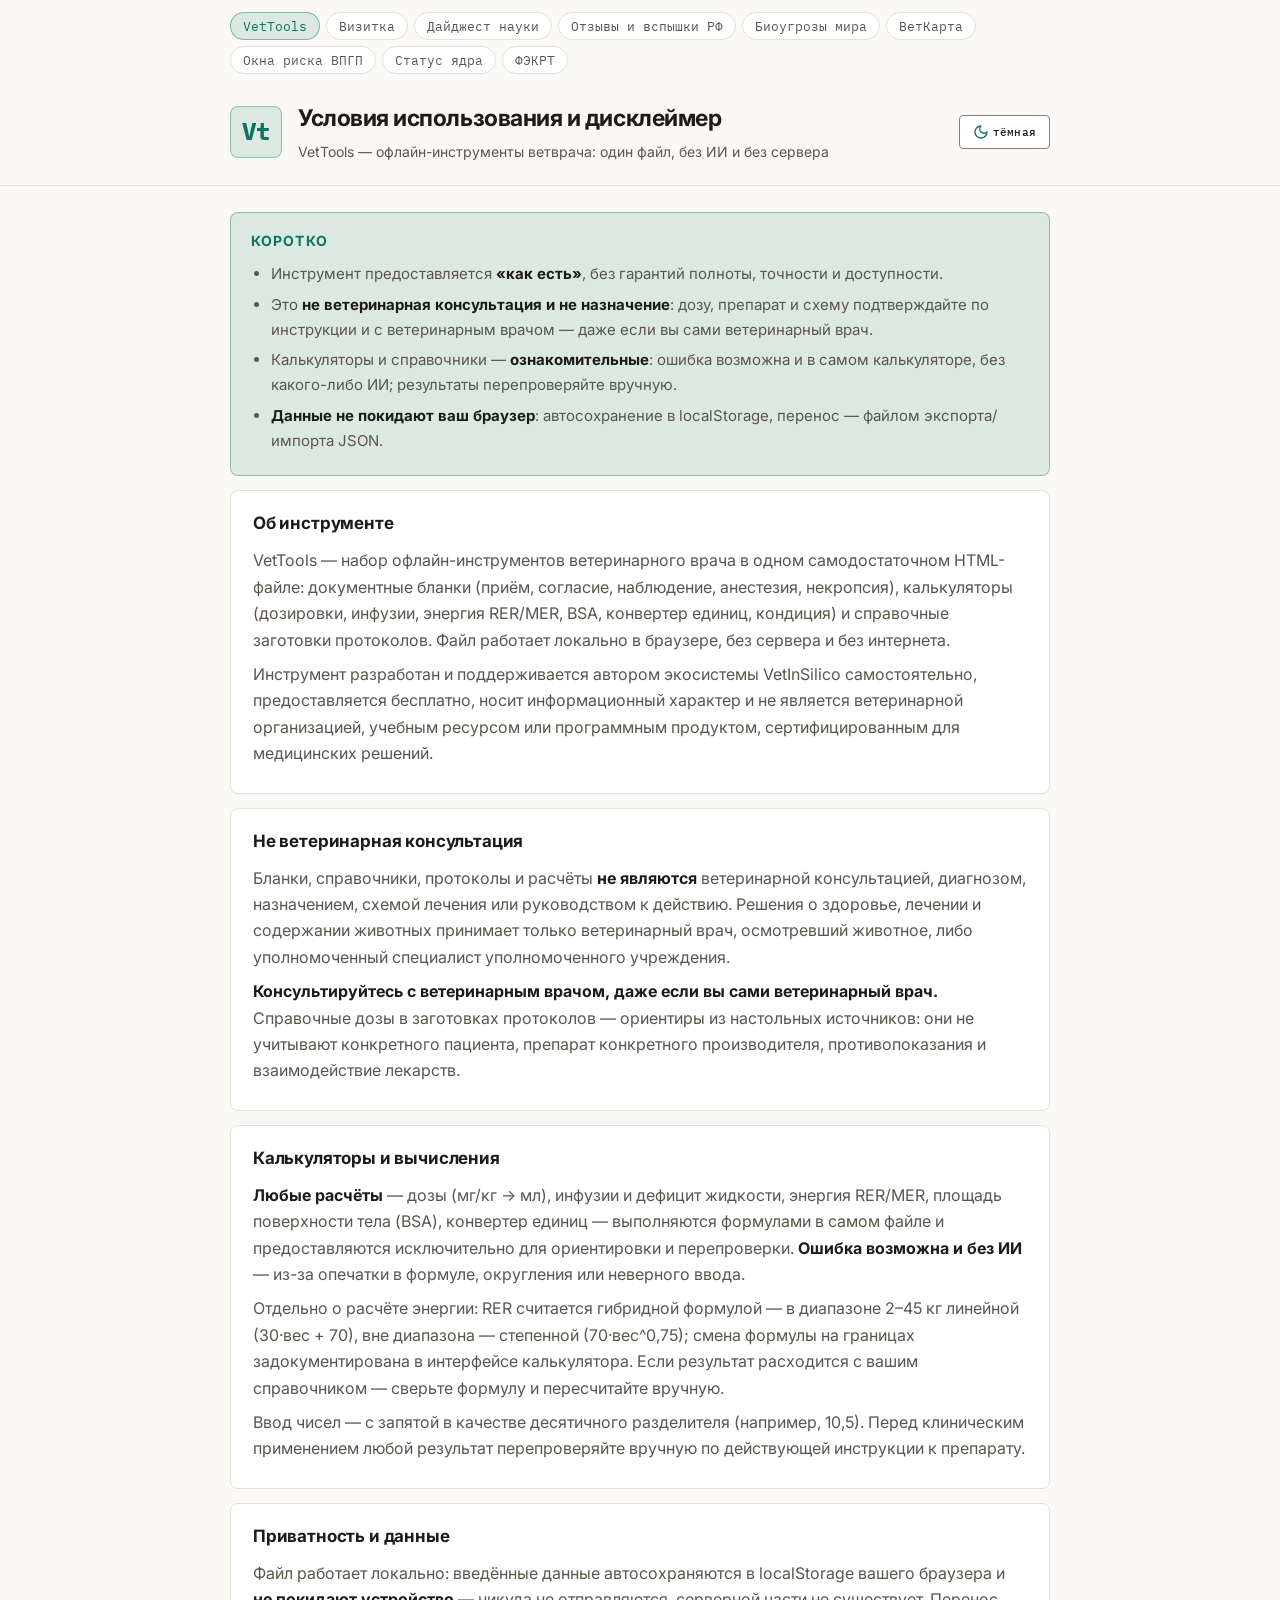
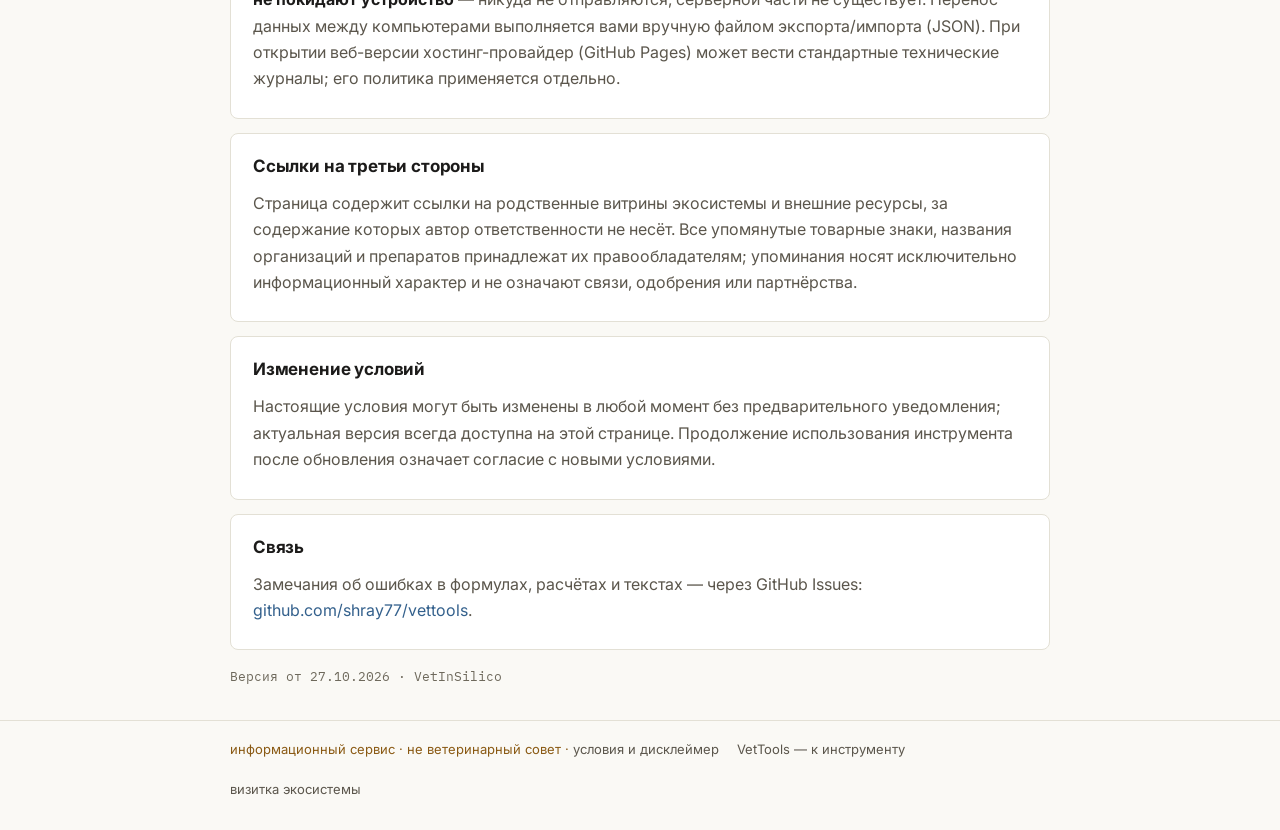
==== terms.html @ bf39821f "Task 183: фикс-волна аудита 183-b — тёмный containment формуляра «бумага на вечернем столе» (рамка с" ====
<!doctype html>
<html lang="ru" data-theme="light">
<head>
<meta charset="utf-8">
<meta name="viewport" content="width=device-width, initial-scale=1">
<meta name="color-scheme" content="light">
<title>Условия использования и дисклеймер — VetTools</title>
<meta name="description" content="VetTools — офлайн-инструменты ветврача: как есть, не ветеринарная консультация, калькуляторы и дозировки ознакомительные, данные не покидают браузер.">
<meta property="og:title" content="Условия использования и дисклеймер — VetTools">
<meta property="og:description" content="Инструмент «как есть», не ветеринарный совет; результаты вычислений перепроверяйте вручную.">
<meta property="og:type" content="website">
<meta property="og:url" content="https://shray77.github.io/vettools/terms.html">
<meta name="twitter:card" content="summary">
<link rel="canonical" href="https://shray77.github.io/vettools/terms.html">
<link rel="icon" href="data:image/svg+xml,<svg xmlns='http://www.w3.org/2000/svg' viewBox='0 0 100 100'><text y='.9em' font-size='90'>🐾</text></svg>">
<link rel="stylesheet" href="./vet-ds.css">
<link rel="preconnect" href="https://fonts.googleapis.com">
<link rel="preconnect" href="https://fonts.gstatic.com" crossorigin>
<link href="https://fonts.googleapis.com/css2?family=Inter:wght@400;500;600;700;800&family=IBM+Plex+Mono:wght@400;500&display=swap" rel="stylesheet">
<script>(function(){try{if(localStorage.getItem("vetds-theme")==="dark")document.documentElement.setAttribute("data-theme","dark")}catch(e){}})()</script>
<style>
    /* Ядро — vet-ds (./vet-ds.css). Ниже — локальные алиасы и характер витрины
       (акцент vettools), значения токенов не дублируются. */
  :root {
    --ds-accent: #0D745F; --ds-accent-strong: #0B5D4E; --ds-accent-ink: #F0FDF9;
    --bg: var(--ds-bg);
    --surface: var(--ds-surface);
    --surface2: var(--ds-surface2);
    --border: var(--ds-border);
    --text: var(--ds-text);
    --muted: var(--ds-muted);
    --faint: var(--ds-faint);
    --accent: var(--ds-accent);
    --blue: var(--ds-blue);
    --warn: var(--ds-amber);
    --err: var(--ds-red);
    --mono: var(--ds-font-mono);
    --accent-dim: color-mix(in srgb, var(--accent) 12%, transparent);
  }
  [data-theme="dark"] {
    --ds-accent: #34D399; --ds-accent-strong: #6EE7B7; --ds-accent-ink: #06251B;
  }
  * { box-sizing: border-box; }
  html { scroll-behavior: smooth; }
  :focus-visible { outline: 2px solid var(--accent); outline-offset: 2px; }
  body { background: var(--bg); color: var(--text); font: 16px/1.65 var(--ds-font-sans); margin: 0; }
  .hub { display: flex; gap: 6px; flex-wrap: wrap; font: 12.5px var(--mono); max-width: 860px; margin: 0 auto; padding: 12px 20px 0; }
  .hub a { color: var(--muted); text-decoration: none; border: 1px solid var(--border); background: var(--surface); border-radius: 999px; padding: 5px 12px; }
  .hub a:hover { color: var(--text); border-color: var(--ds-border-strong); }
  .hub a.on { color: var(--accent); border-color: color-mix(in srgb, var(--accent) 45%, transparent); background: var(--accent-dim); }
  header.top .wrap { display: flex; align-items: center; justify-content: space-between; gap: 16px; flex-wrap: wrap; }
  header.top { border-bottom: 1px solid var(--border); padding: 26px 0 22px; }
  .theme-pill { min-height: 34px; padding: 0 13px; font: 500 12px var(--ds-font-mono, var(--mono, monospace)); }
  .theme-pill svg { color: var(--accent); }
  .wrap { max-width: 860px; margin: 0 auto; padding: 0 20px; }
  .brand { display: flex; align-items: center; gap: 16px; }
  .logo { width: 52px; height: 52px; border-radius: var(--ds-radius); background: var(--accent-dim); border: 1px solid color-mix(in srgb, var(--accent) 35%, transparent); display: grid; place-items: center; font-size: 24px; flex: none; color: var(--accent); font-family: var(--mono); font-weight: 700; }
  h1 { font-size: 23px; margin: 0; letter-spacing: -.02em; }
  .brand p { margin: 2px 0 0; color: var(--muted); font-size: 14px; }
  .tldr { background: var(--accent-dim); border: 1px solid color-mix(in srgb, var(--accent) 35%, transparent); border-radius: var(--ds-radius); padding: 16px 20px; margin: 26px 0 8px; }
  .tldr h2 { margin: 0 0 10px; font-size: 14px; text-transform: uppercase; letter-spacing: .08em; color: var(--accent); }
  .tldr ul { margin: 0; padding-left: 20px; }
  .tldr li { margin: 6px 0; font-size: 15px; }
  article section { background: var(--surface); border: 1px solid var(--border); border-radius: var(--ds-radius); padding: 18px 22px; margin: 14px 0; }
  article h2 { font-size: 17px; margin: 0 0 10px; letter-spacing: -.01em; }
  article p { margin: 8px 0; color: var(--muted); }
  article p b, article li b { color: var(--text); }
  article ul { margin: 8px 0; padding-left: 20px; color: var(--muted); }
  article li { margin: 5px 0; }
  a { color: var(--blue); text-decoration: none; }
  a:hover { text-decoration: underline; }
  .upd { color: var(--faint); font: 12.5px var(--mono); margin-top: 18px; }
  footer { border-top: 1px solid var(--border); margin-top: 36px; padding: 18px 0 30px; }
  .foot { display: flex; gap: 18px; flex-wrap: wrap; font-size: 13px; color: var(--faint); }
  .foot a { color: var(--muted); text-decoration: none; }
  .foot a:hover { color: var(--accent); }
  .foot .legal { color: var(--warn); }
</style>
</head>
<body>
<nav class="hub" aria-label="Экосистема">
  <a href="./index.html" class="on">VetTools</a>
  <a href="https://shray77.github.io/">Визитка</a>
  <a href="https://shray77.github.io/vetdigest-site/">Дайджест науки</a>
  <a href="https://shray77.github.io/vetrecall-site/">Отзывы и вспышки РФ</a>
  <a href="https://shray77.github.io/biothreat-site/">Биоугрозы мира</a>
  <a href="https://shray77.github.io/vet-heatmap/">ВетКарта</a>
  <a href="https://shray77.github.io/vetflu-site/">Окна риска ВПГП</a>
  <a href="https://shray77.github.io/rss-core-site/">Статус ядра</a>
  <a href="https://shray77.github.io/vetfecrt-site/">ФЭКРТ</a>
</nav>
<header class="top">
  <div class="wrap">
    <div class="brand">
      <div class="logo">Vt</div>
      <div>
        <h1>Условия использования и дисклеймер</h1>
        <p>VetTools — офлайн-инструменты ветврача: один файл, без ИИ и без сервера</p>
      </div>
    </div>
    <button class="ds-btn ds-btn--sm ds-theme-toggle ds-theme-toggle--labeled theme-pill" id="themeToggle" aria-label="Переключить тему" title="Переключить тему">
        <svg class="ds-theme-toggle__sun" viewBox="0 0 24 24" width="16" height="16" fill="none" stroke="currentColor" stroke-width="2" stroke-linecap="round" aria-hidden="true"><circle cx="12" cy="12" r="4"/><path d="M12 2v2m0 16v2M4.9 4.9l1.4 1.4m11.4 11.4 1.4 1.4M2 12h2m16 0h2M4.9 19.1l1.4-1.4m11.4-11.4 1.4-1.4"/></svg>
        <svg class="ds-theme-toggle__moon" viewBox="0 0 24 24" width="16" height="16" fill="none" stroke="currentColor" stroke-width="2" stroke-linecap="round" stroke-linejoin="round" aria-hidden="true"><path d="M12 3a6 6 0 0 0 9 9 9 9 0 1 1-9-9Z"/></svg>
        <span class="ds-theme-toggle__label" aria-hidden="true"></span>
      </button>
  </div>
</header>

<main class="wrap">
<article>
  <div class="tldr">
    <h2>Коротко</h2>
    <ul>
      <li>Инструмент предоставляется <b>«как есть»</b>, без гарантий полноты, точности и доступности.</li>
      <li>Это <b>не ветеринарная консультация и не назначение</b>: дозу, препарат и схему подтверждайте по инструкции и с ветеринарным врачом — даже если вы сами ветеринарный врач.</li>
      <li>Калькуляторы и справочники — <b>ознакомительные</b>: ошибка возможна и в самом калькуляторе, без какого-либо ИИ; результаты перепроверяйте вручную.</li>
      <li><b>Данные не покидают ваш браузер</b>: автосохранение в localStorage, перенос — файлом экспорта/импорта JSON.</li>
    </ul>
  </div>

  <section id="about">
    <h2>Об инструменте</h2>
    <p>VetTools — набор офлайн-инструментов ветеринарного врача в одном самодостаточном HTML-файле: документные бланки (приём, согласие, наблюдение, анестезия, некропсия), калькуляторы (дозировки, инфузии, энергия RER/MER, BSA, конвертер единиц, кондиция) и справочные заготовки протоколов. Файл работает локально в браузере, без сервера и без интернета.</p>
    <p>Инструмент разработан и поддерживается автором экосистемы VetInSilico самостоятельно, предоставляется бесплатно, носит информационный характер и не является ветеринарной организацией, учебным ресурсом или программным продуктом, сертифицированным для медицинских решений.</p>
  </section>

  <section id="advice">
    <h2>Не ветеринарная консультация</h2>
    <p>Бланки, справочники, протоколы и расчёты <b>не являются</b> ветеринарной консультацией, диагнозом, назначением, схемой лечения или руководством к действию. Решения о здоровье, лечении и содержании животных принимает только ветеринарный врач, осмотревший животное, либо уполномоченный специалист уполномоченного учреждения.</p>
    <p><b>Консультируйтесь с ветеринарным врачом, даже если вы сами ветеринарный врач.</b> Справочные дозы в заготовках протоколов — ориентиры из настольных источников: они не учитывают конкретного пациента, препарат конкретного производителя, противопоказания и взаимодействие лекарств.</p>
  </section>

  <section id="calc">
    <h2>Калькуляторы и вычисления</h2>
    <p><b>Любые расчёты</b> — дозы (мг/кг → мл), инфузии и дефицит жидкости, энергия RER/MER, площадь поверхности тела (BSA), конвертер единиц — выполняются формулами в самом файле и предоставляются исключительно для ориентировки и перепроверки. <b>Ошибка возможна и без ИИ</b> — из-за опечатки в формуле, округления или неверного ввода.</p>
    <p>Отдельно о расчёте энергии: RER считается гибридной формулой — в диапазоне 2–45 кг линейной (30·вес + 70), вне диапазона — степенной (70·вес^0,75); смена формулы на границах задокументирована в интерфейсе калькулятора. Если результат расходится с вашим справочником — сверьте формулу и пересчитайте вручную.</p>
    <p>Ввод чисел — с запятой в качестве десятичного разделителя (например, 10,5). Перед клиническим применением любой результат перепроверяйте вручную по действующей инструкции к препарату.</p>
  </section>

  <section id="privacy">
    <h2>Приватность и данные</h2>
    <p>Файл работает локально: введённые данные автосохраняются в localStorage вашего браузера и <b>не покидают устройство</b> — никуда не отправляются, серверной части не существует. Перенос данных между компьютерами выполняется вами вручную файлом экспорта/импорта (JSON). При открытии веб-версии хостинг-провайдер (GitHub Pages) может вести стандартные технические журналы; его политика применяется отдельно.</p>
  </section>

  <section id="third">
    <h2>Ссылки на третьи стороны</h2>
    <p>Страница содержит ссылки на родственные витрины экосистемы и внешние ресурсы, за содержание которых автор ответственности не несёт. Все упомянутые товарные знаки, названия организаций и препаратов принадлежат их правообладателям; упоминания носят исключительно информационный характер и не означают связи, одобрения или партнёрства.</p>
  </section>

  <section id="changes">
    <h2>Изменение условий</h2>
    <p>Настоящие условия могут быть изменены в любой момент без предварительного уведомления; актуальная версия всегда доступна на этой странице. Продолжение использования инструмента после обновления означает согласие с новыми условиями.</p>
  </section>

  <section id="contact">
    <h2>Связь</h2>
    <p>Замечания об ошибках в формулах, расчётах и текстах — через GitHub Issues: <a href="https://github.com/shray77/vettools/issues">github.com/shray77/vettools</a>.</p>
  </section>
</article>
<p class="upd">Версия от 27.10.2026 · VetInSilico</p>
</main>

<footer>
  <div class="wrap foot">
    <span class="legal">информационный сервис · не ветеринарный совет · <a href="./terms.html">условия и дисклеймер</a></span>
    <a href="./index.html">VetTools — к инструменту</a>
    <a href="https://shray77.github.io/">визитка экосистемы</a>
  </div>
</footer>
<script>
(function(){
  var root = document.documentElement, key = "vetds-theme";
  var btn = document.getElementById("themeToggle");
  if (btn) btn.addEventListener("click", function(){
    var dark = root.getAttribute("data-theme") === "dark";
    if (dark) root.setAttribute("data-theme", "light"); else root.setAttribute("data-theme", "dark");
    try { localStorage.setItem(key, dark ? "" : "dark"); } catch (e) {}
  });
})();
</script>
</body>
</html>
---- vet-ds.css ----
/* ==========================================================================
   vet-ds v2.3 «Научная периодика» — дизайн-система ветеринарной экосистемы
   --------------------------------------------------------------------------
   v2.1:  редакционный слой — .ds-rule-double, .ds-dropcap, .ds-spark,
          .ds-overline--rule, .ds-masthead-meta, .ds-theme-toggle--labeled
   v2.1.1: токен --ds-rule для «чернильных» линеек (тёмная тема больше не
          красит их текстом = «белые полосы»); .ds-rule-double на токене
   v2.2:  мастхед-паттерн витрин — .ds-masthead (шапка-«полоса периодики»
          c брендом/подзаголовком/боком), .ds-hub (навигация экосистемы
          пилюлями), .ds-footer--meta (левый многострочный подвал витрины).
          Закрывает последний открытый пункт роадмапа v2.0. Эталонная
          адопция: vetflu (Task 154).
   v2.3:  голоса по разделу + платформенный слой. Голос B «Формуляр»
          (data-theme="form"), компоненты периодики (.ds-tabs,
          .ds-pagination, .ds-delta--good/--bad, .ds-skeleton, .ds-empty,
          .ds-pullquote, .ds-ba), Prata-фолбэк кириллицы, :focus-visible,
          prefers-reduced-motion, print всех голосов. Платформа (блоки
          26-29): View Transitions, сноски-поповеры, прогресс чтения,
          формулярная валидация без JS. Повышено из v2.3-draft: Task 161
          (апрув+докрутки), 162 (лаборатория платформы), 163 (вес/слоп),
          164 (повышение). Гейт contrast_v2.py зелёный во всех 5 темах.
   v2.3.1: мобильная компакция периодики (блок 30) — мастхед/хаб/колофон
          на 640px: лого 38px, кегли вниз, хаб одним скроллящимся рядом,
          safe-area-inset-bottom у подвала. Повод: голос владельца —
          «на телефоне верх занимает большую часть экрана» (Task 165).
   v2.3.2: формуляр самодостаточен в любой оболочке — блок form дополнил
          токены текста/бордеров/статусов/теней значениями A-light (грабли
          §24: в A-dark секция наследовала бы кремовый --ds-text на бежевом).
          Значения = прежний merge root+form, гейт не меняется. Акцент
          остаётся характером витрины (пиннинг в тёмной оболочке обязателен).
          --ds-border-strong затемнён до #857F6E: подчёркивание инпутов —
          небуквенная графика, WCAG 1.4.11 требует 3:1 (A-light значение
          давало 1.57 на беж — слепая зона текстового гейта). Плюс фикс
          print-переанкорки: section[data-theme="form"] в селекторе блока 20 —
          §25 ниже по файлу побеждал равную специфичность, и стол печатался
          бежевым при включённых «фонах печати» (нашёл print-гейт vettools).
   v2.3.3: гейт §1.4.11 стал законом ядра (contrast_v2.py: border-strong ×
          3 поверхности ≥3:1, rule × bg ≥3:1, --ds-border исключён как
          декор) — и сразу поймал: root #C8C4B6 = 1.51–1.75, dark #554E44
          = 1.60–2.02, instrument #353B44 = 1.38–1.60. Фикс: border-strong
          #857F6E в A-light/A-dark (сепия-тушь единая с формуляром, худшая
          3.28:1) и #6A7590 в C (сталь, худшая 3.38:1). Task 175.
   v2.3.4: --ds-accent-text «акцент-тушь» — терракота, разведённая чер--
          нилами текста (color-mix от --ds-accent: характер витрины едет
          автоматически). Закрывает слепую зону «акцент-как-текст»:
          чистый акцент как текст = 4.38:1 на беж (root), 3.94 на гра--
          фите (dark), 3.7 на тинтах бейджей — .ds-overline b, .ds-fn,
          .ds-badge, .ds-hub a.on, .ds-link:hover теперь на тушы; P=76
          root/form (худшая 5.13), P=64 dark (худшая 4.84), C — чистая
          бирюза (5.57). Гейт: contrast_v2 разбирает var()/color-mix.
   v2.4:  ПОЛЕВОЙ РЕЖИМ — шестая и седьмая темы. [data-theme="field"]
          «Солнце»: текст 7:1 (AAA — чтение на улице), тач-таргеты
          ≥48px, тени отключены (солнце их смывает), туша P=56
          (#782a16, худшая 7.18). [data-theme="night"] — янтарь без
          синего: синий канал наименьший в КАЖДОМ токене (закон гейта,
          не вкус), текст ≥7, статусы переведены на тёплые аналоги
          (blue→песок #D4B47E, violet→тёплый mauve #C9A184), прототип —
          nightTheme ветэко #16130E. Компоненты: .ds-toast (панель на
          волоске border-strong, без тени — эталон DsRoute-тост ветвойс),
          .ds-dl (прогресс скачивания модели: байты × скорость × ETA).
          Гейты: порог 7:1 для field/night текст-ролей и field-туши;
          ночь-без-синего проверяется по b<min(r,g) каждого токена.
   v2.4.1: поповер-фолбэк без Popover API (Chrome < 114, 2023) — сноска
          деградирует в классическую периодику: маркер не прикидывается
          кнопкой (курсор/тач сняты через @supports not selector(
          :popover-open)), текст живёт каноничным дублем — списком
          .ds-fnotes; дубль скрыт «всегда-закрыт» и показывается
          :popover-open. Урок QA: @supports (popover: popover) — ложь
          даже в свежих Chromium (HTML-атрибут ≠ CSS-свойство).
          Повод: код-ревью Task 178 («сайты тоже»).
   Один файл: токены + компоненты. Подключается витриной как копия
   (репо приватное — CDN недоступен) или git submodule.

   ГОЛОС СИСТЕМЫ (v2.0, решение владельца — Task 140):
   середина между зумер-модой и научной сдержанностью. Личность выражают
   типографика, данные и аннотации — НЕ декор. Референс: научная периодика
   (Our World in Data × издательские системы Anthropic).

   Темы:
     :root                    — A-light «Научная периодика» (бумага) — ДЕФОЛТ
     [data-theme="dark"]      — A-dark «Вечерний номер» (тёплый графит)
     [data-theme="instrument"]— C «Прибор» (графит + бирюза) — дашборды с картой
     [data-theme="light"]     — алиас A-light (обратная совместимость v0.1)
     [data-theme="form"]      — B «Формуляр» (голос разделов «действуешь»):
                                 секция на странице A — токены производные,
                                 плотность рабочего стола
     [data-theme="field"]      — A-полевой «Солнце» (v2.4): текст 7:1 (AAA,
                                 чтение на солнце), тач ≥48, плоские тени
     [data-theme="night"]      — полевая ночь (v2.4): янтарь без синего
                                 (b-канал наименьший во всех токенах)

   Витрина-характер: :root { --ds-accent: <светлое значение>; }
   [data-theme="dark"] { --ds-accent: <тёмное значение>; } — все производные
   (color-mix, currentColor, focus) едут автоматически.

   Шрифты: Google Fonts (link в README; офлайн — деградация на системные).

   Правила экосистемы (не менять без причины):
   - иконки = Lucide inline SVG; эмодзи в UI запрещены;
   - текст ≥ AA (4.5:1): --ds-faint — нижняя граница читаемого (проверено
     на bg/surface/surface2 во всех темах, scripts/contrast_v2.py);
   - ✓ ✗ ⚠ — легитимные типографские знаки статусов;
   - категориальные data-viz-цветы (карты/графики) ДС не подчиняются;
   - заголовки-витрины: serif-дисплей (--ds-font-display), курсивный акцент — em;
   - бан-лист: glassmorphism, mesh-градиенты, блобы, radius > 10px,
     эмодзи в UI, свечения вокруг текста;
   - движение: --ds-dur/--ds-ease, единые для всех переходов.
   ========================================================================== */

/* --------------------------------------------------------------------------
   1. Токены — A-light «Научная периодика» (дефолт)
   -------------------------------------------------------------------------- */
:root {
  color-scheme: light;

  /* -- Поверхности (бумага) ----------------------------------------------- */
  --ds-bg:        #FAF9F5;   /* фон страницы — тёплая бумага */
  --ds-surface:   #FFFFFF;   /* карточки, панели */
  --ds-surface2:  #F1EEE6;   /* приподнятые панели, hover-строки */
  --ds-border:    #E3E0D5;   /* волосяные линии (декоративные разделители — вне §1.4.11) */
  --ds-border-strong: #857F6E; /* рамки инпутов/кнопок/чипов: WCAG 1.4.11 ≥3:1 — та же сепия,
                              что у формуляра с v2.3.2 (было #C8C4B6 = 1.51–1.75:1 — слепая зона) */
  --ds-rule:      #1C1B1A;   /* «чернильные» линейки редакционного слоя (мастхед, № выпусков) */

  /* -- Текст --------------------------------------------------------------- */
  --ds-text:      #1C1B1A;   /* основной (16.3:1) */
  --ds-muted:     #5B564C;   /* второстепенный (6.9:1) */
  --ds-faint:     #6E695C;   /* метаданные, подписи (5.2:1, ≥AA везде) */

  /* -- Семантика статусов (едина по всем темам) ----------------------------- */
  --ds-red:       #B3261E;   /* ошибка, критично */
  --ds-green:     #47753A;   /* успех, OK (v2.3: +AA на surface2, было #4C7A3F 4.35) */
  --ds-amber:     #8A5A14;   /* внимание, предупреждение */
  --ds-orange:    #AC4E18;   /* высоко/риск (v2.3: +AA на surface2, было #B4531C 4.32) */
  --ds-blue:      #33608C;   /* инфо, ссылки-данные */
  --ds-violet:    #6D4FC4;   /* категориальный (данные, не UI) */

  /* -- Акцент: эпидемиологический красный периодики ------------------------ */
  --ds-accent:       #C73E1D;
  --ds-accent-strong: #A93516;   /* hover / активные состояния */
  --ds-accent-ink:   #FFF8F4;    /* текст на заливке акцентом (4.8:1) */
  --ds-accent-text:  color-mix(in srgb, var(--ds-accent) 76%, var(--ds-text) 24%);
                     /* v2.3.4 «акцент-тушь»: терракота, разведённая чернилами
                        текста — акцент-как-ТЕКСТ (§1.4.3, худшая 5.13:1 на тинтах
                        бейджей; чистый акцент давал 3.7–4.4). Заливки/графика —
                        по-прежнему чистый --ds-accent */

  /* -- Типографика: голос системы ------------------------------------------- */
  --ds-font-display: "Instrument Serif", Georgia, "Times New Roman", serif;
  --ds-font-sans: "Inter", ui-sans-serif, -apple-system, "Segoe UI", Roboto,
                  "Helvetica Neue", Arial, sans-serif;
  --ds-font-mono: "IBM Plex Mono", ui-monospace, "SF Mono", "Cascadia Mono",
                  Consolas, "Liberation Mono", monospace;
  --ds-text-xs:   11px;
  --ds-text-s:    12.5px;
  --ds-text-m:    14px;
  --ds-text-l:    17px;
  --ds-text-xl:   24px;
  --ds-text-2xl:  clamp(30px, 4.5vw, 40px);  /* заголовки-витрины, serif */
  --ds-text-hero: clamp(38px, 6vw, 64px);    /* h1 лендинга, serif */

  /* -- Спейсинг (базис 4px) -------------------------------------------------- */
  --ds-space-1: 4px;
  --ds-space-2: 8px;
  --ds-space-3: 12px;
  --ds-space-4: 16px;
  --ds-space-5: 24px;
  --ds-space-6: 32px;
  --ds-space-7: 48px;

  /* -- Радиусы (периодика: сдержанные) --------------------------------------- */
  --ds-radius-s:    4px;   /* кнопки, чипы, инпуты */
  --ds-radius:      8px;   /* карточки, панели */
  --ds-radius-pill: 999px;

  /* -- Тени (бумага: мягкий ambient) ----------------------------------------- */
  --ds-shadow:    0 1px 2px rgba(28,27,26,.05), 0 10px 28px rgba(28,27,26,.06);
  --ds-shadow-in: inset 0 1px 0 rgba(255,255,255,.6);

  /* -- Движение (единая спецификация) ---------------------------------------- */
  --ds-dur:  160ms;
  --ds-ease: cubic-bezier(.2, 0, 0, 1);

  /* -- Фокус (a11y) ------------------------------------------------------------ */
  --ds-focus: 0 0 0 2px var(--ds-bg), 0 0 0 4px var(--ds-accent);
}

/* --------------------------------------------------------------------------
   1a. A-dark «Вечерний номер» — тёплый графит, кремовый текст
   -------------------------------------------------------------------------- */
[data-theme="dark"] {
  color-scheme: dark;

  --ds-bg:        #211E19;
  --ds-surface:   #2A2620;
  --ds-surface2:  #34302A;
  --ds-border:    #3F3A32;
  --ds-border-strong: #857F6E; /* v2.3.3: ≥3:1 на худшей поверхности #34302A (3.28) — единая
                              «сепия-тушь» сильных рамок в свете и ночи (было #554E44 = 1.60–2.02) */
  --ds-rule:      #6E685C;   /* ~3:1 на bg: линейка читается, но не «белая полоса» (НЕ --ds-text!) */

  --ds-text:      #EDE9E0;   /* 13.7:1 */
  --ds-muted:     #B8B1A3;   /* 7.8:1 */
  --ds-faint:     #9E9789;   /* 5.7:1 bg / 4.5:1 surface2 — AA везде */

  --ds-red:       #E87963;   /* 4.6:1 на surface2 — AA на всех поверхностях */
  --ds-green:     #8DB96F;
  --ds-amber:     #D9A24A;
  --ds-orange:    #E08A4F;
  --ds-blue:      #82A9CC;
  --ds-violet:    #B9A5E3;

  --ds-accent:       #E06A43;   /* терракота на тёмном (5.0:1) */
  --ds-accent-strong: #EC855F;
  --ds-accent-ink:   #1F0E07;   /* 5.6:1 на заливке */
  --ds-accent-text:  color-mix(in srgb, var(--ds-accent) 64%, var(--ds-text) 36%);
                     /* v2.3.4: тёмный акцент слабее на своих поверхностях
                        (3.4–3.9) — разводим сильнее, к белому чернилу;
                        худшая 4.84:1 на тинте бейджа */

  --ds-shadow:    0 1px 2px rgba(0,0,0,.3), 0 8px 24px rgba(0,0,0,.22);
  --ds-shadow-in: inset 0 1px 0 rgba(255,255,255,.04);
}

/* --------------------------------------------------------------------------
   1b. C «Прибор» — дашборды с картой: графит + приборная бирюза
   -------------------------------------------------------------------------- */
[data-theme="instrument"] {
  color-scheme: dark;

  --ds-bg:        #14161A;
  --ds-surface:   #1A1D22;
  --ds-surface2:  #20242B;
  --ds-border:    #262A31;
  --ds-border-strong: #6A7590; /* v2.3.3: ≥3:1 на худшей поверхности #20242B (3.38) — сталь
                              светлее графита, аффорданс рамок (было #353B44 = 1.38–1.60) */
  --ds-rule:      #5A6472;   /* ~3:1 на bg — приборная линейка без неона */

  --ds-text:      #E8EAED;   /* 15.0:1 */
  --ds-muted:     #AAB5C0;   /* 8.7:1 */
  --ds-faint:     #939EA9;   /* 6.6:1 bg / 5.7:1 surface2 */

  --ds-red:       #E46655;   /* v2.3: +AA на surface2 (было #E2604F 4.46) */
  --ds-green:     #57B87B;
  --ds-amber:     #E0A438;
  --ds-orange:    #E08A4F;
  --ds-blue:      #6FA8DC;
  --ds-violet:    #A78BFA;

  --ds-accent:       #35C29A;   /* приборная бирюза (8.1:1) */
  --ds-accent-strong: #4AD4AC;
  --ds-accent-ink:   #0C1210;   /* 8.4:1 на заливке */
  --ds-accent-text:  var(--ds-accent);
                     /* v2.3.4: C — бирюза чистая, 5.57:1 худшая (тинт
                        бейджа на surface2); характеры (циан лабораторий)
                        наследуют автоматически через var() */

  --ds-shadow:    0 1px 2px rgba(0,0,0,.35), 0 8px 24px rgba(0,0,0,.25);
  --ds-shadow-in: inset 0 1px 0 rgba(255,255,255,.03);
}

/* 1c. Обратная совместимость v0.1: витрины со старым атрибутом светлой темы */
[data-theme="light"] { color-scheme: light; }

/* --------------------------------------------------------------------------
   1d. A-полевой «Солнце» (v2.4) — чтение на улице: 7:1, тач ≥48, плоско
   -------------------------------------------------------------------------- */
[data-theme="field"] {
  color-scheme: light;

  /* максимум отражения: чистая бумага, никаких кремовых оттенков;
     surface2 — единственный тон-шаг (на солнце тонкие различия гибнут) */
  --ds-bg:        #FFFFFF;
  --ds-surface:   #FFFFFF;
  --ds-surface2:  #F0EEE8;
  --ds-border:    #D9D5C8;   /* декор — вне §1.4.11 как и в A-light */
  --ds-border-strong: #6E6656; /* рамки на солнце: 4.89 худшая — в A-light 3.28;
                                полевой аффорданс должен переживать блики */
  --ds-rule:      #14110E;

  /* чернила: 7:1 (AAA) на всех поверхностях — порог полевого гейта;
     faint #524D45 (7.22) — подписи тоже читаются под солнцем */
  --ds-text:      #14110E;   /* 16.2:1 */
  --ds-muted:     #47423B;   /* 8.58:1 */
  --ds-faint:     #524D45;   /* 7.22:1 */

  /* статусы A-light проходят на белом (4.67–5.67) — семантика статусов
     едина по темам (правило ядра), полевой порог их не трогает */
  --ds-red:       #B3261E;
  --ds-green:     #47753A;
  --ds-amber:     #8A5A14;
  --ds-orange:    #AC4E18;
  --ds-blue:      #33608C;
  --ds-violet:    #6D4FC4;

  --ds-accent:       #C73E1D;   /* заливки — та же терракота (кнопка =
                                  крупный текст, AA 4.8 хватает) */
  --ds-accent-strong: #A93516;
  --ds-accent-ink:   #FFF8F4;
  --ds-accent-text:  color-mix(in srgb, var(--ds-accent) 56%, var(--ds-text) 44%);
                     /* полевая туша P=56 (#782a16, худшая 7.18 на тинте):
                        акцент-как-текст на солнце — тоже AAA */

  /* солнце смывает тени — плоскость как у формуляра (print-паттерн) */
  --ds-shadow:    none;
  --ds-shadow-in: none;

  /* фокус толще: 5px контур — на солнце 4px теряется в блике */
  --ds-focus: 0 0 0 2px var(--ds-bg), 0 0 0 5px var(--ds-accent);
}

/* --------------------------------------------------------------------------
   1e. Полевая ночь (v2.4) — янтарь без синего: тёмная адаптация глаз
   -------------------------------------------------------------------------- */
[data-theme="night"] {
  color-scheme: dark;

  /* прототип — nightTheme ветэко (#16130E): тёплый чёрный, синий канал
     в КАЖДОМ токене — наименьший (закон contrast_v2: b < min(r,g));
     ночь не вышибает родопсин — можно вернуться к работе с фонариком */
  --ds-bg:        #16130E;
  --ds-surface:   #1D1912;
  --ds-surface2:  #262017;
  --ds-border:    #3A3428;
  --ds-border-strong: #8A8270;  /* 4.23 худшая — тёплой стали хватает */
  --ds-rule:      #E6DAC2;

  --ds-text:      #E6DAC2;   /* 11.7:1 — тёплые чернила */
  --ds-muted:     #C2B599;   /* 7.96:1 — тоже за полевым порогом 7 */
  --ds-faint:     #A2957B;   /* 5.47:1 — метаданные, AA (не полевой порог) */

  /* статусы — тёплые аналоги: СИНЕГО НЕТ (blue→песок, violet→тёплый mauve);
     семантика сохранена позицией в API, не оттенком */
  --ds-red:       #E8785A;
  --ds-green:     #BFB15E;
  --ds-amber:     #E8C068;
  --ds-orange:    #E8A05C;
  --ds-blue:      #D4B47E;   /* «инфо» песочный — синий канал наименьший */
  --ds-violet:    #C9A184;   /* категориальный — тёплый mauve */

  --ds-accent:       #E8A25C;   /* янтарь (8.5 с чернилами) */
  --ds-accent-strong: #F0B876;
  --ds-accent-ink:   #1F1305;
  --ds-accent-text:  color-mix(in srgb, var(--ds-accent) 86%, var(--ds-text) 14%);
                     /* ночная туша почти чистый янтарь (худшая 6.33 на тинте):
                        разводить сильнее незачем — глаз ночью и так контрастный */

  --ds-shadow:    0 1px 2px rgba(0,0,0,.55), 0 8px 24px rgba(0,0,0,.45);
  --ds-shadow-in: inset 0 1px 0 rgba(232,218,194,.05);

  --ds-focus: 0 0 0 2px var(--ds-bg), 0 0 0 4px var(--ds-accent);
}

/* --------------------------------------------------------------------------
   2. Базовая типографика ДС
   -------------------------------------------------------------------------- */
.ds-body {
  font-family: var(--ds-font-sans);
  font-size: var(--ds-text-m);
  line-height: 1.55;
  color: var(--ds-text);
  background: var(--ds-bg);
  -webkit-font-smoothing: antialiased;
  font-variant-numeric: tabular-nums;   /* цифры данных не пляшут */
}

/* --------------------------------------------------------------------------
   2a. Голос периодики: дисплей, оверлайн, сноски
   -------------------------------------------------------------------------- */
.ds-display {
  font-family: var(--ds-font-display);
  font-weight: 400;
  font-size: var(--ds-text-2xl);
  line-height: 1.12;
  letter-spacing: -.01em;
  margin: 0 0 var(--ds-space-3);
}
.ds-display em { color: var(--ds-accent-text); font-style: italic; }

.ds-display--hero {
  font-size: var(--ds-text-hero);
  line-height: 1.05;
  letter-spacing: -.015em;
}

/* моно-оверлайн над заголовком: «01 · Эпидситуация // Грипп птиц» */
.ds-overline {
  font-family: var(--ds-font-mono);
  font-size: var(--ds-text-xs);
  font-weight: 500;
  letter-spacing: .14em;
  text-transform: uppercase;
  color: var(--ds-muted);
  margin: 0 0 var(--ds-space-3);
}
.ds-overline b { color: var(--ds-accent-text); font-weight: 500; }

/* подпись «Рис. N — ...» под иллюстрацией/графиком */
.ds-figure { margin: 0; }
.ds-figure__caption {
  margin-top: var(--ds-space-2);
  font-family: var(--ds-font-mono);
  font-size: var(--ds-text-xs);
  line-height: 1.5;
  color: var(--ds-faint);
}
.ds-figure__caption b { color: var(--ds-accent-text); font-weight: 500; }

/* сноска в тексте и подвал сносок */
.ds-fn {
  color: var(--ds-accent-text);
  font-family: var(--ds-font-mono);
  font-size: .62em;
  vertical-align: super;
  line-height: 0;
  cursor: help;
}
.ds-fnotes {
  font-family: var(--ds-font-mono);
  font-size: var(--ds-text-xs);
  line-height: 1.7;
  color: var(--ds-faint);
  border-top: 1px solid var(--ds-border);
  padding-top: var(--ds-space-3);
  max-width: 62ch;
}

/* фактура лабноты: точечная сетка для hero-зон (тон, не декор-градиент) */
.ds-bg-dots {
  background-image: radial-gradient(
    circle,
    color-mix(in srgb, var(--ds-text) 13%, transparent) 1px,
    transparent 1.2px);
  background-size: 22px 22px;
}

/* --------------------------------------------------------------------------
   2b. Редакционный слой v2.1 — мастхед, буквица, спарклайн, двойные линейки
   -------------------------------------------------------------------------- */
/* двойная линейка периодики: толстая линия + тонкая (пустой div-разделитель) */
.ds-rule-double {
  border: none;
  border-top: 2px solid var(--ds-rule);
  padding-top: 2px;
  margin: var(--ds-space-4) 0;
}
.ds-rule-double::after { content: ""; display: block; border-top: 1px solid var(--ds-border-strong); }

/* буквица первого абзаца (лид номера) */
.ds-dropcap::first-letter {
  float: left;
  font-family: var(--ds-font-display);
  font-size: 3em;
  line-height: .82;
  padding: .05em .12em 0 0;
  color: var(--ds-accent-text);
}

/* спарклайн: орнамент = данные (svg viewBox="0 0 100 30" preserveAspectRatio="none") */
.ds-spark { display: block; width: 100%; height: 30px; }
.ds-spark__line {
  fill: none;
  stroke: var(--ds-accent);
  stroke-width: 1.75;
  stroke-linecap: round;
  stroke-linejoin: round;
  vector-effect: non-scaling-stroke;
}
.ds-spark__area { fill: color-mix(in srgb, var(--ds-accent) 10%, transparent); }
.ds-spark__end { fill: var(--ds-accent); }

/* оверлайн-разделитель секции: «№ 128 · 24 октября» + линейка до края */
.ds-overline--rule { display: flex; align-items: center; gap: var(--ds-space-3); }
.ds-overline--rule::after { content: ""; flex: 1; height: 1px; background: var(--ds-border-strong); }

/* служебная строка мастхеда («газетная» вёрстка шапки) */
.ds-masthead-meta {
  display: flex;
  justify-content: space-between;
  gap: var(--ds-space-3);
  flex-wrap: wrap;
  font-family: var(--ds-font-mono);
  font-size: var(--ds-text-xs);
  letter-spacing: .08em;
  text-transform: uppercase;
  color: var(--ds-faint);
}

/* --------------------------------------------------------------------------
   3. Кнопки
   -------------------------------------------------------------------------- */
.ds-btn {
  display: inline-flex;
  align-items: center;
  justify-content: center;
  gap: var(--ds-space-1);
  min-height: 38px;                 /* тач-таргет: полевой инструмент */
  padding: 0 var(--ds-space-4);
  border: 1px solid var(--ds-border-strong);
  border-radius: var(--ds-radius-s);
  background: var(--ds-surface);
  color: var(--ds-text);
  font: inherit;
  font-size: var(--ds-text-s);
  font-weight: 600;
  cursor: pointer;
  text-decoration: none;
  white-space: nowrap;
  transition: background var(--ds-dur) var(--ds-ease),
              border-color var(--ds-dur) var(--ds-ease),
              color var(--ds-dur) var(--ds-ease);
}
.ds-btn:hover { background: var(--ds-surface2); border-color: var(--ds-text); }
.ds-btn:focus-visible { outline: none; box-shadow: var(--ds-focus); }
.ds-btn:active { transform: translateY(1px); }
.ds-btn:disabled, .ds-btn[aria-disabled="true"] {
  opacity: .45; cursor: not-allowed; transform: none;
}

.ds-btn--primary {
  background: var(--ds-accent);
  border-color: var(--ds-accent);
  color: var(--ds-accent-ink);
}
.ds-btn--primary:hover {
  background: var(--ds-accent-strong);
  border-color: var(--ds-accent-strong);
  color: var(--ds-accent-ink);
}

.ds-btn--danger {
  background: transparent;
  border-color: color-mix(in srgb, var(--ds-red) 45%, transparent);
  color: var(--ds-red);
}
.ds-btn--danger:hover {
  background: color-mix(in srgb, var(--ds-red) 12%, transparent);
  border-color: var(--ds-red);
}

.ds-btn--ghost {
  background: transparent;
  border-color: transparent;
  color: var(--ds-muted);
}
.ds-btn--ghost:hover {
  background: var(--ds-surface2);
  border-color: transparent;
  color: var(--ds-text);
}

.ds-btn--sm { min-height: 30px; padding: 0 var(--ds-space-3); font-size: var(--ds-text-xs); }

/* квадратная иконка-кнопка (тоггл темы, соцссылки) */
.ds-btn--icon {
  width: 38px;
  padding: 0;
  color: var(--ds-muted);
}
.ds-btn--icon:hover { color: var(--ds-text); }

/* --------------------------------------------------------------------------
   4. Карточки и панели
   -------------------------------------------------------------------------- */
.ds-card {
  background: var(--ds-surface);
  border: 1px solid var(--ds-border);
  border-radius: var(--ds-radius);
  padding: var(--ds-space-4);
  transition: border-color var(--ds-dur) var(--ds-ease),
              transform var(--ds-dur) var(--ds-ease),
              box-shadow var(--ds-dur) var(--ds-ease);
}
.ds-card:hover { border-color: var(--ds-border-strong); }
.ds-card--pad-l { padding: var(--ds-space-5); }
.ds-card--flat { border-color: transparent; box-shadow: var(--ds-shadow); }
.ds-card--flat:hover { transform: translateY(-1px); box-shadow: var(--ds-shadow); }

.ds-card__title {
  font-size: var(--ds-text-m);
  font-weight: 700;
  margin: 0 0 var(--ds-space-2);
}
.ds-card__meta {
  font-size: var(--ds-text-xs);
  color: var(--ds-faint);
  margin: 0 0 var(--ds-space-3);
}

/* крупная цифра-статистика (сигнатура периодики: данные = орнамент) */
.ds-stat { display: flex; flex-direction: column; gap: 6px; }
.ds-stat__value {
  font-family: var(--ds-font-display);
  font-size: 42px;
  line-height: 1;
  letter-spacing: -.01em;
}
.ds-stat__value small { font-size: 20px; color: var(--ds-muted); font-weight: 400; }
.ds-stat__label {
  font-family: var(--ds-font-mono);
  font-size: var(--ds-text-xs);
  letter-spacing: .08em;
  text-transform: uppercase;
  color: var(--ds-faint);
}

/* --------------------------------------------------------------------------
   5. Чипы и бейджи
   -------------------------------------------------------------------------- */
.ds-chip {
  display: inline-flex;
  align-items: center;
  gap: var(--ds-space-1);
  min-height: 26px;
  padding: 0 var(--ds-space-2);
  border: 1px solid var(--ds-border-strong);
  border-radius: var(--ds-radius-s);      /* периодика: чипы не пилюли */
  background: transparent;
  color: var(--ds-muted);
  font-size: var(--ds-text-xs);
  font-weight: 600;
  line-height: 1;
  white-space: nowrap;
  text-decoration: none;
  cursor: default;
  font-family: var(--ds-font-mono);
  transition: border-color var(--ds-dur) var(--ds-ease),
              color var(--ds-dur) var(--ds-ease);
}
a.ds-chip:hover { border-color: var(--ds-text); color: var(--ds-text); }

.ds-chip--red    { color: var(--ds-red);    border-color: color-mix(in srgb, var(--ds-red)    35%, transparent); }
.ds-chip--green  { color: var(--ds-green);  border-color: color-mix(in srgb, var(--ds-green)  35%, transparent); }
.ds-chip--amber  { color: var(--ds-amber);  border-color: color-mix(in srgb, var(--ds-amber)  35%, transparent); }
.ds-chip--orange { color: var(--ds-orange); border-color: color-mix(in srgb, var(--ds-orange) 35%, transparent); }
.ds-chip--blue   { color: var(--ds-blue);   border-color: color-mix(in srgb, var(--ds-blue)   35%, transparent); }

/* компактный бейдж (заливка тоном статуса) */
.ds-badge {
  display: inline-flex;
  align-items: center;
  gap: 4px;
  padding: 2px var(--ds-space-2);
  border-radius: var(--ds-radius-s);
  font-size: var(--ds-text-xs);
  font-weight: 700;
  line-height: 1.4;
  background: color-mix(in srgb, var(--ds-accent) 12%, transparent);
  color: var(--ds-accent-text);
}
.ds-badge--red    { background: color-mix(in srgb, var(--ds-red)    12%, transparent);    color: var(--ds-red); }
.ds-badge--green  { background: color-mix(in srgb, var(--ds-green)  12%, transparent);  color: var(--ds-green); }
.ds-badge--amber  { background: color-mix(in srgb, var(--ds-amber)  12%, transparent);  color: var(--ds-amber); }

/* статусная точка */
.ds-dot {
  width: 8px; height: 8px;
  border-radius: 50%;
  background: var(--ds-muted);
  flex-shrink: 0;
}
.ds-dot--red { background: var(--ds-red); }
.ds-dot--green { background: var(--ds-green); }
.ds-dot--amber { background: var(--ds-amber); }

/* --------------------------------------------------------------------------
   6. Формы (фильтры витрин)
   -------------------------------------------------------------------------- */
.ds-field { display: flex; flex-direction: column; gap: var(--ds-space-1); }

.ds-label {
  font-size: var(--ds-text-xs);
  font-weight: 600;
  color: var(--ds-muted);
}

.ds-input, .ds-select, .ds-textarea {
  font: inherit;
  font-size: var(--ds-text-s);
  color: var(--ds-text);
  background: var(--ds-surface);
  border: 1px solid var(--ds-border-strong);
  border-radius: var(--ds-radius-s);
  padding: var(--ds-space-2) var(--ds-space-3);
  min-height: 38px;
  transition: border-color var(--ds-dur) var(--ds-ease);
}
.ds-input::placeholder, .ds-textarea::placeholder { color: var(--ds-faint); opacity: 1; }
.ds-input:hover, .ds-select:hover, .ds-textarea:hover { border-color: var(--ds-muted); }
.ds-input:focus, .ds-select:focus, .ds-textarea:focus {
  outline: none;
  border-color: var(--ds-accent);
  box-shadow: var(--ds-focus);
}
.ds-select {
  appearance: none;
  padding-right: var(--ds-space-6);
  background-image: url("data:image/svg+xml,%3Csvg xmlns='http://www.w3.org/2000/svg' width='12' height='12' viewBox='0 0 24 24' fill='none' stroke='%236E695C' stroke-width='2' stroke-linecap='round'%3E%3Cpath d='m6 9 6 6 6-6'/%3E%3C/svg%3E");
  background-repeat: no-repeat;
  background-position: right var(--ds-space-3) center;
}
[data-theme="dark"] .ds-select {
  background-image: url("data:image/svg+xml,%3Csvg xmlns='http://www.w3.org/2000/svg' width='12' height='12' viewBox='0 0 24 24' fill='none' stroke='%239E9789' stroke-width='2' stroke-linecap='round'%3E%3Cpath d='m6 9 6 6 6-6'/%3E%3C/svg%3E");
}
[data-theme="instrument"] .ds-select {
  background-image: url("data:image/svg+xml,%3Csvg xmlns='http://www.w3.org/2000/svg' width='12' height='12' viewBox='0 0 24 24' fill='none' stroke='%23939EA9' stroke-width='2' stroke-linecap='round'%3E%3Cpath d='m6 9 6 6 6-6'/%3E%3C/svg%3E");
}

.ds-kbd {
  font-family: var(--ds-font-mono);
  font-size: var(--ds-text-xs);
  color: var(--ds-muted);
  background: var(--ds-surface2);
  border: 1px solid var(--ds-border);
  border-radius: 4px;
  padding: 1px 6px;
  line-height: 1.5;
}

/* --------------------------------------------------------------------------
   7. Таблицы (ленты данных — волосяные линии, не зебра)
   -------------------------------------------------------------------------- */
.ds-table {
  width: 100%;
  border-collapse: collapse;
  font-size: var(--ds-text-s);
}
.ds-table th {
  text-align: left;
  font-family: var(--ds-font-mono);
  font-size: var(--ds-text-xs);
  font-weight: 500;
  text-transform: uppercase;
  letter-spacing: .1em;
  color: var(--ds-faint);
  padding: var(--ds-space-2) var(--ds-space-3);
  border-bottom: 1px solid var(--ds-border-strong);
}
.ds-table td {
  padding: var(--ds-space-2) var(--ds-space-3);
  border-bottom: 1px solid var(--ds-border);
  vertical-align: top;
}
.ds-table tbody tr:last-child td { border-bottom: none; }
.ds-table tbody tr { transition: background var(--ds-dur) var(--ds-ease); }
.ds-table tbody tr:hover { background: var(--ds-surface2); }
.ds-table--wrap td, .ds-table--wrap th { overflow-wrap: anywhere; }

/* --------------------------------------------------------------------------
   8. Шапка и подвал экосистемы
   -------------------------------------------------------------------------- */
.ds-header {
  position: sticky;
  top: 0;
  z-index: 40;
  display: flex;
  align-items: center;
  gap: var(--ds-space-3);
  height: 52px;
  padding: 0 var(--ds-space-4);
  background: color-mix(in srgb, var(--ds-bg) 86%, transparent);
  backdrop-filter: saturate(1.4) blur(10px);
  border-bottom: 1px solid var(--ds-border);
}
.ds-header__brand {
  display: inline-flex;
  align-items: center;
  gap: var(--ds-space-2);
  font-weight: 700;
  font-size: var(--ds-text-m);
  color: var(--ds-text);
  text-decoration: none;
}
.ds-header__brand svg { color: var(--ds-accent); }
.ds-header__spacer { margin-left: auto; }

.ds-footer {
  margin-top: var(--ds-space-7);
  padding: var(--ds-space-5) var(--ds-space-4) var(--ds-space-4);
  border-top: 1px solid var(--ds-border);
  font-family: var(--ds-font-mono);
  font-size: var(--ds-text-xs);
  letter-spacing: .06em;
  text-transform: uppercase;
  color: var(--ds-faint);
  text-align: center;
}
.ds-footer a { color: var(--ds-muted); }

/* --- v2.2: мастхед витрины-«периодики» (заголовок полосы, не липкий) ----
   .ds-header — компактный липкий бар приложений; .ds-masthead — редакционный
   двойник для витрин: мета-строка (.ds-masthead-meta, v2.1) + бренд-ряд
   (лого × заголовок-дисплей × подзаголовок) + бок (live-статус, тоггл).
   Разметка:
     <header class="ds-masthead">
       <div class="ds-masthead-meta">…</div>          <!-- опционально -->
       <div class="ds-masthead__row">                 <!-- .wrap у витрины -->
         <div class="ds-masthead__brand">
           <div class="ds-masthead__logo">svg</div>
           <div>
             <h1 class="ds-masthead__title">…</h1>
             <p class="ds-masthead__sub">…</p>
           </div>
         </div>
         <div class="ds-masthead__side">live · toggle</div>
       </div>
     </header>
     <div class="ds-rule-double"></div>               <!-- низ мастхеда -->
   -------------------------------------------------------------------------- */
.ds-masthead { border-bottom: 1px solid var(--ds-border); padding: var(--ds-space-4) 0 var(--ds-space-4); }
.ds-masthead__row {
  display: flex; align-items: center; justify-content: space-between;
  gap: var(--ds-space-4); flex-wrap: wrap;
}
.ds-masthead__brand { display: flex; align-items: center; gap: var(--ds-space-4); }
.ds-masthead__logo {
  width: 52px; height: 52px; flex: none;
  display: grid; place-items: center;
  color: var(--ds-accent);
  background: color-mix(in srgb, var(--ds-accent) 12%, transparent);
  border: 1px solid color-mix(in srgb, var(--ds-accent) 35%, transparent);
  border-radius: var(--ds-radius);
}
.ds-masthead__logo svg { width: 28px; height: 28px; }
.ds-masthead__title {
  font-family: var(--ds-font-display);
  font-weight: 400;
  font-size: 29px;
  letter-spacing: -.01em;
  line-height: 1.15;
  margin: 0;
  color: var(--ds-text);
}
.ds-masthead__sub { margin: 2px 0 0; color: var(--ds-muted); font-size: 14px; max-width: 60ch; }
.ds-masthead__sub--display { font: italic 400 16px/1.35 var(--ds-font-display); max-width: 48ch; }
.ds-masthead__side { display: flex; align-items: center; gap: var(--ds-space-2); flex-wrap: wrap; }

/* v2.2: ряд навигации экосистемы (хаб-ссылки пилюлями). Активная — aria-current
   или класс .on (обратная совместимость витрин). */
.ds-hub {
  display: flex; gap: 6px; flex-wrap: wrap;
  font-family: var(--ds-font-mono);
  font-size: 12.5px;
}
.ds-hub a {
  color: var(--ds-muted);
  text-decoration: none;
  border: 1px solid var(--ds-border);
  background: var(--ds-surface);
  border-radius: var(--ds-radius-pill);
  padding: 5px 12px;
  transition: color var(--ds-dur) var(--ds-ease), border-color var(--ds-dur) var(--ds-ease),
              background var(--ds-dur) var(--ds-ease);
}
.ds-hub a:hover {
  color: var(--ds-text);
  border-color: color-mix(in srgb, var(--ds-muted) 40%, transparent);
}
.ds-hub a.on, .ds-hub a[aria-current="page"] {
  color: var(--ds-accent-text);
  border-color: color-mix(in srgb, var(--ds-accent) 45%, transparent);
  background: color-mix(in srgb, var(--ds-accent) 12%, transparent);
}

/* v2.2: подвал витрины с легал/данными-строками — левый, без капса
   (редакционный колофон). База .ds-footer остаётся для центрированных. */
.ds-footer--meta {
  display: flex; flex-direction: column;
  gap: var(--ds-space-2);
  text-align: left;
  text-transform: none;
  letter-spacing: .02em;
}
.ds-footer--meta .ds-footer__legal { color: var(--ds-faint); }
.ds-footer--meta a { text-decoration: none; }
.ds-footer--meta a:hover { color: var(--ds-text); text-decoration: underline; }

/* --------------------------------------------------------------------------
   9. Утилиты типографики
   -------------------------------------------------------------------------- */
.ds-mono  { font-family: var(--ds-font-mono); }
.ds-muted { color: var(--ds-muted); }
.ds-faint { color: var(--ds-faint); }
.ds-err   { color: var(--ds-red); }
.ds-ok    { color: var(--ds-green); }
.ds-warn  { color: var(--ds-amber); }

.ds-link {
  color: var(--ds-text);
  text-decoration: underline;
  text-decoration-color: var(--ds-accent);
  text-decoration-thickness: 1px;
  text-underline-offset: 3px;
}
.ds-link:hover { color: var(--ds-accent-text); }

/* абзац-пояснение под заголовком секции */
.ds-lede {
  font-size: var(--ds-text-l);
  line-height: 1.6;
  color: var(--ds-muted);
  max-width: 62ch;
  margin: 0 0 var(--ds-space-4);
}

/* уведомление-полоса */
.ds-note {
  display: flex;
  gap: var(--ds-space-2);
  align-items: flex-start;
  padding: var(--ds-space-3) var(--ds-space-4);
  border-radius: var(--ds-radius-s);
  border: 1px solid color-mix(in srgb, var(--ds-amber) 35%, transparent);
  background: color-mix(in srgb, var(--ds-amber) 8%, transparent);
  color: var(--ds-amber);
  font-size: var(--ds-text-s);
}
.ds-note--info {
  border-color: color-mix(in srgb, var(--ds-blue) 35%, transparent);
  background: color-mix(in srgb, var(--ds-blue) 8%, transparent);
  color: var(--ds-blue);
}

/* --------------------------------------------------------------------------
   10. Тема-тоггл (паттерн витрин: light <-> dark)
   -------------------------------------------------------------------------- */
.ds-theme-toggle { display: inline-flex; }
.ds-theme-toggle svg { width: 16px; height: 16px; }
[data-theme="dark"] .ds-theme-toggle .ds-theme-toggle__sun,
[data-theme="instrument"] .ds-theme-toggle .ds-theme-toggle__sun { display: none; }
.ds-theme-toggle .ds-theme-toggle__moon { display: none; }
[data-theme="dark"] .ds-theme-toggle .ds-theme-toggle__moon,
[data-theme="instrument"] .ds-theme-toggle .ds-theme-toggle__moon { display: block; }

/* вариант с подписью (юзер-фидбек: иконка-одиночка терялась среди метаданных):
   иконка и слово = ЦЕЛЬ переключения — [☾ тёмная] на светлом, [☀ светлая] на тёмном */
.ds-theme-toggle--labeled .ds-theme-toggle__sun { display: none; }
[data-theme="dark"] .ds-theme-toggle--labeled .ds-theme-toggle__sun,
[data-theme="instrument"] .ds-theme-toggle--labeled .ds-theme-toggle__sun { display: block; }
.ds-theme-toggle--labeled .ds-theme-toggle__moon { display: block; }
[data-theme="dark"] .ds-theme-toggle--labeled .ds-theme-toggle__moon,
[data-theme="instrument"] .ds-theme-toggle--labeled .ds-theme-toggle__moon { display: none; }
.ds-theme-toggle--labeled .ds-theme-toggle__label {
  font-family: var(--ds-font-mono);
  font-size: var(--ds-text-xs);
  font-weight: 500;
  letter-spacing: .02em;
}
.ds-theme-toggle--labeled .ds-theme-toggle__label::after { content: "тёмная"; }
[data-theme="dark"] .ds-theme-toggle--labeled .ds-theme-toggle__label::after,
[data-theme="instrument"] .ds-theme-toggle--labeled .ds-theme-toggle__label::after { content: "светлая"; }

@media (prefers-reduced-motion: reduce) {
  .ds-btn, .ds-card, .ds-chip, .ds-table tbody tr { transition: none; }
  .ds-btn:active { transform: none; }
}

/* ==========================================================================
   v2.3 — слой периодики и платформы (быв. v2.3-draft, блоки 12–29)
   ========================================================================== */

/* -- 12. Tabs (периодика: подчёркнутая вкладка, не пилюля) ------------------ */
.ds-tabs {
  display: flex; gap: var(--ds-space-4);
  border-bottom: 1px solid var(--ds-border);
  overflow-x: auto; scrollbar-width: none;
}
.ds-tabs::-webkit-scrollbar { display: none; }
.ds-tab {
  appearance: none; background: none; border: none; cursor: pointer;
  font: 500 var(--ds-text-m)/1.3 var(--ds-font-sans);
  color: var(--ds-muted);
  padding: var(--ds-space-2) 2px calc(var(--ds-space-2) + 1px);
  border-bottom: 2px solid transparent;
  margin-bottom: -1px;
  white-space: nowrap;
  transition: color var(--ds-dur) var(--ds-ease),
              border-color var(--ds-dur) var(--ds-ease);
}
.ds-tab:hover { color: var(--ds-text); }
.ds-tab[aria-selected="true"], .ds-tab.on {
  color: var(--ds-text); border-bottom-color: var(--ds-accent); font-weight: 600;
}

/* -- 13. Pagination ---------------------------------------------------------- */
.ds-pagination {
  display: flex; align-items: center; gap: var(--ds-space-2);
  font: var(--ds-text-s)/1 var(--ds-font-sans); color: var(--ds-muted);
}
.ds-page-btn {
  appearance: none; cursor: pointer;
  border: 1px solid var(--ds-border); background: var(--ds-surface);
  border-radius: var(--ds-radius-s); color: var(--ds-text);
  font: 500 var(--ds-text-m)/1 var(--ds-font-sans);
  padding: 6px 10px; min-width: 32px; text-align: center;
  transition: background var(--ds-dur) var(--ds-ease),
              border-color var(--ds-dur) var(--ds-ease);
}
.ds-page-btn:hover:not(:disabled) { border-color: var(--ds-border-strong); background: var(--ds-surface2); }
.ds-page-btn[aria-current="page"], .ds-page-btn.on {
  background: var(--ds-accent); border-color: var(--ds-accent);
  color: var(--ds-accent-ink); font-weight: 600;
}
.ds-page-btn:disabled { opacity: .4; cursor: default; }

/* -- 14. Delta — стрелки типографикой, направление и цвет независимы --------- */
.ds-delta {
  display: inline-flex; align-items: baseline; gap: 2px;
  font: 600 var(--ds-text-s)/1 var(--ds-font-mono);
  font-variant-numeric: tabular-nums;
  white-space: nowrap;
}
.ds-delta::before { font-weight: 700; }
.ds-delta--up   { color: var(--ds-green); }
.ds-delta--up::before   { content: "\2191"; }
.ds-delta--down { color: var(--ds-red); }
.ds-delta--down::before { content: "\2193"; }
.ds-delta--flat { color: var(--ds-faint); }
.ds-delta--flat::before { content: "\2194"; }
/* Семантика ≠ направление («вспышек −2» — вниз, но хорошо). Цветовые модификаторы
   идут ПОСЛЕ направления и перебивают его: .ds-delta--down.ds-delta--good — вниз зелёным.
   Порядок в файле = специфичность, inline-стили больше не нужны. */
.ds-delta--good { color: var(--ds-green); }
.ds-delta--bad  { color: var(--ds-red); }

/* -- 15. Skeleton ------------------------------------------------------------ */
.ds-skeleton {
  border-radius: var(--ds-radius-s);
  background:
    linear-gradient(100deg, transparent 30%, var(--ds-surface2) 50%, transparent 70%),
    var(--ds-border);
  background-size: 200% 100%, 100% 100%;
  background-position: 100% 0, 0 0;
  animation: ds-skeleton 1.4s var(--ds-ease) infinite;
  min-height: 1em;
}
@keyframes ds-skeleton {
  from { background-position: 100% 0, 0 0; }
  to   { background-position: -60% 0, 0 0; }
}
.ds-skeleton--text  { height: 12px; margin: 6px 0; }
.ds-skeleton--title { height: 24px; width: 60%; margin: 8px 0; }
.ds-skeleton--block { height: 120px; }

/* -- 16. Empty state ---------------------------------------------------------- */
.ds-empty {
  text-align: center; padding: var(--ds-space-7) var(--ds-space-5);
  border: 1px dashed var(--ds-border-strong); border-radius: var(--ds-radius);
  color: var(--ds-muted);
}
.ds-empty__glyph { font-size: 28px; line-height: 1; margin-bottom: var(--ds-space-2); color: var(--ds-faint); }
.ds-empty__title { font: 600 var(--ds-text-l)/1.3 var(--ds-font-sans); color: var(--ds-text); margin: 0 0 var(--ds-space-1); }
.ds-empty__hint  { font: var(--ds-text-m)/1.5 var(--ds-font-sans); margin: 0 auto var(--ds-space-4); max-width: 46ch; }

/* -- 17. Pullquote ------------------------------------------------------------ */
.ds-pullquote {
  margin: var(--ds-space-6) 0;
  padding-left: var(--ds-space-5);
  border-left: 3px solid var(--ds-accent);
  font: italic var(--ds-text-xl)/1.4 var(--ds-font-display);
  color: var(--ds-text);
}
.ds-pullquote cite {
  display: block; margin-top: var(--ds-space-2);
  font: 500 var(--ds-text-s)/1.4 var(--ds-font-sans);
  font-style: normal; color: var(--ds-faint);
}

/* -- 18. Фокус — чернильный контур -------------------------------------------- */
/* Карточки-ссылки — focus-visible; :focus-within убран (урок exp-form): иначе
   фокус в инпуте обводит рамкой всю карточку — шум вместо навигации. */
.ds-tabs :focus-visible, .ds-page-btn:focus-visible, .ds-btn:focus-visible,
.ds-input:focus-visible, .ds-select:focus-visible, .ds-textarea:focus-visible,
.ds-chip:focus-visible, .ds-link:focus-visible, a.ds-card:focus-visible,
.ds-card[tabindex]:focus-visible {
  outline: 2px solid var(--ds-accent);
  outline-offset: 2px;
}

/* -- 19. Движение только служебное -------------------------------------------- */
@media (prefers-reduced-motion: reduce) {
  .ds-skeleton { animation: none; }
  *, *::before, *::after {
    animation-duration: .01ms !important;
    transition-duration: .01ms !important;
  }
}

/* -- 20. Печать ---------------------------------------------------------------- */
@media print {
  /* все голоса переанкориваются на бумагу, включая form и light (иначе формуляр
     печатался бы с бежевой заливкой при включённых «фонах печати»).
     v2.3.2: section[data-theme="form"] добавлен с ПОВЫШЕННОЙ специфичностью —
     блок §25 стоит ниже по файлу, и при равной специфичности бежевый --ds-bg
     побеждал print-переанкорку (нашли print-гейтом vettools, Task 170) */
  :root, [data-theme="light"], [data-theme="dark"], [data-theme="instrument"],
  [data-theme="form"], section[data-theme="form"],
  [data-theme="field"], section[data-theme="field"],
  [data-theme="night"], section[data-theme="night"] {
    color-scheme: light;
    --ds-bg: #FFFFFF; --ds-surface: #FFFFFF; --ds-surface2: #F5F4F0;
    --ds-border: #CCCCCC; --ds-border-strong: #999999; --ds-rule: #1C1B1A;
    --ds-text: #1C1B1A; --ds-muted: #444444; --ds-faint: #555555;
    --ds-shadow: none; --ds-accent: #1C1B1A; --ds-accent-strong: #1C1B1A;
  }
  body { background: #fff !important; }
  .ds-hub, .ds-theme-toggle, .ds-theme-toggle--labeled,
  .ds-pagination, .ds-tabs, .ds-btn--icon,
  .ds-ba, .ds-toast, .ds-dl, input[type="range"] { display: none !important; }
  .ds-card, .ds-masthead { box-shadow: none !important; break-inside: avoid; }
  a.ds-link { color: #1C1B1A !important; text-decoration: none; }
  a.ds-link[href^="http"]::after {
    content: " (" attr(href) ")";
    font: 9.5px/1.4 var(--ds-font-mono); color: #666; word-break: break-all;
  }
  .ds-skeleton { animation: none; background: var(--ds-border); }
}

/* -- 21. Before/After — дергалка сравнения ------------------------------------- */
.ds-ba {
  position: relative; overflow: hidden;
  border: 1px solid var(--ds-border); border-radius: var(--ds-radius);
  user-select: none; touch-action: none;
  background: var(--ds-surface2);
}
.ds-ba img { display: block; width: 100%; height: auto; pointer-events: none; -webkit-user-drag: none; user-select: none; }
.ds-ba__after {
  position: absolute; inset: 0; overflow: hidden;
  clip-path: inset(0 0 0 var(--ds-ba-pos, 50%));
}
.ds-ba__after img { width: 100%; height: 100%; object-fit: cover; object-position: top; }
.ds-ba__handle {
  position: absolute; top: 0; bottom: 0; left: var(--ds-ba-pos, 50%);
  width: 2px; background: var(--ds-accent); cursor: ew-resize;
  transform: translateX(-1px);
}
.ds-ba__knob {
  position: absolute; top: 50%; left: 50%;
  transform: translate(-50%, -50%);
  width: 34px; height: 34px; border-radius: var(--ds-radius-pill);
  background: var(--ds-accent); color: var(--ds-accent-ink);
  display: grid; place-items: center;
  font: 700 13px/1 var(--ds-font-sans);
  box-shadow: var(--ds-shadow);
  cursor: ew-resize;
}
.ds-ba__label {
  position: absolute; top: var(--ds-space-3); z-index: 2;
  font: 600 var(--ds-text-xs)/1 var(--ds-font-mono);
  text-transform: uppercase; letter-spacing: .08em;
  background: var(--ds-surface); color: var(--ds-text);
  border: 1px solid var(--ds-border); border-radius: var(--ds-radius-pill);
  padding: 5px 10px;
}
.ds-ba__label--l { left: var(--ds-space-3); }
.ds-ba__label--r { right: var(--ds-space-3); }

/* -- 22. Кириллический дисплей-фолбэк ------------------------------------------- */
:root {
  --ds-font-display: "Instrument Serif", "Prata", Georgia, "Times New Roman", serif;
}

/* -- 23. Prata самохостом (OFL, 32 КБ) ------------------------------------------- */
@font-face {
  font-family: "Prata";
  font-style: normal; font-weight: 400; font-display: swap;
  src: url("fonts/prata-cyrillic.woff2") format("woff2");
  unicode-range: U+0301, U+0400-045F, U+0490-0491, U+04B0-04B1, U+2116;
}
@font-face {
  font-family: "Prata";
  font-style: normal; font-weight: 400; font-display: swap;
  src: url("fonts/prata-latin.woff2") format("woff2");
  unicode-range: U+0000-00FF, U+0131, U+0152-0153, U+02BB-02BC, U+02C6, U+02DA, U+02DC, U+2000-206F, U+2074, U+20AC, U+2122, U+2191, U+2193, U+2212, U+2215, U+FEFF, U+FFFD;
}

/* -- 24. Голос по разделу (вложенные темы) --------------------------------------- */
/* ГРАБЛЯ (эксперимент THI/CCI): color наследуется ВЫЧИСЛЕННЫМ значением от body —
   вложенная section[data-theme] перебивает токены, но не унаследованный цвет. */
[data-theme="dark"], [data-theme="instrument"],
[data-theme="light"], [data-theme="form"] {
  color: var(--ds-text);
  background-color: transparent;
}
section[data-theme="dark"], section[data-theme="instrument"], section[data-theme="form"] {
  background-color: var(--ds-bg);
  border-radius: var(--ds-radius);
  padding: var(--ds-space-4);
}

/* -- 25. Голос B «Формуляр» — data-theme="form" ----------------------------------- */
[data-theme="form"] {
  color-scheme: light;
  --ds-bg: #F5F3ED;
  --ds-surface: #FFFFFF;
  --ds-surface2: #EEEAE0;
  --ds-border: #D9D5C8;
  /* v2.3.2: карандашное подчёркивание инпутов — WCAG 1.4.11 (небуквенная графика ≥3:1):
     A-light #C8C4B6 давал лишь 1.57:1 на беж (слепая зона текстового гейта) */
  --ds-border-strong: #857F6E;   /* bg 3.60 / white 3.99 / surface2 3.32 */
  --ds-rule: #1C1B1A;
  --ds-text: #1C1B1A;
  --ds-muted: #5B564C;
  --ds-faint: #6E695C;
  /* v2.3.2: формуляр САМОДОСТАТОЧЕН в любой оболочке (грабли §24: кастомные
     свойства наследуются от html — в A-dark секция получала бы кремовый текст
     на бежевом). Все токены ниже = значения A-light (гейт их уже проверял как
     merge root+form — результат не меняется). Акцент НЕ пиннится: характер
     витрины обязана закрепить сама (в тёмной оболочке пиннинг обязателен —
     см. README «Раскатка голоса B»). */
  --ds-red: #B3261E;
  --ds-amber: #8A5A14;
  --ds-blue: #33608C;
  --ds-violet: #6D4FC4;
  /* статусы чуть темнее корня: бежевая поверхность съедает контраст
     (#47753A давал лишь 4.51 на surface2 — впритык) */
  --ds-green: #456F38;
  --ds-orange: #A84C16;
  --ds-shadow:    0 1px 2px rgba(28,27,26,.05), 0 10px 28px rgba(28,27,26,.06);
  --ds-shadow-in: inset 0 1px 0 rgba(255,255,255,.6);
  --ds-radius: 6px;
  --ds-radius-s: 3px;
  /* v2.3.4: формуляр объявляет СВОЮ тушь (var() резолвится на элементе
     секции — акцент берётся окружением/пином, чернила — формулярные):
     в тёмной оболочке без этого секция наследовала бы светло-лососевую
     тушь A-dark на бежевой бумаге формуляра */
  --ds-accent-text: color-mix(in srgb, var(--ds-accent) 76%, var(--ds-text) 24%);
  color: var(--ds-text);
  font-variant-numeric: tabular-nums;
}
[data-theme="form"] .ds-card { padding: 12px 14px; }
[data-theme="form"] .ds-input,
[data-theme="form"] .ds-select {
  border: none; border-bottom: 1px solid var(--ds-border-strong);
  border-radius: 0; background: transparent;
  padding: 6px 2px; font-family: var(--ds-font-mono); font-size: 13.5px;
}
[data-theme="form"] .ds-input:focus,
[data-theme="form"] .ds-select:focus {
  outline: none; border-bottom: 2px solid var(--ds-accent); margin-bottom: -1px;
}
[data-theme="form"] .ds-label,
[data-theme="form"] label {
  font: 500 10.5px/1.2 var(--ds-font-mono);
  text-transform: uppercase; letter-spacing: .12em;
  color: var(--ds-faint);
}
[data-theme="form"] .ds-table { font-size: 12.5px; }
[data-theme="form"] .ds-btn { padding: 7px 14px; font-size: 13px; }
[data-theme="form"] .ds-kbd { box-shadow: inset 0 -1px 0 var(--ds-border-strong); }

/* -- 26. Смена голоса = служебное движение (View Transitions) -----------------
   Тема — состояние (HIG §5), значит смене положен кроссфейд из токенов, а не
   «мгновенно и никак». JS витрины оборачивает смену data-theme в
   document.startViewTransition(); длительность/кривая живут в CSS — на токенах,
   одна на всех. Деградация: нет API — смена мгновенная (нынешнее поведение).
   Cross-document: переходы между страницами одной витрины (архив ↔ выпуск) —
   Chrome сам скипет анимацию при prefers-reduced-motion. */
::view-transition-old(root),
::view-transition-new(root) {
  animation-duration: var(--ds-dur);
  animation-timing-function: var(--ds-ease);
}
@view-transition { navigation: auto; }

/* -- 27. Сноски-поповеры (Popover API, anchor-positioning) --------------------
   Периодика обязана цитировать источники (HIG §7). Маркер .ds-fn становится
   кнопкой с popovertarget; текст — в топ-слое: light-dismiss, ESC, фокус —
   бесплатно, без JS. anchor= (HTML) ставит «маргиналию» к месту ссылки;
   без anchor-поддержки поповер встаёт припиской к нижнему краю.
   Бумага и фолбэк: список .ds-fnotes в конце выпуска печатается как есть —
   поповер в print скрыт принудительно (см. блок 20 + правило ниже). */
.ds-fn[popovertarget] {
  appearance: none; background: none; border: none; padding: 0;
  cursor: pointer; touch-action: manipulation;
}
.ds-fn[popovertarget]:focus-visible {
  outline: 2px solid var(--ds-accent); outline-offset: 2px;
  border-radius: 2px;
}
.ds-fn[popovertarget][aria-expanded="true"] { color: var(--ds-text); }
.ds-fn-pop {
  inset: auto; bottom: 18px; left: 50%; translate: -50% 0;
  width: max-content; max-width: min(460px, calc(100vw - 40px));
  margin: 0; padding: 10px 14px;
  background: var(--ds-surface);
  border: 1px solid var(--ds-border);
  border-top: 2px solid var(--ds-accent);
  border-radius: var(--ds-radius-s);
  box-shadow: 0 10px 28px rgb(28 27 26 / .14);
  font: 400 var(--ds-text-xs)/1.65 var(--ds-font-mono);
  color: var(--ds-muted);
}
.ds-fn-pop b { color: var(--ds-text); }
@supports (position-area: block-end) and (anchor-name: --ds-a) {
  .ds-fn-pop {
    left: auto; bottom: auto; translate: none;
    position-area: block-end; margin: 8px;
    /* урок QA: маркер у нижней кромки — поповер уезжал за экран;
       нет места снизу — перекладываемся над строкой */
    position-try-fallbacks: flip-block;
  }
}
/* Деградация без Popover API (Chrome < 114, 2023): сноска остаётся
   классической периодикой — маркер НЕ прикидывается кнопкой (курсор-
   рука и тач-обещание сняты), текст живёт каноничным дублем —
   списком .ds-fnotes внизу выпуска.
   Урок QA (Task 179, пойман браузером): @supports (popover: popover) —
   ЛОЖЬ даже в свежих Chromium с рабочим поповером (popover — HTML-
   атрибут, не CSS-свойство); детект — selector(:popover-open).
   Поэтому дубль скрыт «всегда-закрыт» без @supports вовсе: без API
   он не умеет ни открываться, ни прятаться сам — торчал бы блоком
   с рамкой и дублировал список; с API показывается :popover-open. */
.ds-fn-pop { display: none; }
.ds-fn-pop:popover-open { display: block; }
@supports not selector(:popover-open) {
  .ds-fn[popovertarget] {
    cursor: default; touch-action: auto;
  }
}

/* -- 28. Прогресс чтения выпуска (scroll-driven) ------------------------------
   «Орнамент = данные» (HIG §2): линия-закладка показывает, сколько выпуска
   прочитано. CSS-only, привязана к скроллу документа — сама не движется.
   Краска --ds-accent (урок QA: --ds-rule в тёмной теме = 3:1, линия тонет).
   Деградация: нет animation-timeline — полоски нет; print — тоже нет.
   prefers-reduced-motion: скрыта по букве §5; голос по scrollbar-аргументу
   (отражает действие читателя, не «оживляет») — вопрос №7 README. */
.ds-progress {
  position: fixed; top: 0; left: 0; right: 0; z-index: 60;
  height: 2px; pointer-events: none;
}
.ds-progress::before {
  content: ""; display: block; height: 100%;
  /* закладка выпуска: краска характера витрины, не чернила —
     урок QA: --ds-rule в тёмной теме даёт 3:1, 2px линия тонет;
     --ds-accent держит контраст во всех голосах */
  background: var(--ds-accent);
  transform: scaleX(0); transform-origin: left center;
  animation: ds-read linear forwards;
  animation-timeline: scroll(root);
}
@keyframes ds-read { to { transform: scaleX(1); } }
@supports not (animation-timeline: scroll()) { .ds-progress { display: none; } }
@media (prefers-reduced-motion: reduce) { .ds-progress { display: none; } }

/* -- 29. Формуляр без JS: :user-invalid + field-sizing -------------------------
   Голос B — рабочий стол (HIG §6: состояния существуют всегда). Ошибка поля
   красит лейбл и подчёркивание БЕЗ JS — :user-invalid срабатывает только после
   касания оператора, пустая форма при загрузке не «кричит». Деградация: без
   :has() подсветки нет, форма работает как раньше. field-sizing: textarea
   растёт по содержимому, поле «примечание» больше не скроллится изнутри. */
[data-theme="form"] .ds-field { display: block; }
[data-theme="form"] .ds-field:has(:user-invalid) label,
[data-theme="form"] .ds-field:has(:user-invalid) .ds-label {
  color: var(--ds-red);
}
[data-theme="form"] .ds-field:has(:user-invalid) .ds-input {
  border-bottom-color: var(--ds-red); border-bottom-width: 2px; margin-bottom: -1px;
}
[data-theme="form"] .ds-field__err {
  display: none;
  margin: 4px 0 0;
  font: 400 11px/1.5 var(--ds-font-mono);
  color: var(--ds-red);
}
[data-theme="form"] .ds-field:has(:user-invalid) .ds-field__err { display: block; }
/* поле примечания — те же подчёркнутые правила, что у инпута формуляра */
[data-theme="form"] .ds-textarea {
  border: none; border-bottom: 1px solid var(--ds-border-strong);
  border-radius: 0; background: transparent;
  padding: 6px 2px; font-family: var(--ds-font-mono); font-size: 13.5px;
  field-sizing: content;
  min-height: 72px; max-height: 320px;
  resize: block;
}
[data-theme="form"] .ds-textarea:focus {
  outline: none; border-bottom: 2px solid var(--ds-accent); margin-bottom: -1px;
}

/* print: поповеры не существуют на бумаге — сноски живут списком внизу */
@media print {
  [popover] { display: none !important; }
  .ds-progress { display: none !important; }
}

/* -- 30. Мобильная компакция периодики (v2.3.1) --------------------------
   Голос владельца (Task 165): на телефоне «верх какой-то большой» —
   мастхед + хаб-пилюли съедали до 39% первого экрана, подвал норовил
   уйти под домашнюю полоску iOS. Правило компакции: телефоном контент
   важнее шапки — лого и кегли сжимаются, хаб уходит в один скроллящийся
   ряд, колофон получает safe-area. Аддитивно и scoped по 640px: витрины
   без .ds-masthead/.ds-hub/.ds-footer--meta ничего не замечают. */
@media (max-width: 640px) {
  .ds-masthead { padding: 10px 0 12px; }
  .ds-masthead__row { gap: var(--ds-space-3); }
  .ds-masthead__brand { gap: var(--ds-space-3); }
  .ds-masthead__logo { width: 38px; height: 38px; }
  .ds-masthead__logo svg { width: 22px; height: 22px; }
  .ds-masthead__title { font-size: 21px; letter-spacing: 0; }
  .ds-masthead__sub { font-size: 13px; }
  .ds-masthead__sub--display { font: italic 400 13px/1.3 var(--ds-font-display); }
  /* лид витрины — максимум 3 строки, остальное на десктопе */
  .ds-masthead__sub {
    display: -webkit-box;
    -webkit-box-orient: vertical;
    -webkit-line-clamp: 3;
    overflow: hidden;
  }
  /* бок (live + тоггл) — одной строкой, а не вторым этажом */
  .ds-masthead__side { flex-wrap: nowrap; }
  /* мета-строка — одна строка с fade, а не две */
  .ds-masthead-meta {
    flex-wrap: nowrap;
    font-size: 10.5px;
    white-space: nowrap; overflow: hidden;
  }
  .ds-masthead-meta > :last-child { flex: none; }
  .ds-masthead-meta > :first-child {
    overflow: hidden; text-overflow: ellipsis;
    min-width: 0;
  }
  /* хаб — один горизонтальный ряд, пилюли не переносятся */
  .ds-hub {
    flex-wrap: nowrap;
    overflow-x: auto;
    scrollbar-width: none;
    -webkit-overflow-scrolling: touch;
    padding-bottom: 2px;
  }
  .ds-hub::-webkit-scrollbar { display: none; }
  .ds-hub a { flex: none; white-space: nowrap; }
  /* подвал: колофон не под домашней полоской */
  .ds-footer { padding-bottom: calc(var(--ds-space-4) + env(safe-area-inset-bottom, 0px)); }
  .ds-footer--meta { gap: 6px; }
}

/* -- 31. Полевые компоненты v2.4 (.ds-toast, .ds-dl, тач field) ---------------- */

/* Тост DS: панель на волоске border-strong, БЕЗ тени — эталон перенесён
   из DsRoute-тоста ветвойс (тень на полевом экране = шум; hairline держит
   форму и на солнце, и в ночи). Показ/скрытие — событие витрины
   (JS-слой: добавить класс .show; print — см. блок 20). */
.ds-toast {
  position: fixed;
  left: 50%;
  transform: translateX(-50%);
  bottom: calc(var(--ds-space-7) + env(safe-area-inset-bottom, 0px));
  z-index: 60;
  max-width: min(92vw, 420px);
  display: flex;
  align-items: center;
  gap: var(--ds-space-2);
  padding: 10px var(--ds-space-4);
  background: var(--ds-surface2);
  border: 1px solid var(--ds-border-strong);
  border-radius: var(--ds-radius);
  font-size: var(--ds-text-s);
  color: var(--ds-text);
}
.ds-toast b { color: var(--ds-accent-text); font-weight: 600; }
.ds-toast--err b { color: var(--ds-red); }

/* Прогресс скачивания модели (прецедент: vosk-модель 46 МБ ветвойс):
   бары × скорость × ETA — цифры моно, не пляшут. Ширина заливки —
   инлайн-переменная --ds-dl-p (0–100%), витрина обновляет по своим
   событиям; transition на --ds-dur — гейт a11y проходит. */
.ds-dl {
  display: grid;
  gap: var(--ds-space-2);
}
.ds-dl__bar {
  height: 6px;
  border-radius: var(--ds-radius-s);
  background: var(--ds-surface2);
  overflow: hidden;
}
.ds-dl__fill {
  height: 100%;
  width: var(--ds-dl-p, 0%);
  background: var(--ds-accent);
  border-radius: inherit;
  transition: width var(--ds-dur) var(--ds-ease);
}
.ds-dl__meta {
  display: flex;
  justify-content: space-between;
  gap: var(--ds-space-3);
  font-family: var(--ds-font-mono);
  font-size: var(--ds-text-xs);
  color: var(--ds-faint);
}
.ds-dl__meta b { color: var(--ds-accent-text); font-weight: 500; }
@media (prefers-reduced-motion: reduce) { .ds-dl__fill { transition: none; } }

/* Полевой тач ≥48px (голос «Солнце»): палец в перчатке не промахивается.
   Чипы не трогаем — они вторичные фильтры, не полевые действия. */
[data-theme="field"] .ds-btn { min-height: 48px; font-size: var(--ds-text-m); }
[data-theme="field"] .ds-input,
[data-theme="field"] .ds-select,
[data-theme="field"] .ds-textarea { min-height: 48px; font-size: 15px; }
[data-theme="field"] .ds-tab { min-height: 48px; }
[data-theme="field"] .ds-page-btn { min-height: 48px; min-width: 48px; }
[data-theme="field"] .ds-hub a { min-height: 48px; }
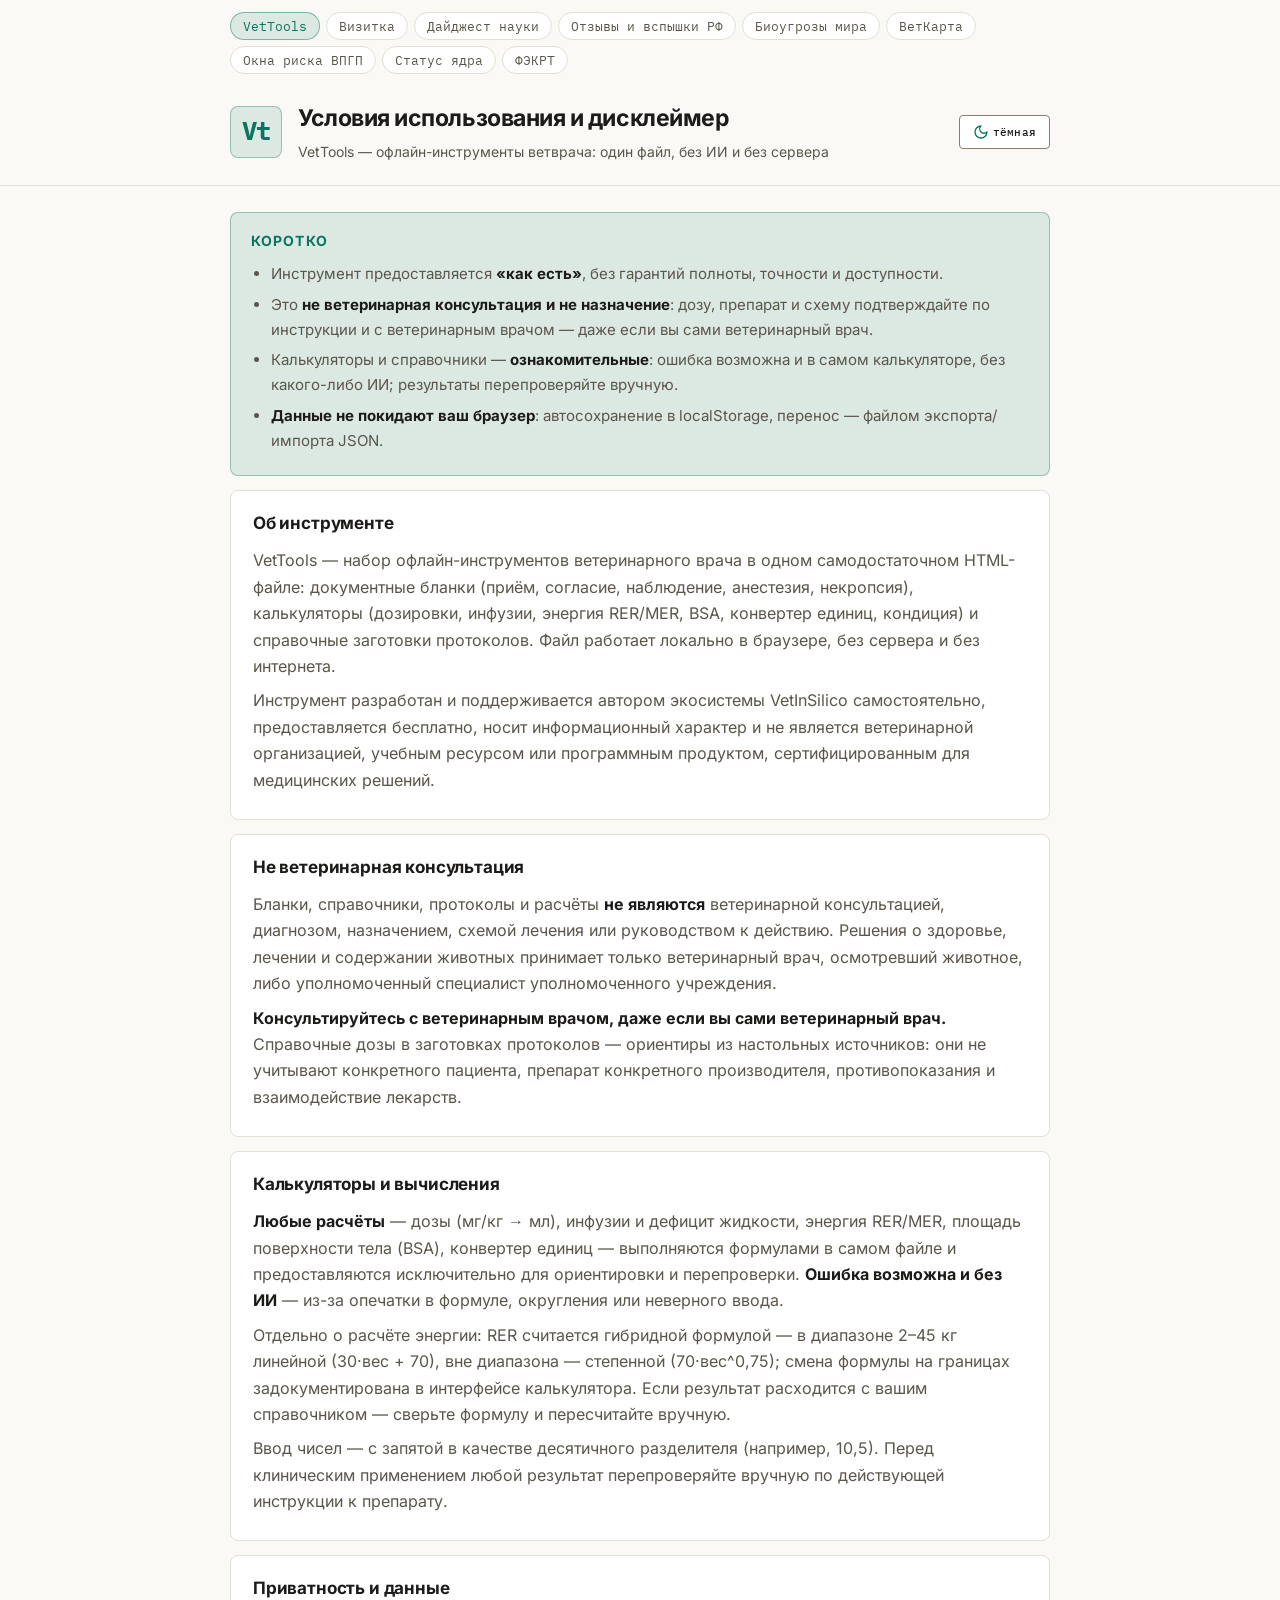
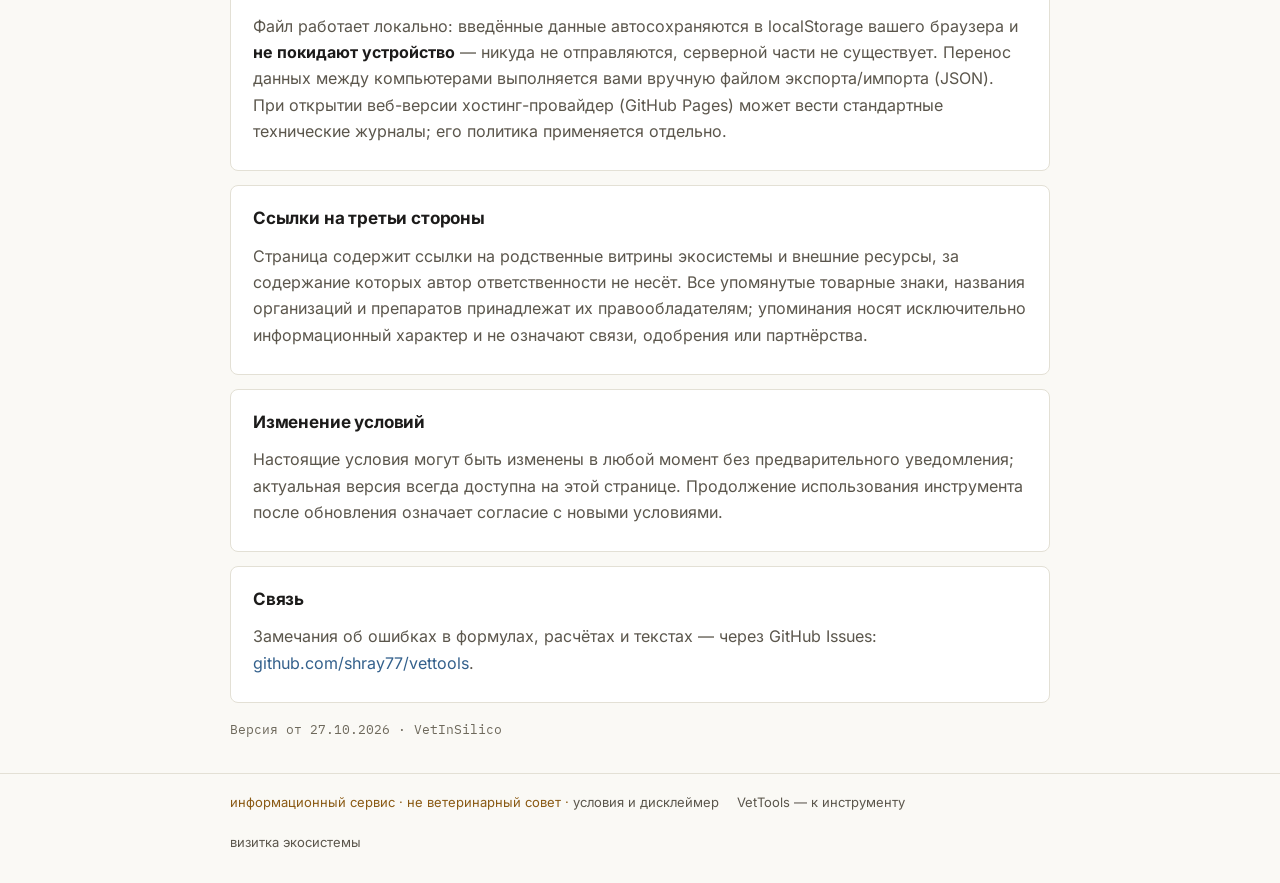
==== commit 2216053d: "Task 184 (бэклог 183-№4): шрифты вендорены — Inter 400-800 + IBM Plex Mono 400/500, 12 woff2 из венд" ====
--- a/terms.html
+++ b/terms.html
@@ -14,9 +14,7 @@
 <link rel="canonical" href="https://shray77.github.io/vettools/terms.html">
 <link rel="icon" href="data:image/svg+xml,<svg xmlns='http://www.w3.org/2000/svg' viewBox='0 0 100 100'><text y='.9em' font-size='90'>🐾</text></svg>">
 <link rel="stylesheet" href="./vet-ds.css">
-<link rel="preconnect" href="https://fonts.googleapis.com">
-<link rel="preconnect" href="https://fonts.gstatic.com" crossorigin>
-<link href="https://fonts.googleapis.com/css2?family=Inter:wght@400;500;600;700;800&family=IBM+Plex+Mono:wght@400;500&display=swap" rel="stylesheet">
+<link rel="stylesheet" href="./fonts.css">
 <script>(function(){try{if(localStorage.getItem("vetds-theme")==="dark")document.documentElement.setAttribute("data-theme","dark")}catch(e){}})()</script>
 <style>
     /* Ядро — vet-ds (./vet-ds.css). Ниже — локальные алиасы и характер витрины
--- a/vet-ds.css
+++ b/vet-ds.css
@@ -1,5 +1,5 @@
 /* ==========================================================================
-   vet-ds v2.3 «Научная периодика» — дизайн-система ветеринарной экосистемы
+   vet-ds v2.4.2 «Научная периодика» — дизайн-система ветеринарной экосистемы
    --------------------------------------------------------------------------
    v2.1:  редакционный слой — .ds-rule-double, .ds-dropcap, .ds-spark,
           .ds-overline--rule, .ds-masthead-meta, .ds-theme-toggle--labeled
@@ -68,6 +68,16 @@
           :popover-open. Урок QA: @supports (popover: popover) — ложь
           даже в свежих Chromium (HTML-атрибут ≠ CSS-свойство).
           Повод: код-ревью Task 178 («сайты тоже»).
+   v2.4.2: хвост аудита 183 (Task 184) — фокус в один канон: .ds-btn
+           больше не гасит чернильный контур блока 18 собственным
+           box-shadow (дубль v2.3-эпохи, :514/:1072 — последний настоящий
+           дубль селектора ядра); блок 24 вкладывает и полевые секции —
+           section[data-theme="field"/"night"] получают фон/радиус/
+           паддинг (containment без inline-костылей — example.html
+           почищен); стрелка .ds-select переопределена для field
+           (#524D45) и night (#A2957B — 5.47:1, прежде наследовала
+           корневую 3.20:1); gate.yml: push-ветка починена (ain] →
+           [main]), dart-срез gen/ds_tokens.g.dart гейтится diff-ом.
    Один файл: токены + компоненты. Подключается витриной как копия
    (репо приватное — CDN недоступен) или git submodule.
 
@@ -511,7 +521,9 @@
               color var(--ds-dur) var(--ds-ease);
 }
 .ds-btn:hover { background: var(--ds-surface2); border-color: var(--ds-text); }
-.ds-btn:focus-visible { outline: none; box-shadow: var(--ds-focus); }
+/* v2.4.2: собственный box-shadow-фокус снят — кнопка живёт общим
+   чернильным контуром блока 18 (дубль селектора .ds-btn:focus-visible
+   на :514/:1072 был последним настоящим дублем ядра, аудит 183-С4) */
 .ds-btn:active { transform: translateY(1px); }
 .ds-btn:disabled, .ds-btn[aria-disabled="true"] {
   opacity: .45; cursor: not-allowed; transform: none;
@@ -704,6 +716,15 @@
 }
 [data-theme="instrument"] .ds-select {
   background-image: url("data:image/svg+xml,%3Csvg xmlns='http://www.w3.org/2000/svg' width='12' height='12' viewBox='0 0 24 24' fill='none' stroke='%23939EA9' stroke-width='2' stroke-linecap='round'%3E%3Cpath d='m6 9 6 6 6-6'/%3E%3C/svg%3E");
+}
+/* v2.4.2: полевые стрелки — прежде тема наследовала корневую (#6E695C:
+   на ночном #16130E лишь 3.20:1 — небуквенная графика §1.4.11 у самой
+   кромки); каждой теме — своя, по её faint-токену, как у dark/instrument */
+[data-theme="field"] .ds-select {
+  background-image: url("data:image/svg+xml,%3Csvg xmlns='http://www.w3.org/2000/svg' width='12' height='12' viewBox='0 0 24 24' fill='none' stroke='%23524D45' stroke-width='2' stroke-linecap='round'%3E%3Cpath d='m6 9 6 6 6-6'/%3E%3C/svg%3E");
+}
+[data-theme="night"] .ds-select {
+  background-image: url("data:image/svg+xml,%3Csvg xmlns='http://www.w3.org/2000/svg' width='12' height='12' viewBox='0 0 24 24' fill='none' stroke='%23A2957B' stroke-width='2' stroke-linecap='round'%3E%3Cpath d='m6 9 6 6 6-6'/%3E%3C/svg%3E");
 }
 
 .ds-kbd {
@@ -1178,15 +1199,20 @@
 /* ГРАБЛЯ (эксперимент THI/CCI): color наследуется ВЫЧИСЛЕННЫМ значением от body —
    вложенная section[data-theme] перебивает токены, но не унаследованный цвет. */
 [data-theme="dark"], [data-theme="instrument"],
-[data-theme="light"], [data-theme="form"] {
+[data-theme="light"], [data-theme="form"],
+[data-theme="field"], [data-theme="night"] {
   color: var(--ds-text);
   background-color: transparent;
 }
-section[data-theme="dark"], section[data-theme="instrument"], section[data-theme="form"] {
+section[data-theme="dark"], section[data-theme="instrument"], section[data-theme="form"],
+section[data-theme="field"], section[data-theme="night"] {
   background-color: var(--ds-bg);
   border-radius: var(--ds-radius);
   padding: var(--ds-space-4);
 }
+/* v2.4.2: полевой containment — секции «Солнце»/ночь вкладываются как
+   dark/form: фон/радиус/паддинг из ядра, без inline-костылей в витрине
+   (аудит 183-С5; стенд example.html почищен синхронно) */
 
 /* -- 25. Голос B «Формуляр» — data-theme="form" ----------------------------------- */
 [data-theme="form"] {
--- a/fonts.css
+++ b/fonts.css
@@ -0,0 +1,117 @@
+/* fonts.css — вендоренные Google Fonts для VetTools (Task 184, бэклог 183-№4):
+   Inter (400–800) и IBM Plex Mono (400/500), субсеты cyrillic/cyrillic-ext/
+   latin/latin-ext. Источник файлов — вендоринг VetFlu (woff2 с Google Fonts,
+   UA Chrome); Inter — один переменный файл на субсет (wght 100–900), поэтому
+   @font-face объявляет диапазон. unicode-range и font-display: swap сохранены.
+   Канон экосистемы: без CDN, офлайн-инструменты открываются без сети
+   (ср. vet-ds.css и fonts/prata рядом). */
+
+/* IBM Plex Mono — cyrillic-ext · вес 400 */
+@font-face {
+  font-family: "IBM Plex Mono";
+  font-style: normal;
+  font-weight: 400;
+  font-display: swap;
+  src: url("fonts/plexmono-cyrillic-ext-400.woff2") format("woff2");
+  unicode-range: U+0460-052F, U+1C80-1C8A, U+20B4, U+2DE0-2DFF, U+A640-A69F, U+FE2E-FE2F;
+}
+
+/* IBM Plex Mono — cyrillic-ext · вес 500 */
+@font-face {
+  font-family: "IBM Plex Mono";
+  font-style: normal;
+  font-weight: 500;
+  font-display: swap;
+  src: url("fonts/plexmono-cyrillic-ext-500.woff2") format("woff2");
+  unicode-range: U+0460-052F, U+1C80-1C8A, U+20B4, U+2DE0-2DFF, U+A640-A69F, U+FE2E-FE2F;
+}
+/* IBM Plex Mono — cyrillic · вес 400 */
+@font-face {
+  font-family: "IBM Plex Mono";
+  font-style: normal;
+  font-weight: 400;
+  font-display: swap;
+  src: url("fonts/plexmono-cyrillic-400.woff2") format("woff2");
+  unicode-range: U+0301, U+0400-045F, U+0490-0491, U+04B0-04B1, U+2116;
+}
+/* IBM Plex Mono — cyrillic · вес 500 */
+@font-face {
+  font-family: "IBM Plex Mono";
+  font-style: normal;
+  font-weight: 500;
+  font-display: swap;
+  src: url("fonts/plexmono-cyrillic-500.woff2") format("woff2");
+  unicode-range: U+0301, U+0400-045F, U+0490-0491, U+04B0-04B1, U+2116;
+}
+/* IBM Plex Mono — latin-ext · вес 400 */
+@font-face {
+  font-family: "IBM Plex Mono";
+  font-style: normal;
+  font-weight: 400;
+  font-display: swap;
+  src: url("fonts/plexmono-latin-ext-400.woff2") format("woff2");
+  unicode-range: U+0100-02BA, U+02BD-02C5, U+02C7-02CC, U+02CE-02D7, U+02DD-02FF, U+0304, U+0308, U+0329, U+1D00-1DBF, U+1E00-1E9F, U+1EF2-1EFF, U+2020, U+20A0-20AB, U+20AD-20C4, U+2113, U+2C60-2C7F, U+A720-A7FF;
+}
+/* IBM Plex Mono — latin-ext · вес 500 */
+@font-face {
+  font-family: "IBM Plex Mono";
+  font-style: normal;
+  font-weight: 500;
+  font-display: swap;
+  src: url("fonts/plexmono-latin-ext-500.woff2") format("woff2");
+  unicode-range: U+0100-02BA, U+02BD-02C5, U+02C7-02CC, U+02CE-02D7, U+02DD-02FF, U+0304, U+0308, U+0329, U+1D00-1DBF, U+1E00-1E9F, U+1EF2-1EFF, U+2020, U+20A0-20AB, U+20AD-20C4, U+2113, U+2C60-2C7F, U+A720-A7FF;
+}
+/* IBM Plex Mono — latin · вес 400 */
+@font-face {
+  font-family: "IBM Plex Mono";
+  font-style: normal;
+  font-weight: 400;
+  font-display: swap;
+  src: url("fonts/plexmono-latin-400.woff2") format("woff2");
+  unicode-range: U+0000-00FF, U+0131, U+0152-0153, U+02BB-02BC, U+02C6, U+02DA, U+02DC, U+0304, U+0308, U+0329, U+2000-206F, U+20AC, U+2122, U+2191, U+2193, U+2212, U+2215, U+FEFF, U+FFFD;
+}
+/* IBM Plex Mono — latin · вес 500 */
+@font-face {
+  font-family: "IBM Plex Mono";
+  font-style: normal;
+  font-weight: 500;
+  font-display: swap;
+  src: url("fonts/plexmono-latin-500.woff2") format("woff2");
+  unicode-range: U+0000-00FF, U+0131, U+0152-0153, U+02BB-02BC, U+02C6, U+02DA, U+02DC, U+0304, U+0308, U+0329, U+2000-206F, U+20AC, U+2122, U+2191, U+2193, U+2212, U+2215, U+FEFF, U+FFFD;
+}
+/* Inter — cyrillic-ext · переменный, веса 400–700 */
+@font-face {
+  font-family: "Inter";
+  font-style: normal;
+  font-weight: 400 800;
+  font-display: swap;
+  src: url("fonts/inter-cyrillic-ext.woff2") format("woff2");
+  unicode-range: U+0460-052F, U+1C80-1C8A, U+20B4, U+2DE0-2DFF, U+A640-A69F, U+FE2E-FE2F;
+}
+/* Inter — cyrillic · переменный, веса 400–700 */
+@font-face {
+  font-family: "Inter";
+  font-style: normal;
+  font-weight: 400 800;
+  font-display: swap;
+  src: url("fonts/inter-cyrillic.woff2") format("woff2");
+  unicode-range: U+0301, U+0400-045F, U+0490-0491, U+04B0-04B1, U+2116;
+}
+/* Inter — latin-ext · переменный, веса 400–700 */
+@font-face {
+  font-family: "Inter";
+  font-style: normal;
+  font-weight: 400 800;
+  font-display: swap;
+  src: url("fonts/inter-latin-ext.woff2") format("woff2");
+  unicode-range: U+0100-02BA, U+02BD-02C5, U+02C7-02CC, U+02CE-02D7, U+02DD-02FF, U+0304, U+0308, U+0329, U+1D00-1DBF, U+1E00-1E9F, U+1EF2-1EFF, U+2020, U+20A0-20AB, U+20AD-20C4, U+2113, U+2C60-2C7F, U+A720-A7FF;
+}
+/* Inter — latin · переменный, веса 400–700 */
+@font-face {
+  font-family: "Inter";
+  font-style: normal;
+  font-weight: 400 800;
+  font-display: swap;
+  src: url("fonts/inter-latin.woff2") format("woff2");
+  unicode-range: U+0000-00FF, U+0131, U+0152-0153, U+02BB-02BC, U+02C6, U+02DA, U+02DC, U+0304, U+0308, U+0329, U+2000-206F, U+20AC, U+2122, U+2191, U+2193, U+2212, U+2215, U+FEFF, U+FFFD;
+}
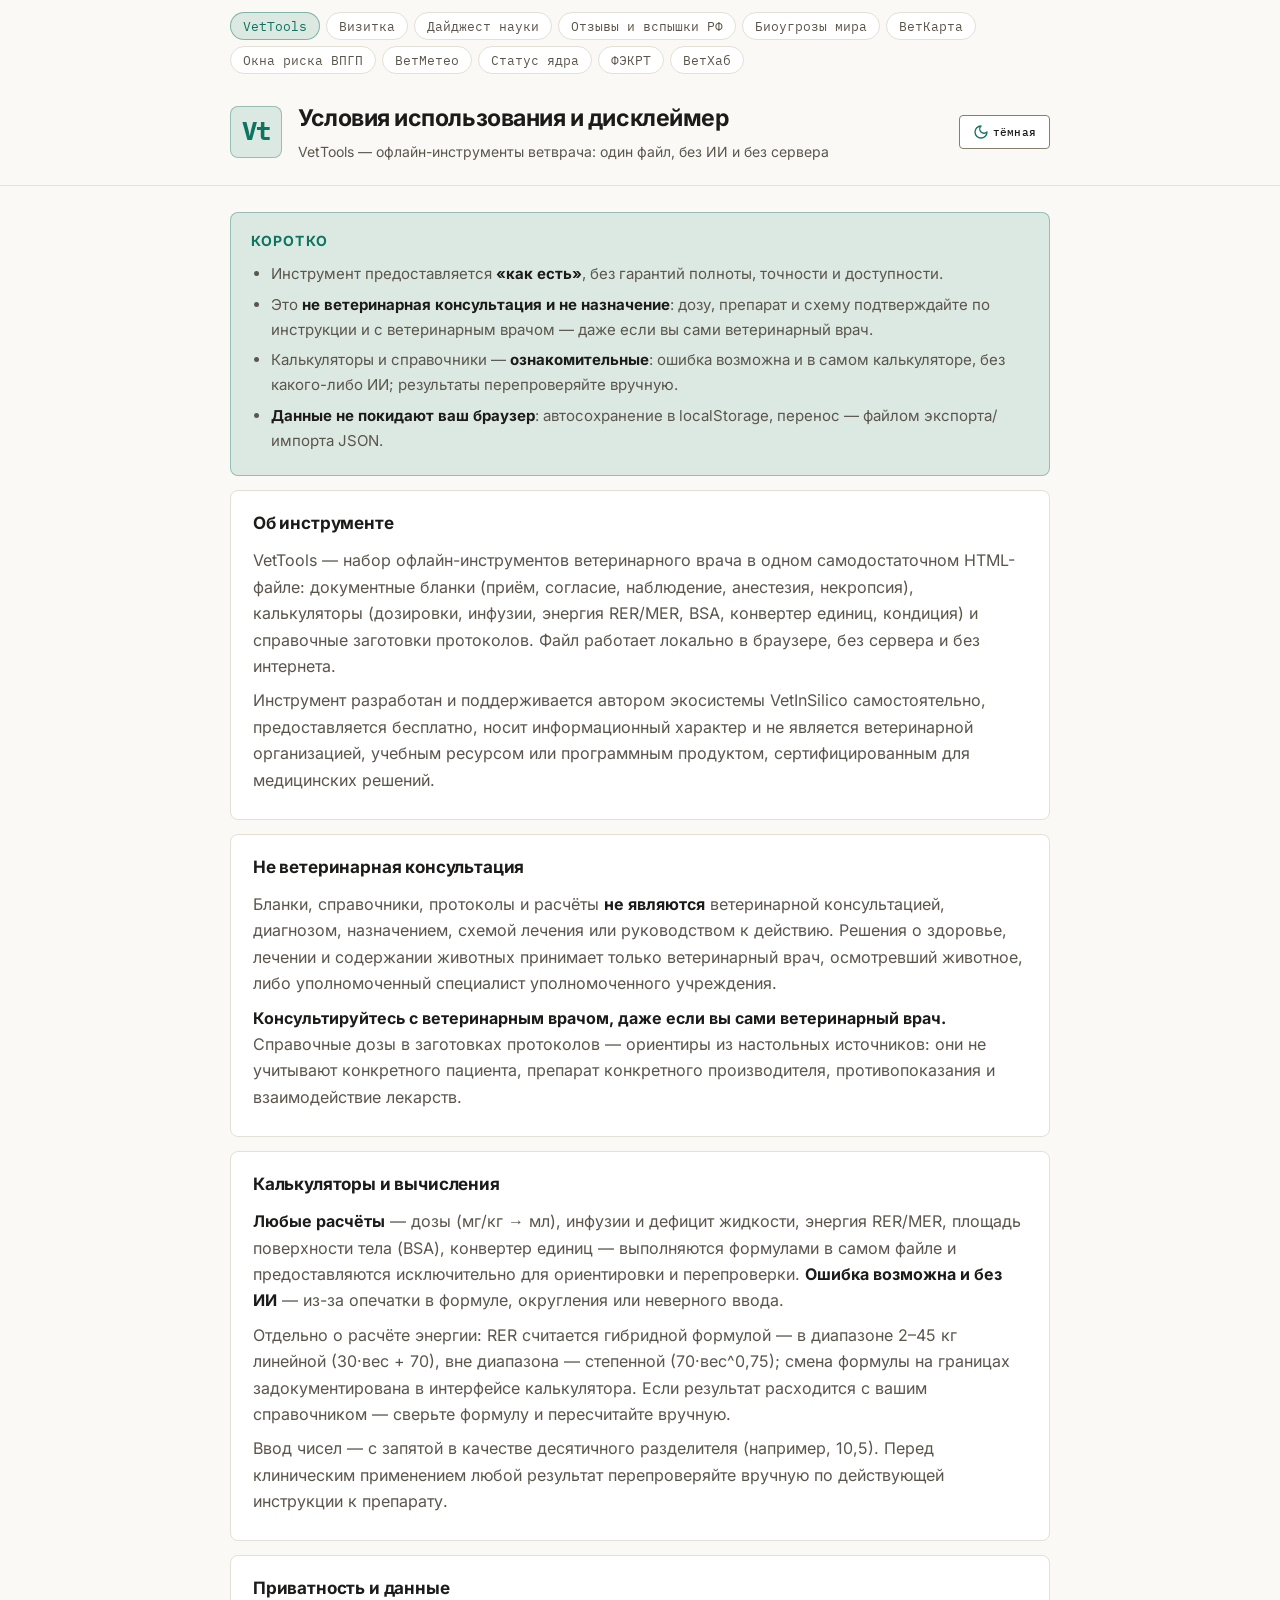
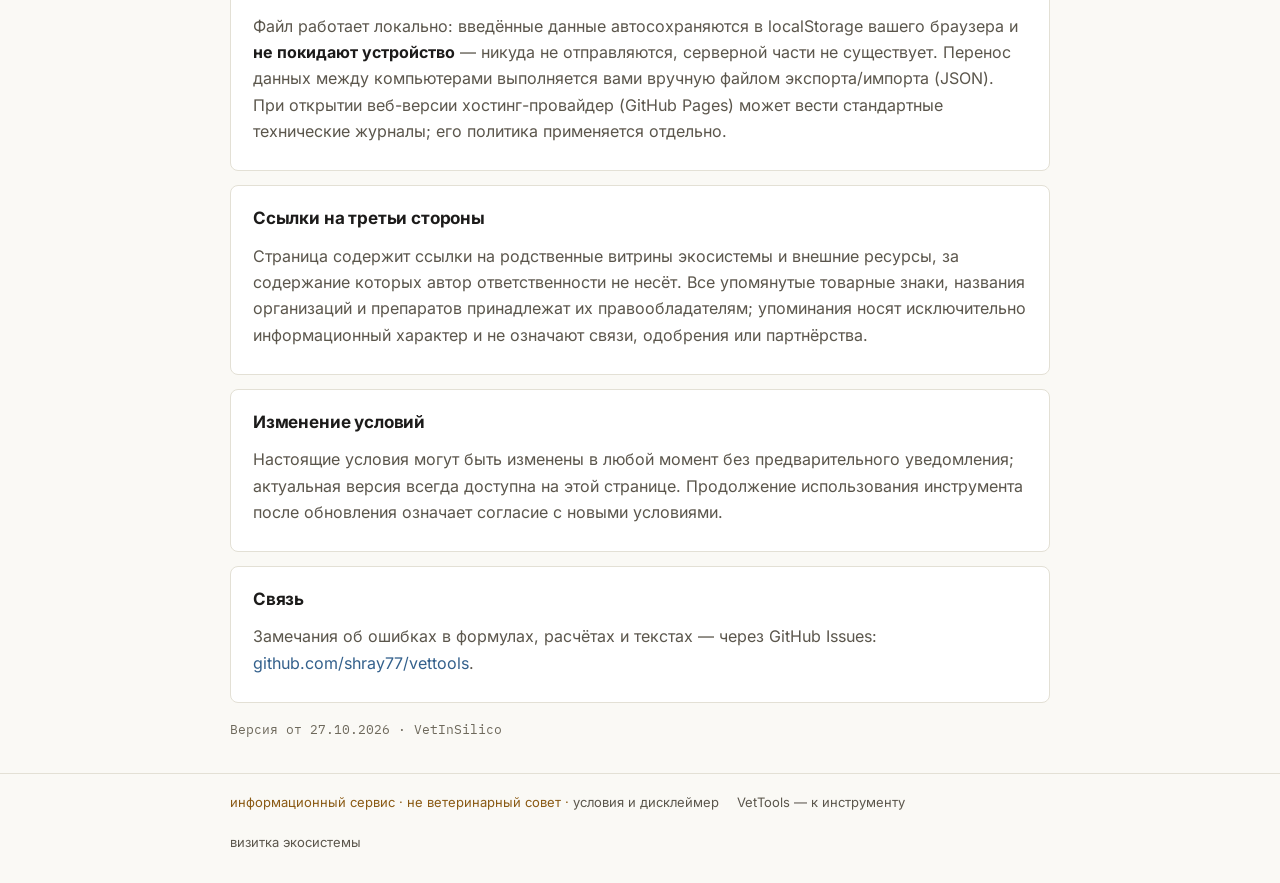
==== commit fcfe67a3: "Task 195: сеть ВетТулзов — полная: хаб 11 пилюль (+ВетМетео, self-pill VetTools-on, +ВетХаб), автоск" ====
--- a/terms.html
+++ b/terms.html
@@ -84,8 +84,10 @@
   <a href="https://shray77.github.io/biothreat-site/">Биоугрозы мира</a>
   <a href="https://shray77.github.io/vet-heatmap/">ВетКарта</a>
   <a href="https://shray77.github.io/vetflu-site/">Окна риска ВПГП</a>
+  <a href="https://shray77.github.io/vet-meteo/">ВетМетео</a>
   <a href="https://shray77.github.io/rss-core-site/">Статус ядра</a>
   <a href="https://shray77.github.io/vetfecrt-site/">ФЭКРТ</a>
+  <a href="https://shray77.github.io/vet-hub/">ВетХаб</a>
 </nav>
 <header class="top">
   <div class="wrap">
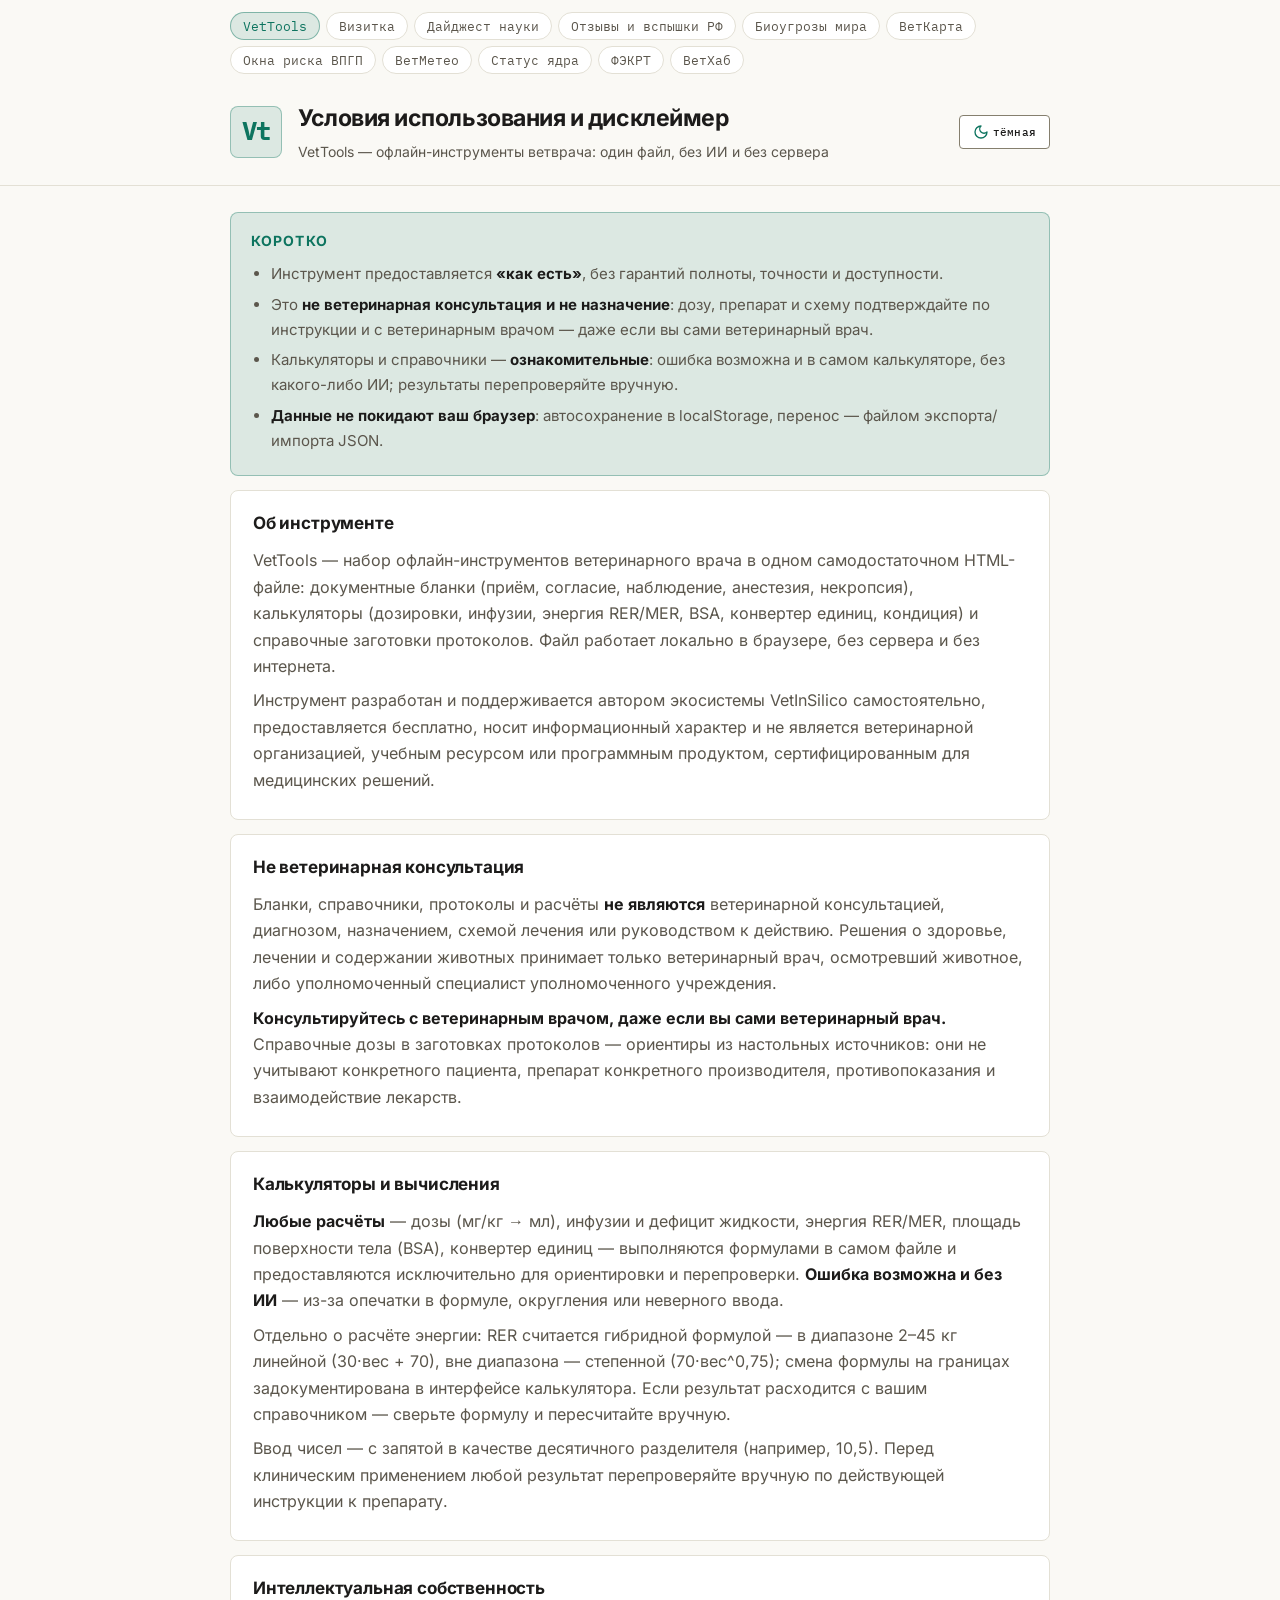
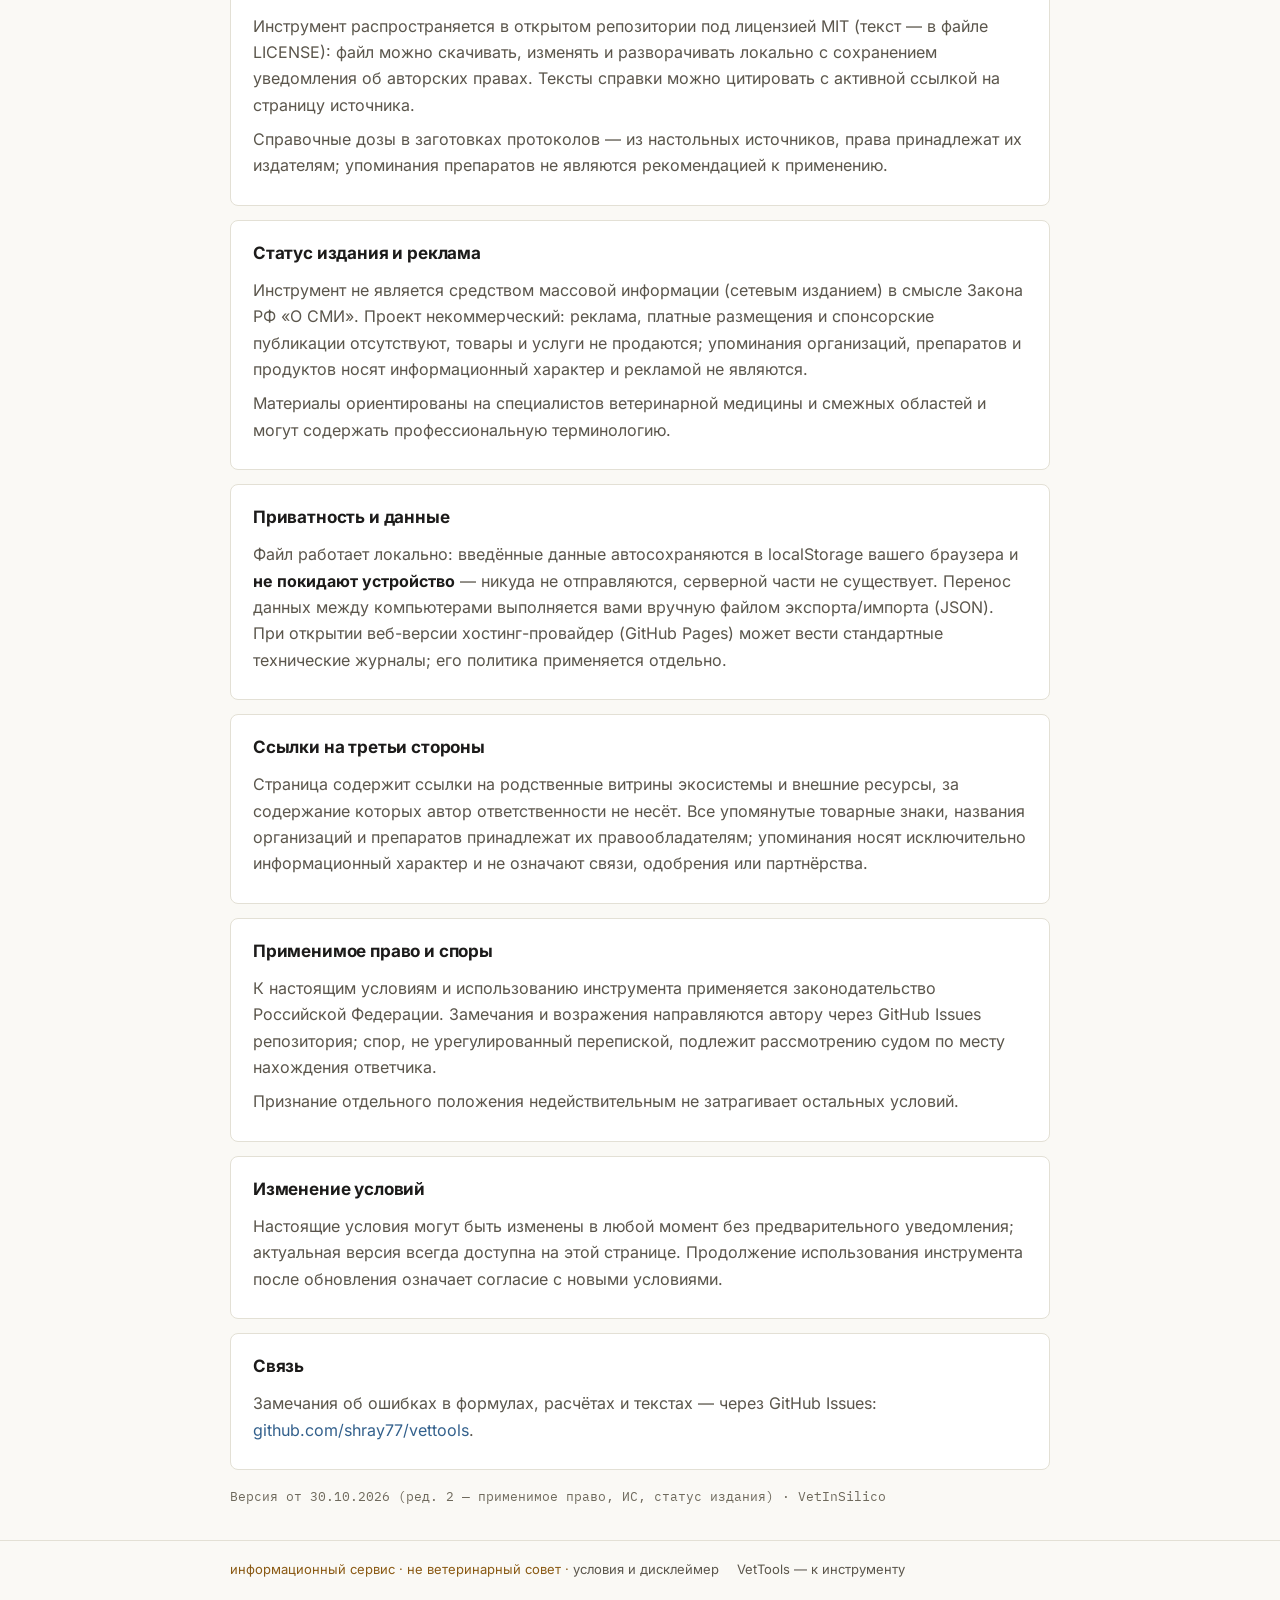
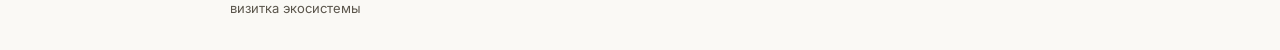
==== commit 9364e689: "Task 199: юр-слой v3 — секции «Применимое право и споры», «Интеллектуальная собственность» (MIT, LIC" ====
--- a/terms.html
+++ b/terms.html
@@ -137,6 +137,18 @@
     <p>Ввод чисел — с запятой в качестве десятичного разделителя (например, 10,5). Перед клиническим применением любой результат перепроверяйте вручную по действующей инструкции к препарату.</p>
   </section>
 
+  <section id="ip">
+    <h2>Интеллектуальная собственность</h2>
+    <p>Инструмент распространяется в открытом репозитории под лицензией MIT (текст — в файле LICENSE): файл можно скачивать, изменять и разворачивать локально с сохранением уведомления об авторских правах. Тексты справки можно цитировать с активной ссылкой на страницу источника.</p>
+    <p>Справочные дозы в заготовках протоколов — из настольных источников, права принадлежат их издателям; упоминания препаратов не являются рекомендацией к применению.</p>
+  </section>
+
+  <section id="status">
+    <h2>Статус издания и реклама</h2>
+    <p>Инструмент не является средством массовой информации (сетевым изданием) в смысле Закона РФ «О СМИ». Проект некоммерческий: реклама, платные размещения и спонсорские публикации отсутствуют, товары и услуги не продаются; упоминания организаций, препаратов и продуктов носят информационный характер и рекламой не являются.</p>
+    <p>Материалы ориентированы на специалистов ветеринарной медицины и смежных областей и могут содержать профессиональную терминологию.</p>
+  </section>
+
   <section id="privacy">
     <h2>Приватность и данные</h2>
     <p>Файл работает локально: введённые данные автосохраняются в localStorage вашего браузера и <b>не покидают устройство</b> — никуда не отправляются, серверной части не существует. Перенос данных между компьютерами выполняется вами вручную файлом экспорта/импорта (JSON). При открытии веб-версии хостинг-провайдер (GitHub Pages) может вести стандартные технические журналы; его политика применяется отдельно.</p>
@@ -147,6 +159,12 @@
     <p>Страница содержит ссылки на родственные витрины экосистемы и внешние ресурсы, за содержание которых автор ответственности не несёт. Все упомянутые товарные знаки, названия организаций и препаратов принадлежат их правообладателям; упоминания носят исключительно информационный характер и не означают связи, одобрения или партнёрства.</p>
   </section>
 
+  <section id="law">
+    <h2>Применимое право и споры</h2>
+    <p>К настоящим условиям и использованию инструмента применяется законодательство Российской Федерации. Замечания и возражения направляются автору через GitHub Issues репозитория; спор, не урегулированный перепиской, подлежит рассмотрению судом по месту нахождения ответчика.</p>
+    <p>Признание отдельного положения недействительным не затрагивает остальных условий.</p>
+  </section>
+
   <section id="changes">
     <h2>Изменение условий</h2>
     <p>Настоящие условия могут быть изменены в любой момент без предварительного уведомления; актуальная версия всегда доступна на этой странице. Продолжение использования инструмента после обновления означает согласие с новыми условиями.</p>
@@ -157,7 +175,7 @@
     <p>Замечания об ошибках в формулах, расчётах и текстах — через GitHub Issues: <a href="https://github.com/shray77/vettools/issues">github.com/shray77/vettools</a>.</p>
   </section>
 </article>
-<p class="upd">Версия от 27.10.2026 · VetInSilico</p>
+<p class="upd">Версия от 30.10.2026 (ред. 2 — применимое право, ИС, статус издания) · VetInSilico</p>
 </main>
 
 <footer>
--- a/vet-ds.css
+++ b/vet-ds.css
@@ -1,5 +1,5 @@
 /* ==========================================================================
-   vet-ds v2.4.2 «Научная периодика» — дизайн-система ветеринарной экосистемы
+   vet-ds v2.5.0 «Научная периодика» — дизайн-система ветеринарной экосистемы
    --------------------------------------------------------------------------
    v2.1:  редакционный слой — .ds-rule-double, .ds-dropcap, .ds-spark,
           .ds-overline--rule, .ds-masthead-meta, .ds-theme-toggle--labeled
@@ -45,7 +45,7 @@
           автоматически). Закрывает слепую зону «акцент-как-текст»:
           чистый акцент как текст = 4.38:1 на беж (root), 3.94 на гра--
           фите (dark), 3.7 на тинтах бейджей — .ds-overline b, .ds-fn,
-          .ds-badge, .ds-hub a.on, .ds-link:hover теперь на тушы; P=76
+          .ds-badge, .ds-hub a.on, .ds-link:hover теперь на туше; P=76
           root/form (худшая 5.13), P=64 dark (худшая 4.84), C — чистая
           бирюза (5.57). Гейт: contrast_v2 разбирает var()/color-mix.
    v2.4:  ПОЛЕВОЙ РЕЖИМ — шестая и седьмая темы. [data-theme="field"]
@@ -78,6 +78,36 @@
            (#524D45) и night (#A2957B — 5.47:1, прежде наследовала
            корневую 3.20:1); gate.yml: push-ветка починена (ain] →
            [main]), dart-срез gen/ds_tokens.g.dart гейтится diff-ом.
+   v2.5.0: прожарка внешним аудитом (Task 197) — один релиз закрывает
+           всё найденное, без последующих точечных патчей. BLOCKER:
+           color-mix() жил в 30 декларациях без единого фолбэка —
+           прозрачный sticky-бар .ds-header, исчезающие бейджи, ЧЁРНАЯ
+           клякса .ds-spark__area, молчаливая потеря слоя туши → двойные
+           декларации (литерал ДО color-mix) + @supports-слой токенов
+           (блок 25a). MAJOR CSS: стрелка селекта формуляра (шортхэнд
+           background её стирал), print-переанкорка чернил/статусов/туш
+           (primary тёмных тем печатались чёрным-по-чёрному, пастели на
+           бумаге ~2:1), .ds-ba pan-y (палец на изображении не блокирует
+           страницу), .ds-toast скрыт без .show (висел вечно), reset
+           a.ds-card, канон §18 расширен хабом/тогглом/хендлами.
+           MAJOR цвет: статусные туши --ds-{status}-text (рецепт v2.3.4,
+           худшая 4.61; поле — закон 7:1, 7.28+), границы §1.4.11 на
+           border-strong/сплошные (тинты 35–45% давали 1.63–2.50),
+           rule A-dark #6E685C→#726C5E (нулевая кромка 3.002), rule
+           ночи #E6DAC2→#71694F (закон v2.1.1 «rule ≠ text» дошёл до
+           ночи). MINOR: фокус field 3px, двойная индикация формуляра,
+           containment светлой секции, защитный пиннинг акцента
+           формуляра в тёмных оболочках (scoped), тоггл знает ночь,
+           fade хаба/табов на мобиле, ellipsis меты, transform у
+           сноски-поповера, поля 16px на ≤640 (iOS-зум), тап-таргет
+           сноски, .ds-chip.on, PRM гасит View Transitions, print одним
+           блоком + skeleton:none, --ds-shadow-in удалён (мёртвый токен).
+           Гейты: contrast_v2 — туши статусов × поверхности × композиты
+           «свой тинт 12%/8% × surface2» + print-псевдотема (M2);
+           tokens.json/dart-срез — 5 статус-туш; a11y_gate — хаб/хендлы.
+           Flutter-слайды дизайн-токенов НЕ пушатся: rule ночи меняет
+           golden-кадры ветэко (darkTextPlaceholder) — отдельная волна
+           с регенерацией золотых.
    Один файл: токены + компоненты. Подключается витриной как копия
    (репо приватное — CDN недоступен) или git submodule.
 
@@ -114,7 +144,15 @@
    - заголовки-витрины: serif-дисплей (--ds-font-display), курсивный акцент — em;
    - бан-лист: glassmorphism, mesh-градиенты, блобы, radius > 10px,
      эмодзи в UI, свечения вокруг текста;
-   - движение: --ds-dur/--ds-ease, единые для всех переходов.
+   - движение: --ds-dur/--ds-ease, единые для всех переходов;
+   - color-mix() всегда несёт фолбэк: обычные свойства — двойной
+     декларацией (литерал ДО color-mix), токены — @supports-слоем
+     (блок 25a); витрина, пиннящая --ds-accent, обязана переопределить
+     и фолбэк-литерал своей туши (комментарий блока «Витрина-характер»);
+   - статус никогда не передаётся только оттенком: рядом с .ds-dot
+     обязан стоять глиф (✓ ✗ ⚠) или подпись — дейтеранопия сливает
+     red/amber/green в один оливовый (ΔE76 0.5 между ними);
+   - ядро требует box-sizing: border-box (reset витрины; само не ставит).
    ========================================================================== */
 
 /* --------------------------------------------------------------------------
@@ -155,8 +193,20 @@
                         бейджей; чистый акцент давал 3.7–4.4). Заливки/графика —
                         по-прежнему чистый --ds-accent */
 
+  /* -- Статусные туши (v2.5, прожарка §3.1) ----------------------------------
+     Статус-как-текст на СВОИХ тинтах (бейджи, ноты) — тот же рецепт, что
+     у акцент-туши v2.3.4: разводится чернилами СВОЕЙ темы, характер едет
+     сам. Чистые статусы, проходящие AA на само-тинтах, туш не получают
+     (root: red 4.67, blue 4.81 — чистые). Гейт: статус-тушь × поверхности
+     × композиты «свой тинт 12%/8% × surface2» (бейдж/нота) */
+  --ds-red-text:    var(--ds-red);
+  --ds-green-text:  color-mix(in srgb, var(--ds-green)  87%, var(--ds-text) 13%);   /* #416936 */
+  --ds-amber-text:  color-mix(in srgb, var(--ds-amber)  93%, var(--ds-text)  7%);   /* #825614 */
+  --ds-orange-text: color-mix(in srgb, var(--ds-orange) 87%, var(--ds-text) 13%);   /* #994718 */
+  --ds-blue-text:   var(--ds-blue);
+
   /* -- Типографика: голос системы ------------------------------------------- */
-  --ds-font-display: "Instrument Serif", Georgia, "Times New Roman", serif;
+  --ds-font-display: "Instrument Serif", "Prata", Georgia, "Times New Roman", serif;
   --ds-font-sans: "Inter", ui-sans-serif, -apple-system, "Segoe UI", Roboto,
                   "Helvetica Neue", Arial, sans-serif;
   --ds-font-mono: "IBM Plex Mono", ui-monospace, "SF Mono", "Cascadia Mono",
@@ -185,7 +235,6 @@
 
   /* -- Тени (бумага: мягкий ambient) ----------------------------------------- */
   --ds-shadow:    0 1px 2px rgba(28,27,26,.05), 0 10px 28px rgba(28,27,26,.06);
-  --ds-shadow-in: inset 0 1px 0 rgba(255,255,255,.6);
 
   /* -- Движение (единая спецификация) ---------------------------------------- */
   --ds-dur:  160ms;
@@ -207,7 +256,9 @@
   --ds-border:    #3F3A32;
   --ds-border-strong: #857F6E; /* v2.3.3: ≥3:1 на худшей поверхности #34302A (3.28) — единая
                               «сепия-тушь» сильных рамок в свете и ночи (было #554E44 = 1.60–2.02) */
-  --ds-rule:      #6E685C;   /* ~3:1 на bg: линейка читается, но не «белая полоса» (НЕ --ds-text!) */
+  --ds-rule:      #726C5E;   /* v2.5 (§3.3): было #6E685C — кромка 3.002, запас
+                              по построению нулевой; × bg 3.18 — линейка,
+                              а не полоса (НЕ --ds-text!) */
 
   --ds-text:      #EDE9E0;   /* 13.7:1 */
   --ds-muted:     #B8B1A3;   /* 7.8:1 */
@@ -228,8 +279,15 @@
                         (3.4–3.9) — разводим сильнее, к белому чернилу;
                         худшая 4.84:1 на тинте бейджа */
 
+  /* v2.5: green 4.67 / amber 4.60 — чистые проходят на само-тинтах;
+     red/orange/blue разводим к чернилу (худшие 4.61–4.66) */
+  --ds-red-text:    color-mix(in srgb, var(--ds-red)    77%, var(--ds-text) 23%);   /* #e99380 */
+  --ds-green-text:  var(--ds-green);
+  --ds-amber-text:  var(--ds-amber);
+  --ds-orange-text: color-mix(in srgb, var(--ds-orange) 84%, var(--ds-text) 16%);   /* #e29966 */
+  --ds-blue-text:   color-mix(in srgb, var(--ds-blue)   91%, var(--ds-text)  9%);   /* #8cafce */
+
   --ds-shadow:    0 1px 2px rgba(0,0,0,.3), 0 8px 24px rgba(0,0,0,.22);
-  --ds-shadow-in: inset 0 1px 0 rgba(255,255,255,.04);
 }
 
 /* --------------------------------------------------------------------------
@@ -265,8 +323,15 @@
                         бейджа на surface2); характеры (циан лабораторий)
                         наследуют автоматически через var() */
 
+  /* v2.5: в C ниже AA на само-тинтах только red — разводим его;
+     остальные чистые */
+  --ds-red-text:    color-mix(in srgb, var(--ds-red)    85%, var(--ds-text) 15%);   /* #e57a6c */
+  --ds-green-text:  var(--ds-green);
+  --ds-amber-text:  var(--ds-amber);
+  --ds-orange-text: var(--ds-orange);
+  --ds-blue-text:   var(--ds-blue);
+
   --ds-shadow:    0 1px 2px rgba(0,0,0,.35), 0 8px 24px rgba(0,0,0,.25);
-  --ds-shadow-in: inset 0 1px 0 rgba(255,255,255,.03);
 }
 
 /* 1c. Обратная совместимость v0.1: витрины со старым атрибутом светлой темы */
@@ -311,9 +376,16 @@
                      /* полевая туша P=56 (#782a16, худшая 7.18 на тинте):
                         акцент-как-текст на солнце — тоже AAA */
 
+  /* v2.5 (§3.1): полевой закон 7:1 распространён на статусы — туши
+     разведены до 7.28–7.42 на само-тинтах */
+  --ds-red-text:    color-mix(in srgb, var(--ds-red)    65%, var(--ds-text) 35%);   /* #7b1f18, 7.31 */
+  --ds-green-text:  color-mix(in srgb, var(--ds-green)  56%, var(--ds-text) 44%);   /* #314927, 7.35 */
+  --ds-amber-text:  color-mix(in srgb, var(--ds-amber)  60%, var(--ds-text) 40%);   /* #5b3d12, 7.28 */
+  --ds-orange-text: color-mix(in srgb, var(--ds-orange) 56%, var(--ds-text) 44%);   /* #693314, 7.42 */
+  --ds-blue-text:   color-mix(in srgb, var(--ds-blue)   65%, var(--ds-text) 35%);   /* #284460, 7.35 */
+
   /* солнце смывает тени — плоскость как у формуляра (print-паттерн) */
   --ds-shadow:    none;
-  --ds-shadow-in: none;
 
   /* фокус толще: 5px контур — на солнце 4px теряется в блике */
   --ds-focus: 0 0 0 2px var(--ds-bg), 0 0 0 5px var(--ds-accent);
@@ -333,7 +405,10 @@
   --ds-surface2:  #262017;
   --ds-border:    #3A3428;
   --ds-border-strong: #8A8270;  /* 4.23 худшая — тёплой стали хватает */
-  --ds-rule:      #E6DAC2;
+  --ds-rule:      #71694F;   /* v2.5: закон v2.1.1 «rule ≠ text» дошёл до ночи —
+                              прежний #E6DAC2 = сами чернила (11.7:1 = «белые
+                              полосы»); тёплая линейка 3.4:1 на bg, синий —
+                              наименьший канал, как у всех токенов ночи */
 
   --ds-text:      #E6DAC2;   /* 11.7:1 — тёплые чернила */
   --ds-muted:     #C2B599;   /* 7.96:1 — тоже за полевым порогом 7 */
@@ -355,8 +430,14 @@
                      /* ночная туша почти чистый янтарь (худшая 6.33 на тинте):
                         разводить сильнее незачем — глаз ночью и так контрастный */
 
+  /* v2.5: ночи туши статусов не нужны — чистые на само-тинтах 4.65–7.19 */
+  --ds-red-text:    var(--ds-red);
+  --ds-green-text:  var(--ds-green);
+  --ds-amber-text:  var(--ds-amber);
+  --ds-orange-text: var(--ds-orange);
+  --ds-blue-text:   var(--ds-blue);
+
   --ds-shadow:    0 1px 2px rgba(0,0,0,.55), 0 8px 24px rgba(0,0,0,.45);
-  --ds-shadow-in: inset 0 1px 0 rgba(232,218,194,.05);
 
   --ds-focus: 0 0 0 2px var(--ds-bg), 0 0 0 4px var(--ds-accent);
 }
@@ -435,7 +516,9 @@
   max-width: 62ch;
 }
 
-/* фактура лабноты: точечная сетка для hero-зон (тон, не декор-градиент) */
+/* фактура лабноты: точечная сетка для hero-зон (тон, не декор-градиент).
+   v2.5: единственный color-mix БЕЗ фолбэка — чистый декор, в браузерах
+   без color-mix деградирует в ровный фон (допустимо, задокументировано) */
 .ds-bg-dots {
   background-image: radial-gradient(
     circle,
@@ -476,7 +559,10 @@
   stroke-linejoin: round;
   vector-effect: non-scaling-stroke;
 }
-.ds-spark__area { fill: color-mix(in srgb, var(--ds-accent) 10%, transparent); }
+.ds-spark__area {
+  fill: transparent;   /* v2.5 BLOCKER: фолбэк — иначе fill сбрасывается в ЧЁРНЫЙ */
+  fill: color-mix(in srgb, var(--ds-accent) 10%, transparent);
+}
 .ds-spark__end { fill: var(--ds-accent); }
 
 /* оверлайн-разделитель секции: «№ 128 · 24 октября» + линейка до края */
@@ -520,7 +606,9 @@
               border-color var(--ds-dur) var(--ds-ease),
               color var(--ds-dur) var(--ds-ease);
 }
-.ds-btn:hover { background: var(--ds-surface2); border-color: var(--ds-text); }
+.ds-btn:hover:not(:disabled):not([aria-disabled="true"]) {
+  background: var(--ds-surface2); border-color: var(--ds-text);
+}
 /* v2.4.2: собственный box-shadow-фокус снят — кнопка живёт общим
    чернильным контуром блока 18 (дубль селектора .ds-btn:focus-visible
    на :514/:1072 был последним настоящим дублем ядра, аудит 183-С4) */
@@ -534,7 +622,7 @@
   border-color: var(--ds-accent);
   color: var(--ds-accent-ink);
 }
-.ds-btn--primary:hover {
+.ds-btn--primary:hover:not(:disabled):not([aria-disabled="true"]) {
   background: var(--ds-accent-strong);
   border-color: var(--ds-accent-strong);
   color: var(--ds-accent-ink);
@@ -542,10 +630,11 @@
 
 .ds-btn--danger {
   background: transparent;
-  border-color: color-mix(in srgb, var(--ds-red) 45%, transparent);
-  color: var(--ds-red);
-}
-.ds-btn--danger:hover {
+  border-color: var(--ds-red);   /* v2.5 §1.4.11: сплошная — тинт 45% давал 2.02–2.24 */
+  color: var(--ds-red-text);     /* v2.5 §3.1: туш — чистая на тинтах 3.7–4.4 */
+}
+.ds-btn--danger:hover:not(:disabled):not([aria-disabled="true"]) {
+  background: var(--ds-surface2);   /* v2.5 BLOCKER: фолбэк без color-mix */
   background: color-mix(in srgb, var(--ds-red) 12%, transparent);
   border-color: var(--ds-red);
 }
@@ -555,7 +644,7 @@
   border-color: transparent;
   color: var(--ds-muted);
 }
-.ds-btn--ghost:hover {
+.ds-btn--ghost:hover:not(:disabled):not([aria-disabled="true"]) {
   background: var(--ds-surface2);
   border-color: transparent;
   color: var(--ds-text);
@@ -569,7 +658,7 @@
   padding: 0;
   color: var(--ds-muted);
 }
-.ds-btn--icon:hover { color: var(--ds-text); }
+.ds-btn--icon:hover:not(:disabled):not([aria-disabled="true"]) { color: var(--ds-text); }
 
 /* --------------------------------------------------------------------------
    4. Карточки и панели
@@ -587,6 +676,10 @@
 .ds-card--pad-l { padding: var(--ds-space-5); }
 .ds-card--flat { border-color: transparent; box-shadow: var(--ds-shadow); }
 .ds-card--flat:hover { transform: translateY(-1px); box-shadow: var(--ds-shadow); }
+
+/* v2.5 (M5): a.ds-card сбрасывает UA-стили ссылки — синий текст и
+   подчёркивание всего содержимого в компонент не входят */
+a.ds-card, a.ds-card:visited { color: inherit; text-decoration: none; }
 
 .ds-card__title {
   font-size: var(--ds-text-m);
@@ -641,13 +734,27 @@
 }
 a.ds-chip:hover { border-color: var(--ds-text); color: var(--ds-text); }
 
-.ds-chip--red    { color: var(--ds-red);    border-color: color-mix(in srgb, var(--ds-red)    35%, transparent); }
-.ds-chip--green  { color: var(--ds-green);  border-color: color-mix(in srgb, var(--ds-green)  35%, transparent); }
-.ds-chip--amber  { color: var(--ds-amber);  border-color: color-mix(in srgb, var(--ds-amber)  35%, transparent); }
-.ds-chip--orange { color: var(--ds-orange); border-color: color-mix(in srgb, var(--ds-orange) 35%, transparent); }
-.ds-chip--blue   { color: var(--ds-blue);   border-color: color-mix(in srgb, var(--ds-blue)   35%, transparent); }
-
-/* компактный бейдж (заливка тоном статуса) */
+/* v2.5 (MINOR 12): выбранное состояние чипа-фильтра (HIG §6 —
+   состояние существует всегда): .on или aria-pressed="true" */
+.ds-chip.on, .ds-chip[aria-pressed="true"] {
+  background: var(--ds-surface2);
+  border-color: var(--ds-text);
+  color: var(--ds-text);
+}
+
+/* v2.5 §1.4.11: граница статусных чипов — border-strong (тинт 35% давал
+   1.63–2.35 на поверхностях); статусная идентичность живёт в ТЕКСТЕ
+   (чистые статусы — AA на поверхностях) и/или ds-dot */
+.ds-chip--red    { color: var(--ds-red);    border-color: var(--ds-border-strong); }
+.ds-chip--green  { color: var(--ds-green);  border-color: var(--ds-border-strong); }
+.ds-chip--amber  { color: var(--ds-amber);  border-color: var(--ds-border-strong); }
+.ds-chip--orange { color: var(--ds-orange); border-color: var(--ds-border-strong); }
+.ds-chip--blue   { color: var(--ds-blue);   border-color: var(--ds-border-strong); }
+
+/* компактный бейдж (заливка тоном статуса). v2.5: текст — статусная
+   ТУШЬ (чистые статусы на тинтах давали 3.7–4.4), заливка — двойной
+   декларацией (BLOCKER: без color-mix бейдж читается текстом без
+   пилюли, а не теряется); +orange/+blue — симметрия API (прожарка, NIT) */
 .ds-badge {
   display: inline-flex;
   align-items: center;
@@ -657,14 +764,20 @@
   font-size: var(--ds-text-xs);
   font-weight: 700;
   line-height: 1.4;
+  background: transparent;
   background: color-mix(in srgb, var(--ds-accent) 12%, transparent);
   color: var(--ds-accent-text);
 }
-.ds-badge--red    { background: color-mix(in srgb, var(--ds-red)    12%, transparent);    color: var(--ds-red); }
-.ds-badge--green  { background: color-mix(in srgb, var(--ds-green)  12%, transparent);  color: var(--ds-green); }
-.ds-badge--amber  { background: color-mix(in srgb, var(--ds-amber)  12%, transparent);  color: var(--ds-amber); }
-
-/* статусная точка */
+.ds-badge--red    { background: transparent; background: color-mix(in srgb, var(--ds-red)    12%, transparent);    color: var(--ds-red-text); }
+.ds-badge--green  { background: transparent; background: color-mix(in srgb, var(--ds-green)  12%, transparent);  color: var(--ds-green-text); }
+.ds-badge--amber  { background: transparent; background: color-mix(in srgb, var(--ds-amber)  12%, transparent);  color: var(--ds-amber-text); }
+.ds-badge--orange { background: transparent; background: color-mix(in srgb, var(--ds-orange) 12%, transparent); color: var(--ds-orange-text); }
+.ds-badge--blue   { background: transparent; background: color-mix(in srgb, var(--ds-blue)   12%, transparent);   color: var(--ds-blue-text); }
+
+/* статусная точка. v2.5: +orange/+blue (симметрия API). ТОЧКА —
+   единственный hue-only носитель статуса: закон ядра требует рядом
+   глиф (✓ ✗ ⚠) или подпись — дейтеранопия сливает red/amber/green
+   в один оливовый (ΔE76 0.5) */
 .ds-dot {
   width: 8px; height: 8px;
   border-radius: 50%;
@@ -674,6 +787,8 @@
 .ds-dot--red { background: var(--ds-red); }
 .ds-dot--green { background: var(--ds-green); }
 .ds-dot--amber { background: var(--ds-amber); }
+.ds-dot--orange { background: var(--ds-orange); }
+.ds-dot--blue { background: var(--ds-blue); }
 
 /* --------------------------------------------------------------------------
    6. Формы (фильтры витрин)
@@ -704,6 +819,10 @@
   border-color: var(--ds-accent);
   box-shadow: var(--ds-focus);
 }
+/* КОНТРАКТ стрелок (v2.5, прожарка §6.5): stroke каждой data-URI ниже =
+   faint-токен ЕЁ темы (root #6E695C, dark #9E9789, C #939EA9, field #524D45,
+   night #A2957B; формуляр — свой блок §25). Гейт контраста видит faint ×
+   поверхности, но не hex внутри URI — правя токен, правь и стрелку */
 .ds-select {
   appearance: none;
   padding-right: var(--ds-space-6);
@@ -779,7 +898,9 @@
   gap: var(--ds-space-3);
   height: 52px;
   padding: 0 var(--ds-space-4);
+  background: var(--ds-bg);   /* v2.5 BLOCKER: фолбэк — иначе прозрачный sticky-бар */
   background: color-mix(in srgb, var(--ds-bg) 86%, transparent);
+  -webkit-backdrop-filter: saturate(1.4) blur(10px);   /* Safari ≤ 17 */
   backdrop-filter: saturate(1.4) blur(10px);
   border-bottom: 1px solid var(--ds-border);
 }
@@ -838,7 +959,9 @@
   width: 52px; height: 52px; flex: none;
   display: grid; place-items: center;
   color: var(--ds-accent);
+  background: transparent;                                      /* v2.5 BLOCKER: фолбэк */
   background: color-mix(in srgb, var(--ds-accent) 12%, transparent);
+  border: 1px solid currentColor;                               /* фолбэк: цвет = --ds-accent */
   border: 1px solid color-mix(in srgb, var(--ds-accent) 35%, transparent);
   border-radius: var(--ds-radius);
 }
@@ -875,11 +998,12 @@
 }
 .ds-hub a:hover {
   color: var(--ds-text);
-  border-color: color-mix(in srgb, var(--ds-muted) 40%, transparent);
+  border-color: var(--ds-border-strong);   /* v2.5 §1.4.11: muted 40% давал 1.92–2.45 */
 }
 .ds-hub a.on, .ds-hub a[aria-current="page"] {
   color: var(--ds-accent-text);
-  border-color: color-mix(in srgb, var(--ds-accent) 45%, transparent);
+  border-color: var(--ds-accent);           /* v2.5 §1.4.11: сплошная — тинт 45% давал 1.86–2.50 */
+  background: transparent;                  /* v2.5 BLOCKER: фолбэк без color-mix */
   background: color-mix(in srgb, var(--ds-accent) 12%, transparent);
 }
 
@@ -924,43 +1048,64 @@
   margin: 0 0 var(--ds-space-4);
 }
 
-/* уведомление-полоса */
+/* уведомление-полоса. v2.5: текст — статусная ТУШЬ (чистые на тинтах
+   3.7–4.4), граница — border-strong (§1.4.11: amber 35% давал 1.78–2.73;
+   идентичность ноты несут текст и фон), заливка — двойной декларацией;
+   +--err/--ok — симметрия API (прожарка, NIT) */
 .ds-note {
   display: flex;
   gap: var(--ds-space-2);
   align-items: flex-start;
   padding: var(--ds-space-3) var(--ds-space-4);
   border-radius: var(--ds-radius-s);
-  border: 1px solid color-mix(in srgb, var(--ds-amber) 35%, transparent);
+  border: 1px solid var(--ds-border-strong);
+  background: transparent;
   background: color-mix(in srgb, var(--ds-amber) 8%, transparent);
-  color: var(--ds-amber);
+  color: var(--ds-amber-text);
   font-size: var(--ds-text-s);
 }
 .ds-note--info {
-  border-color: color-mix(in srgb, var(--ds-blue) 35%, transparent);
+  background: transparent;
   background: color-mix(in srgb, var(--ds-blue) 8%, transparent);
-  color: var(--ds-blue);
+  color: var(--ds-blue-text);
+}
+.ds-note--err {
+  background: transparent;
+  background: color-mix(in srgb, var(--ds-red) 8%, transparent);
+  color: var(--ds-red-text);
+}
+.ds-note--ok {
+  background: transparent;
+  background: color-mix(in srgb, var(--ds-green) 8%, transparent);
+  color: var(--ds-green-text);
 }
 
 /* --------------------------------------------------------------------------
    10. Тема-тоггл (паттерн витрин: light <-> dark)
    -------------------------------------------------------------------------- */
 .ds-theme-toggle { display: inline-flex; }
+button.ds-theme-toggle { cursor: pointer; }   /* v2.5 (M6): не подразумевается .ds-btn--icon-компосом */
 .ds-theme-toggle svg { width: 16px; height: 16px; }
 [data-theme="dark"] .ds-theme-toggle .ds-theme-toggle__sun,
-[data-theme="instrument"] .ds-theme-toggle .ds-theme-toggle__sun { display: none; }
+[data-theme="instrument"] .ds-theme-toggle .ds-theme-toggle__sun,
+[data-theme="night"] .ds-theme-toggle .ds-theme-toggle__sun { display: none; }
 .ds-theme-toggle .ds-theme-toggle__moon { display: none; }
 [data-theme="dark"] .ds-theme-toggle .ds-theme-toggle__moon,
-[data-theme="instrument"] .ds-theme-toggle .ds-theme-toggle__moon { display: block; }
+[data-theme="instrument"] .ds-theme-toggle .ds-theme-toggle__moon,
+[data-theme="night"] .ds-theme-toggle .ds-theme-toggle__moon { display: block; }
 
 /* вариант с подписью (юзер-фидбек: иконка-одиночка терялась среди метаданных):
-   иконка и слово = ЦЕЛЬ переключения — [☾ тёмная] на светлом, [☀ светлая] на тёмном */
+   иконка и слово = ЦЕЛЬ переключения — [☾ тёмная] на светлом, [☀ светлая] на тёмном.
+   v2.5 (MINOR 6): ночь — тоже тёмная (прежде в ночной секции обещала «тёмную»);
+   поле честно обещает «тёмную» — оно светлое */
 .ds-theme-toggle--labeled .ds-theme-toggle__sun { display: none; }
 [data-theme="dark"] .ds-theme-toggle--labeled .ds-theme-toggle__sun,
-[data-theme="instrument"] .ds-theme-toggle--labeled .ds-theme-toggle__sun { display: block; }
+[data-theme="instrument"] .ds-theme-toggle--labeled .ds-theme-toggle__sun,
+[data-theme="night"] .ds-theme-toggle--labeled .ds-theme-toggle__sun { display: block; }
 .ds-theme-toggle--labeled .ds-theme-toggle__moon { display: block; }
 [data-theme="dark"] .ds-theme-toggle--labeled .ds-theme-toggle__moon,
-[data-theme="instrument"] .ds-theme-toggle--labeled .ds-theme-toggle__moon { display: none; }
+[data-theme="instrument"] .ds-theme-toggle--labeled .ds-theme-toggle__moon,
+[data-theme="night"] .ds-theme-toggle--labeled .ds-theme-toggle__moon { display: none; }
 .ds-theme-toggle--labeled .ds-theme-toggle__label {
   font-family: var(--ds-font-mono);
   font-size: var(--ds-text-xs);
@@ -969,7 +1114,8 @@
 }
 .ds-theme-toggle--labeled .ds-theme-toggle__label::after { content: "тёмная"; }
 [data-theme="dark"] .ds-theme-toggle--labeled .ds-theme-toggle__label::after,
-[data-theme="instrument"] .ds-theme-toggle--labeled .ds-theme-toggle__label::after { content: "светлая"; }
+[data-theme="instrument"] .ds-theme-toggle--labeled .ds-theme-toggle__label::after,
+[data-theme="night"] .ds-theme-toggle--labeled .ds-theme-toggle__label::after { content: "светлая"; }
 
 @media (prefers-reduced-motion: reduce) {
   .ds-btn, .ds-card, .ds-chip, .ds-table tbody tr { transition: none; }
@@ -1010,7 +1156,8 @@
 }
 .ds-page-btn {
   appearance: none; cursor: pointer;
-  border: 1px solid var(--ds-border); background: var(--ds-surface);
+  border: 1px solid var(--ds-border-strong);   /* v2.5 §1.4.11: idle 1.17–1.47 → border-strong (hover уже на нём) */
+  background: var(--ds-surface);
   border-radius: var(--ds-radius-s); color: var(--ds-text);
   font: 500 var(--ds-text-m)/1 var(--ds-font-sans);
   padding: 6px 10px; min-width: 32px; text-align: center;
@@ -1089,11 +1236,17 @@
 
 /* -- 18. Фокус — чернильный контур -------------------------------------------- */
 /* Карточки-ссылки — focus-visible; :focus-within убран (урок exp-form): иначе
-   фокус в инпуте обводит рамкой всю карточку — шум вместо навигации. */
+   фокус в инпуте обводит рамкой всю карточку — шум вместо навигации.
+   v2.5 (M6, прожарка): канон расширен — ГЛАВНАЯ навигация .ds-hub a (прежде
+   вне канона!), тоггл темы (зависимость от .ds-btn--icon была только в
+   комментарии), хендл/кноб до-после (M3). Инпуты остаются на кольце
+   --ds-focus + контуре; двойная индикация снята у формуляра (§25). */
 .ds-tabs :focus-visible, .ds-page-btn:focus-visible, .ds-btn:focus-visible,
 .ds-input:focus-visible, .ds-select:focus-visible, .ds-textarea:focus-visible,
 .ds-chip:focus-visible, .ds-link:focus-visible, a.ds-card:focus-visible,
-.ds-card[tabindex]:focus-visible {
+.ds-card[tabindex]:focus-visible,
+.ds-hub a:focus-visible, .ds-theme-toggle:focus-visible,
+.ds-ba__handle:focus-visible, .ds-ba__knob:focus-visible {
   outline: 2px solid var(--ds-accent);
   outline-offset: 2px;
 }
@@ -1108,40 +1261,22 @@
 }
 
 /* -- 20. Печать ---------------------------------------------------------------- */
-@media print {
-  /* все голоса переанкориваются на бумагу, включая form и light (иначе формуляр
-     печатался бы с бежевой заливкой при включённых «фонах печати»).
-     v2.3.2: section[data-theme="form"] добавлен с ПОВЫШЕННОЙ специфичностью —
-     блок §25 стоит ниже по файлу, и при равной специфичности бежевый --ds-bg
-     побеждал print-переанкорку (нашли print-гейтом vettools, Task 170) */
-  :root, [data-theme="light"], [data-theme="dark"], [data-theme="instrument"],
-  [data-theme="form"], section[data-theme="form"],
-  [data-theme="field"], section[data-theme="field"],
-  [data-theme="night"], section[data-theme="night"] {
-    color-scheme: light;
-    --ds-bg: #FFFFFF; --ds-surface: #FFFFFF; --ds-surface2: #F5F4F0;
-    --ds-border: #CCCCCC; --ds-border-strong: #999999; --ds-rule: #1C1B1A;
-    --ds-text: #1C1B1A; --ds-muted: #444444; --ds-faint: #555555;
-    --ds-shadow: none; --ds-accent: #1C1B1A; --ds-accent-strong: #1C1B1A;
-  }
-  body { background: #fff !important; }
-  .ds-hub, .ds-theme-toggle, .ds-theme-toggle--labeled,
-  .ds-pagination, .ds-tabs, .ds-btn--icon,
-  .ds-ba, .ds-toast, .ds-dl, input[type="range"] { display: none !important; }
-  .ds-card, .ds-masthead { box-shadow: none !important; break-inside: avoid; }
-  a.ds-link { color: #1C1B1A !important; text-decoration: none; }
-  a.ds-link[href^="http"]::after {
-    content: " (" attr(href) ")";
-    font: 9.5px/1.4 var(--ds-font-mono); color: #666; word-break: break-all;
-  }
-  .ds-skeleton { animation: none; background: var(--ds-border); }
-}
+/* v2.5 (прожарка): блок ПЕРЕЕХАЛ вниз — за формулярной темой §25 и слоем
+   фолбэков 25a, чтобы бумажная переанкорка побеждала литерали фолбэков
+   в print+no-color-mix (порядок каскада); оба print-блока ядра слиты
+   в один (MINOR 14). Содержимое — см. новое место ниже. */
 
 /* -- 21. Before/After — дергалка сравнения ------------------------------------- */
 .ds-ba {
   position: relative; overflow: hidden;
   border: 1px solid var(--ds-border); border-radius: var(--ds-radius);
-  user-select: none; touch-action: none;
+  user-select: none;
+  /* v2.5 (M3, прожарка): контейнер пускает вертикальный скролл страницы —
+     палец на изображении больше не блокирует её; дергалка — только за
+     хендл/кноб (touch-action: none там). A11y-контракт (долг витрины):
+     хендл — tabindex="0" + role="slider" + aria-valuenow/min/max;
+     фокус — канон §18 */
+  touch-action: pan-y;
   background: var(--ds-surface2);
 }
 .ds-ba img { display: block; width: 100%; height: auto; pointer-events: none; -webkit-user-drag: none; user-select: none; }
@@ -1154,6 +1289,7 @@
   position: absolute; top: 0; bottom: 0; left: var(--ds-ba-pos, 50%);
   width: 2px; background: var(--ds-accent); cursor: ew-resize;
   transform: translateX(-1px);
+  touch-action: none;   /* v2.5 (M3): захват — только здесь */
 }
 .ds-ba__knob {
   position: absolute; top: 50%; left: 50%;
@@ -1164,6 +1300,7 @@
   font: 700 13px/1 var(--ds-font-sans);
   box-shadow: var(--ds-shadow);
   cursor: ew-resize;
+  touch-action: none;   /* v2.5 (M3) */
 }
 .ds-ba__label {
   position: absolute; top: var(--ds-space-3); z-index: 2;
@@ -1177,9 +1314,8 @@
 .ds-ba__label--r { right: var(--ds-space-3); }
 
 /* -- 22. Кириллический дисплей-фолбэк ------------------------------------------- */
-:root {
-  --ds-font-display: "Instrument Serif", "Prata", Georgia, "Times New Roman", serif;
-}
+/* v2.5 (NIT, прожарка): :root-дубль блока 22 умер — Prata вписан в шкалу
+   блока 1 (--ds-font-display); @font-face остаются здесь */
 
 /* -- 23. Prata самохостом (OFL, 32 КБ) ------------------------------------------- */
 @font-face {
@@ -1204,7 +1340,8 @@
   color: var(--ds-text);
   background-color: transparent;
 }
-section[data-theme="dark"], section[data-theme="instrument"], section[data-theme="form"],
+section[data-theme="dark"], section[data-theme="instrument"], section[data-theme="light"],
+section[data-theme="form"],
 section[data-theme="field"], section[data-theme="night"] {
   background-color: var(--ds-bg);
   border-radius: var(--ds-radius);
@@ -1212,7 +1349,10 @@
 }
 /* v2.4.2: полевой containment — секции «Солнце»/ночь вкладываются как
    dark/form: фон/радиус/паддинг из ядра, без inline-костылей в витрине
-   (аудит 183-С5; стенд example.html почищен синхронно) */
+   (аудит 183-С5; стенд example.html почищен синхронно).
+   v2.5 (MINOR 4): светлая секция тоже получает containment — в тёмной
+   оболочке без рамки/фона она читалась как дыра (токены наследуются от
+   оболочки, рамка — единственный сигнал «это панель») */
 
 /* -- 25. Голос B «Формуляр» — data-theme="form" ----------------------------------- */
 [data-theme="form"] {
@@ -1231,9 +1371,10 @@
   /* v2.3.2: формуляр САМОДОСТАТОЧЕН в любой оболочке (грабли §24: кастомные
      свойства наследуются от html — в A-dark секция получала бы кремовый текст
      на бежевом). Все токены ниже = значения A-light (гейт их уже проверял как
-     merge root+form — результат не меняется). Акцент НЕ пиннится: характер
-     витрины обязана закрепить сама (в тёмной оболочке пиннинг обязателен —
-     см. README «Раскатка голоса B»). */
+     merge root+form — результат не меняется). Акцент НЕ пиннится здесь:
+     в светлых оболочках характер наследуется как раньше, в тёмных ловушку
+     закрывает защитный пиннинг ниже (v2.5, MINOR 5) — витрина с характером
+     переопределяет своей декларацией [data-theme="form"] { --ds-accent: … } */
   --ds-red: #B3261E;
   --ds-amber: #8A5A14;
   --ds-blue: #33608C;
@@ -1243,7 +1384,6 @@
   --ds-green: #456F38;
   --ds-orange: #A84C16;
   --ds-shadow:    0 1px 2px rgba(28,27,26,.05), 0 10px 28px rgba(28,27,26,.06);
-  --ds-shadow-in: inset 0 1px 0 rgba(255,255,255,.6);
   --ds-radius: 6px;
   --ds-radius-s: 3px;
   /* v2.3.4: формуляр объявляет СВОЮ тушь (var() резолвится на элементе
@@ -1251,19 +1391,38 @@
      в тёмной оболочке без этого секция наследовала бы светло-лососевую
      тушь A-dark на бежевой бумаге формуляра */
   --ds-accent-text: color-mix(in srgb, var(--ds-accent) 76%, var(--ds-text) 24%);
+
+  /* v2.5 (§3.1): туши статусов — от ФОРМУЛЯРНЫХ статусов (чуть темнее корня:
+     беж съедает контраст); red 97% — чистый лишь на кромке 4.5008 на тинте */
+  --ds-red-text:    color-mix(in srgb, var(--ds-red)    97%, var(--ds-text)  3%);   /* #ae261e */
+  --ds-green-text:  color-mix(in srgb, var(--ds-green)  90%, var(--ds-text) 10%);   /* #416735 */
+  --ds-amber-text:  color-mix(in srgb, var(--ds-amber)  91%, var(--ds-text)  9%);   /* #805415 */
+  --ds-orange-text: color-mix(in srgb, var(--ds-orange) 87%, var(--ds-text) 13%);   /* #964617 */
+  --ds-blue-text:   var(--ds-blue);
   color: var(--ds-text);
   font-variant-numeric: tabular-nums;
 }
 [data-theme="form"] .ds-card { padding: 12px 14px; }
+/* v2.5 (M1, прожарка): background-ШОРТХЭНД стирал data-URI стрелку селекта —
+   рабочий голос оставался без аффорданса. Теперь: background-COLOR (не
+   сбрасывает background-image) + СВОЯ стрелка — корневую перебивает тема
+   оболочки (dark/instrument), а её faint на бежевой бумаге формуляра
+   блёклый; контракт стрелок — см. блок 6 */
 [data-theme="form"] .ds-input,
 [data-theme="form"] .ds-select {
   border: none; border-bottom: 1px solid var(--ds-border-strong);
-  border-radius: 0; background: transparent;
+  border-radius: 0; background-color: transparent;
   padding: 6px 2px; font-family: var(--ds-font-mono); font-size: 13.5px;
+}
+[data-theme="form"] .ds-select {
+  background-image: url("data:image/svg+xml,%3Csvg xmlns='http://www.w3.org/2000/svg' width='12' height='12' viewBox='0 0 24 24' fill='none' stroke='%236E695C' stroke-width='2' stroke-linecap='round'%3E%3Cpath d='m6 9 6 6 6-6'/%3E%3C/svg%3E");
+  background-repeat: no-repeat;
+  background-position: right var(--ds-space-3) center;
 }
 [data-theme="form"] .ds-input:focus,
 [data-theme="form"] .ds-select:focus {
   outline: none; border-bottom: 2px solid var(--ds-accent); margin-bottom: -1px;
+  box-shadow: none;   /* v2.5 (MINOR 3): двойная индикация — подчёркивание + унаследованное кольцо --ds-focus */
 }
 [data-theme="form"] .ds-label,
 [data-theme="form"] label {
@@ -1274,6 +1433,110 @@
 [data-theme="form"] .ds-table { font-size: 12.5px; }
 [data-theme="form"] .ds-btn { padding: 7px 14px; font-size: 13px; }
 [data-theme="form"] .ds-kbd { box-shadow: inset 0 -1px 0 var(--ds-border-strong); }
+
+/* v2.5 (MINOR 5, прожарка): защитный пиннинг акцента формуляра в тёмных
+   оболочках. Формуляр самодостаточен в любой оболочке — КРОМЕ акцента
+   (v2.3.2 оставила его витрине: «обязана закрепить сама» = ловушка —
+   светлый акцент тёмной оболочки на бежевой бумаге формуляра даёт
+   2.5–3.4:1 и светлую тушь). Scoped, НЕ глобально: в светлых оболочках
+   (root/field) характер наследуется как раньше — пиннинг не мешает;
+   витрина с характером переопределяет своей декларацией */
+[data-theme="dark"] [data-theme="form"],
+[data-theme="instrument"] [data-theme="form"],
+[data-theme="night"] [data-theme="form"] {
+  --ds-accent: #C73E1D;
+  --ds-accent-strong: #A93516;
+  --ds-accent-ink: #FFF8F4;
+}
+
+/* -- 25a. Фолбэк-слой без color-mix (v2.5 BLOCKER, прожарка) -------------------
+   30 деклараций color-mix() жили без единого @supports — три режима
+   молчаливой деградации: обычные свойства отбрасывались (.ds-header →
+   прозрачный sticky-бар, .ds-badge теряет пилюлю, .ds-spark__area →
+   ЧЁРНАЯ клякса: fill невалиден → initial), кастом-свойства падали при
+   подстановке (слой туши терялся молча, включая активную навигацию
+   хаба). Двойная стратегия:
+   1) обычные свойства — двойная декларация по ходу файла (литерал ДО
+      color-mix: не-поддерживающий браузер отбрасывает вторую,
+      поддерживающий читает последнюю);
+   2) ТОКЕНЫ — только @supports: «литерал перед color-mix» для custom
+      property НЕ работает (значение — токен-стрим, вторая декларация
+      побеждает всегда) — литерали туши живут здесь.
+   Литералы = запечённые значения из tokens.json (срез codegen, до
+   единицы). Чистые туши (var(--ds-status)) в фолбэке не нуждаются.
+   Витрина, пиннящая --ds-accent (характер), обязана переопределить и
+   фолбэк-литерал своей туши — иначе в старом браузере характер молча
+   съедет на терракоту ядра. Поддержка color-mix: Chrome 111+, Safari
+   16.2+, Firefox 113+ (весна 2023) — слой для хвоста старых Safari.
+   Слой стоит ДО print-блока: в print+no-color-mix бумажная переанкорка
+   побеждает литерали (порядок каскада) */
+@supports not (color: color-mix(in srgb, red, blue)) {
+  :root                     { --ds-accent-text: #9e361c;
+                              --ds-green-text: #416936;
+                              --ds-amber-text: #825614;
+                              --ds-orange-text: #994718; }
+  [data-theme="dark"]       { --ds-accent-text: #e5987c;
+                              --ds-red-text: #e99380;
+                              --ds-orange-text: #e29966;
+                              --ds-blue-text: #8cafce; }
+  [data-theme="instrument"] { --ds-accent-text: #35C29A;
+                              --ds-red-text: #e57a6c; }
+  [data-theme="form"]       { --ds-accent-text: #9e361c;
+                              --ds-red-text: #ae261e;
+                              --ds-green-text: #416735;
+                              --ds-amber-text: #805415;
+                              --ds-orange-text: #964617; }
+  [data-theme="field"]      { --ds-accent-text: #782a16;
+                              --ds-red-text: #7b1f18;
+                              --ds-green-text: #314927;
+                              --ds-amber-text: #5b3d12;
+                              --ds-orange-text: #693314;
+                              --ds-blue-text: #284460; }
+  [data-theme="night"]      { --ds-accent-text: #e8aa6a; }
+  /* ночь: туши статусов чистые (var()) — литералы не нужны */
+}
+
+/* -- 20. Печать (переехал из-за каскада: за §25/25a — v2.5) ------------------- */
+@media print {
+  /* все голоса переанкориваются на бумагу, включая form и light (иначе
+     формуляр печатался бы с бежевой заливкой при включённых «фонах печати»).
+     v2.3.2: section[data-theme="form"] с ПОВЫШЕННОЙ специфичностью — при
+     равной специфичности бежевый --ds-bg побеждал print-переанкорку
+     (грабля поймана print-гейтом vettools, Task 170).
+     v2.5 (M2, прожарка): переанкорка доведена до конца — чернила, статусы
+     и ТУШИ. Прежде тёмные темы печатали primary-кнопки чёрным-по-чёрному
+     (--ds-accent-ink #1F0E07 на акценте #1C1B1A), пастельные статусы
+     ночи/тьмы на белой бумаге давали ~2:1, туши уезжали светлыми.
+     Псевдотема print гейтится contrast_v2 (M2-гейт) */
+  :root, [data-theme="light"], [data-theme="dark"], [data-theme="instrument"],
+  [data-theme="form"], section[data-theme="form"],
+  [data-theme="field"], section[data-theme="field"],
+  [data-theme="night"], section[data-theme="night"] {
+    color-scheme: light;
+    --ds-bg: #FFFFFF; --ds-surface: #FFFFFF; --ds-surface2: #F5F4F0;
+    --ds-border: #CCCCCC; --ds-border-strong: #999999; --ds-rule: #1C1B1A;
+    --ds-text: #1C1B1A; --ds-muted: #444444; --ds-faint: #555555;
+    --ds-shadow: none; --ds-accent: #1C1B1A; --ds-accent-strong: #1C1B1A;
+    --ds-accent-ink: #FFFFFF;
+    --ds-accent-text: #1C1B1A;
+    --ds-red: #B3261E; --ds-green: #47753A; --ds-amber: #8A5A14;
+    --ds-orange: #AC4E18; --ds-blue: #33608C; --ds-violet: #6D4FC4;
+    --ds-red-text: #B3261E; --ds-green-text: #416936; --ds-amber-text: #825614;
+    --ds-orange-text: #994718; --ds-blue-text: #33608C;
+  }
+  body { background: #fff !important; }
+  .ds-hub, .ds-theme-toggle, .ds-theme-toggle--labeled,
+  .ds-pagination, .ds-tabs, .ds-btn--icon,
+  .ds-ba, .ds-toast, .ds-dl, input[type="range"],
+  .ds-progress, [popover] { display: none !important; }
+  .ds-card, .ds-masthead { box-shadow: none !important; break-inside: avoid; }
+  .ds-skeleton { display: none !important; }   /* v2.5 (MINOR 14): загрузка не существует на бумаге */
+  a.ds-link { color: #1C1B1A !important; text-decoration: none; }
+  a.ds-link[href^="http"]::after {
+    content: " (" attr(href) ")";
+    font: 9.5px/1.4 var(--ds-font-mono); color: #666; word-break: break-all;
+  }
+}
 
 /* -- 26. Смена голоса = служебное движение (View Transitions) -----------------
    Тема — состояние (HIG §5), значит смене положен кроссфейд из токенов, а не
@@ -1288,6 +1551,11 @@
   animation-timing-function: var(--ds-ease);
 }
 @view-transition { navigation: auto; }
+/* v2.5 (MINOR 13): PRM гасит и View Transitions — универсальный «*» блока 19
+   до псевдоэлементов перехода не дотягивается */
+@media (prefers-reduced-motion: reduce) {
+  ::view-transition-old(root), ::view-transition-new(root) { animation: none; }
+}
 
 /* -- 27. Сноски-поповеры (Popover API, anchor-positioning) --------------------
    Периодика обязана цитировать источники (HIG §7). Маркер .ds-fn становится
@@ -1297,7 +1565,10 @@
    Бумага и фолбэк: список .ds-fnotes в конце выпуска печатается как есть —
    поповер в print скрыт принудительно (см. блок 20 + правило ниже). */
 .ds-fn[popovertarget] {
-  appearance: none; background: none; border: none; padding: 0;
+  appearance: none; background: none; border: none;
+  /* v2.5 (MINOR 11): тап-таргет маркера ~8px → ~16px (WCAG 2.5.8) —
+     негативный margin держит визуальное положение */
+  padding: 4px; margin: -4px;
   cursor: pointer; touch-action: manipulation;
 }
 .ds-fn[popovertarget]:focus-visible {
@@ -1306,7 +1577,8 @@
 }
 .ds-fn[popovertarget][aria-expanded="true"] { color: var(--ds-text); }
 .ds-fn-pop {
-  inset: auto; bottom: 18px; left: 50%; translate: -50% 0;
+  inset: auto; bottom: 18px; left: 50%;
+  transform: translateX(-50%);   /* v2.5 (MINOR 9): было translate-свойство (Chrome 104+/Safari 14.1+) — transform работает везде */
   width: max-content; max-width: min(460px, calc(100vw - 40px));
   margin: 0; padding: 10px 14px;
   background: var(--ds-surface);
@@ -1320,7 +1592,7 @@
 .ds-fn-pop b { color: var(--ds-text); }
 @supports (position-area: block-end) and (anchor-name: --ds-a) {
   .ds-fn-pop {
-    left: auto; bottom: auto; translate: none;
+    left: auto; bottom: auto; transform: none;
     position-area: block-end; margin: 8px;
     /* урок QA: маркер у нижней кромки — поповер уезжал за экран;
        нет места снизу — перекладываемся над строкой */
@@ -1402,13 +1674,11 @@
 }
 [data-theme="form"] .ds-textarea:focus {
   outline: none; border-bottom: 2px solid var(--ds-accent); margin-bottom: -1px;
-}
-
-/* print: поповеры не существуют на бумаге — сноски живут списком внизу */
-@media print {
-  [popover] { display: none !important; }
-  .ds-progress { display: none !important; }
-}
+  box-shadow: none;   /* v2.5 (MINOR 3): см. инпут выше */
+}
+
+/* print: поповеры не существуют на бумаге — сноски живут списком внизу;
+   v2.5 (MINOR 14): слито в блок 20 выше */
 
 /* -- 30. Мобильная компакция периодики (v2.3.1) --------------------------
    Голос владельца (Task 165): на телефоне «верх какой-то большой» —
@@ -1442,7 +1712,9 @@
     white-space: nowrap; overflow: hidden;
   }
   .ds-masthead-meta > :last-child { flex: none; }
-  .ds-masthead-meta > :first-child {
+  /* v2.5 (MINOR 8): эллипсис — всем, кроме последнего (средние дети
+     обрезались без намёка на продолжение) */
+  .ds-masthead-meta > :not(:last-child) {
     overflow: hidden; text-overflow: ellipsis;
     min-width: 0;
   }
@@ -1451,22 +1723,38 @@
     flex-wrap: nowrap;
     overflow-x: auto;
     scrollbar-width: none;
-    -webkit-overflow-scrolling: touch;
     padding-bottom: 2px;
+    /* v2.5 (MINOR 7): скрытый скроллбар без индикатора — fade справа
+       показывает продолжение ряда (-webkit-overflow-scrolling выпал:
+       устарел, тач-скролл давно нативный) */
+    -webkit-mask-image: linear-gradient(to right, #000 calc(100% - 24px), transparent 100%);
+    mask-image: linear-gradient(to right, #000 calc(100% - 24px), transparent 100%);
   }
   .ds-hub::-webkit-scrollbar { display: none; }
   .ds-hub a { flex: none; white-space: nowrap; }
+  /* v2.5 (MINOR 7): табы — тот же индикатор продолжения на мобиле */
+  .ds-tabs {
+    -webkit-mask-image: linear-gradient(to right, #000 calc(100% - 24px), transparent 100%);
+    mask-image: linear-gradient(to right, #000 calc(100% - 24px), transparent 100%);
+  }
   /* подвал: колофон не под домашней полоской */
   .ds-footer { padding-bottom: calc(var(--ds-space-4) + env(safe-area-inset-bottom, 0px)); }
   .ds-footer--meta { gap: 6px; }
+  /* v2.5 (MINOR 10): поля ≥16px на ≤640 — iOS Safari не автозумит страницу
+     при фокусе (12.5px/13.5px формуляра провоцировали) */
+  .ds-input, .ds-select, .ds-textarea,
+  [data-theme="form"] .ds-input, [data-theme="form"] .ds-select,
+  [data-theme="form"] .ds-textarea { font-size: 16px; }
 }
 
 /* -- 31. Полевые компоненты v2.4 (.ds-toast, .ds-dl, тач field) ---------------- */
 
 /* Тост DS: панель на волоске border-strong, БЕЗ тени — эталон перенесён
    из DsRoute-тоста ветвойс (тень на полевом экране = шум; hairline держит
-   форму и на солнце, и в ночи). Показ/скрытие — событие витрины
-   (JS-слой: добавить класс .show; print — см. блок 20). */
+   форму и на солнце, и в ночи). v2.5 (M4, прожарка): состояние видимости
+   объявлено в CSS — .show существует в ядре, а не только в комментарии
+   (прежде тост без JS висел вечно). КОНТРАКТ: витрина вешает
+   role="status" и класс .show, снимает по таймауту; print — блок 20 */
 .ds-toast {
   position: fixed;
   left: 50%;
@@ -1474,7 +1762,7 @@
   bottom: calc(var(--ds-space-7) + env(safe-area-inset-bottom, 0px));
   z-index: 60;
   max-width: min(92vw, 420px);
-  display: flex;
+  display: none;
   align-items: center;
   gap: var(--ds-space-2);
   padding: 10px var(--ds-space-4);
@@ -1484,6 +1772,7 @@
   font-size: var(--ds-text-s);
   color: var(--ds-text);
 }
+.ds-toast.show { display: flex; }
 .ds-toast b { color: var(--ds-accent-text); font-weight: 600; }
 .ds-toast--err b { color: var(--ds-red); }
 
@@ -1524,7 +1813,13 @@
 [data-theme="field"] .ds-btn { min-height: 48px; font-size: var(--ds-text-m); }
 [data-theme="field"] .ds-input,
 [data-theme="field"] .ds-select,
-[data-theme="field"] .ds-textarea { min-height: 48px; font-size: 15px; }
+[data-theme="field"] .ds-textarea { min-height: 48px; font-size: 16px; }  /* v2.5 (MINOR 10): 15→16 — iOS-зум молчит и в поле */
 [data-theme="field"] .ds-tab { min-height: 48px; }
 [data-theme="field"] .ds-page-btn { min-height: 48px; min-width: 48px; }
 [data-theme="field"] .ds-hub a { min-height: 48px; }
+/* v2.5 (MINOR 2): полевой фокус — 5px-кольцо --ds-focus доходит только до
+   инпутов; контролы на 2px-контуре терялись в блике → 3px */
+[data-theme="field"] :is(.ds-btn, .ds-page-btn, .ds-chip, .ds-tab,
+                          .ds-hub a, .ds-link, a.ds-card, .ds-card[tabindex]):focus-visible {
+  outline-width: 3px;
+}
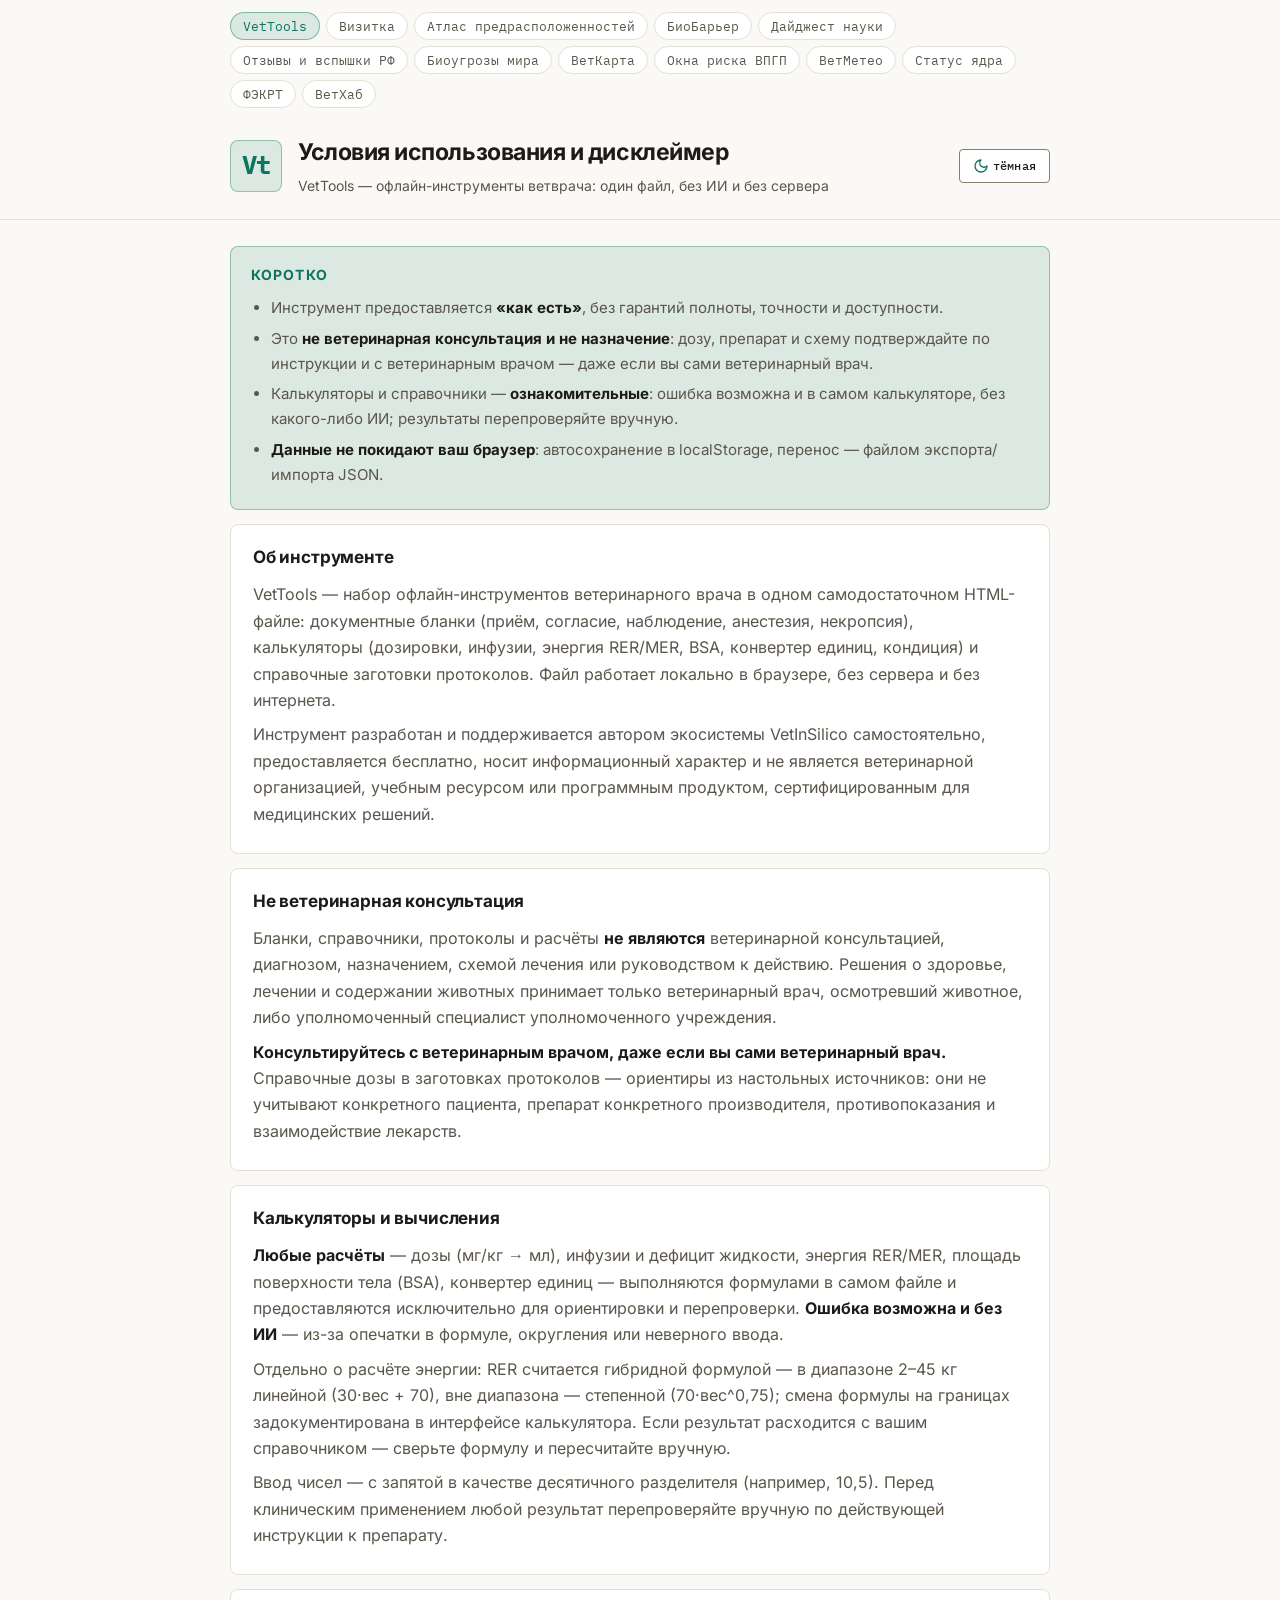
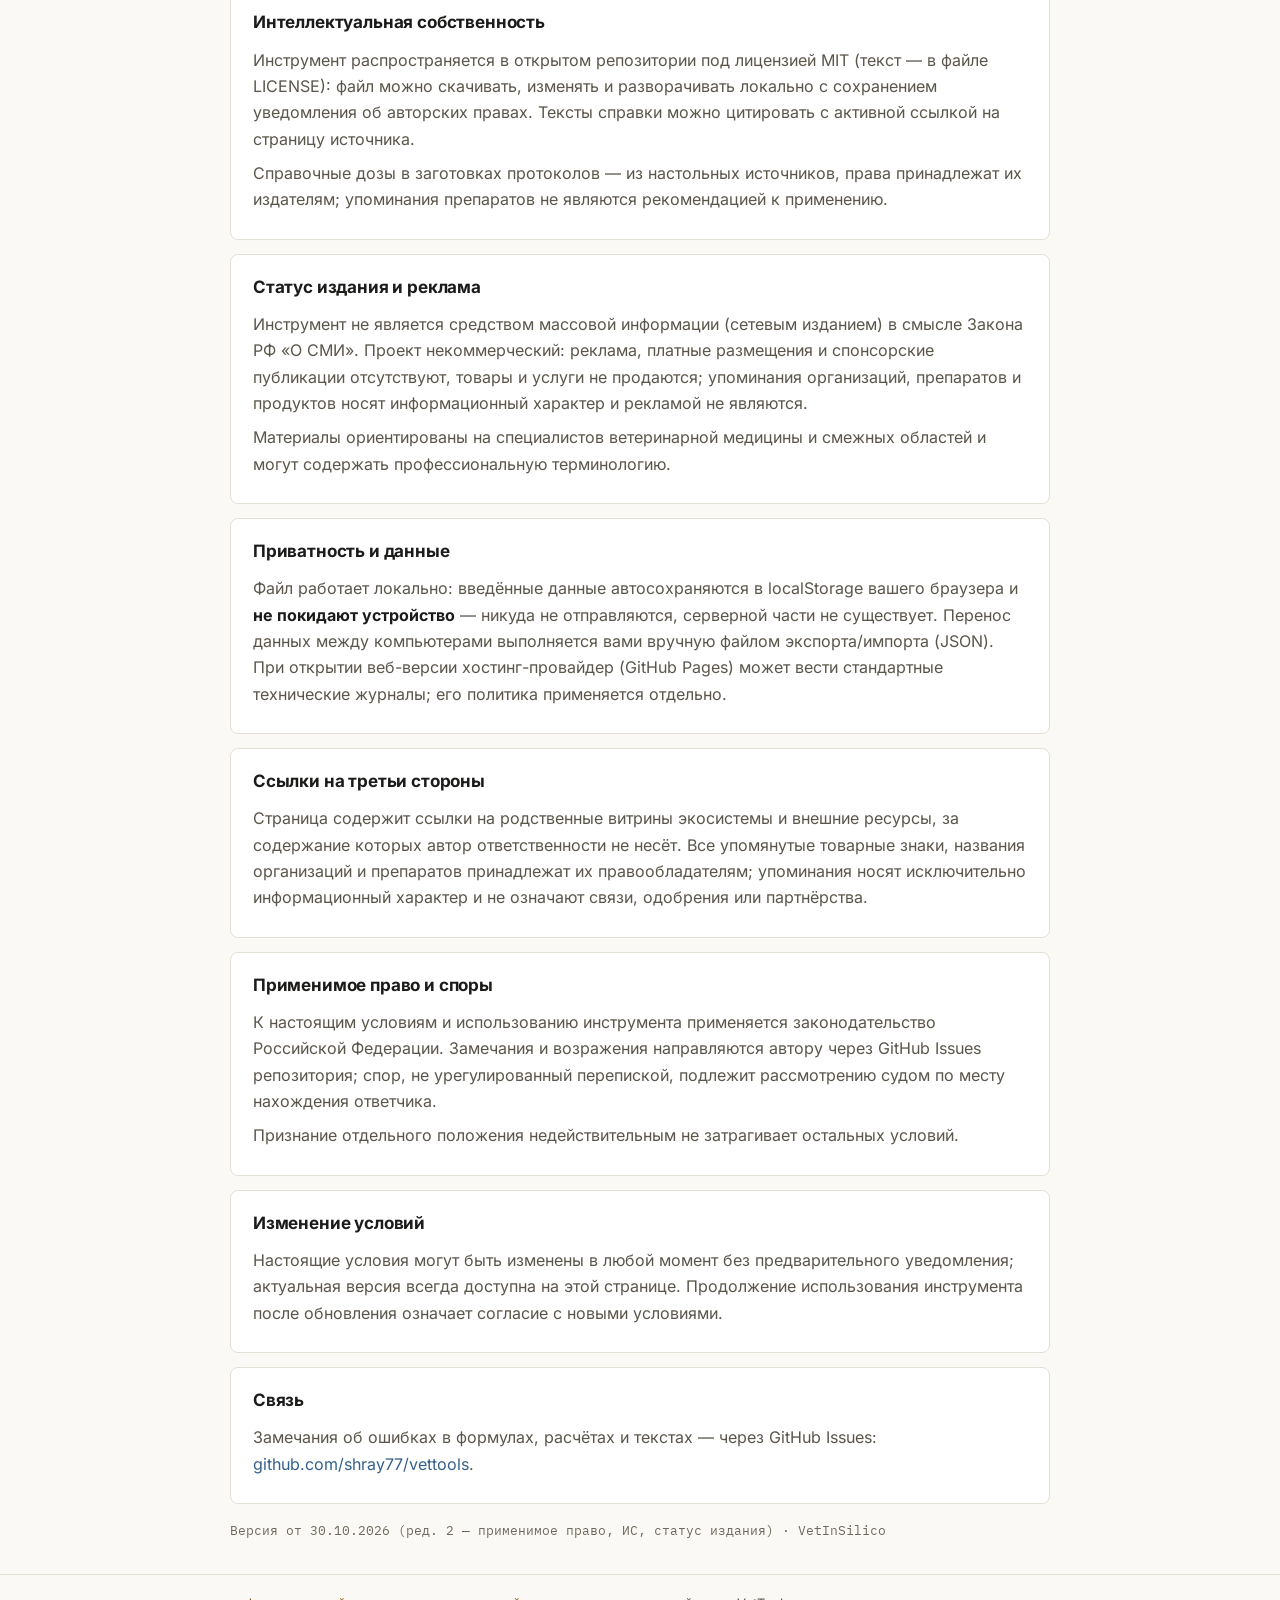
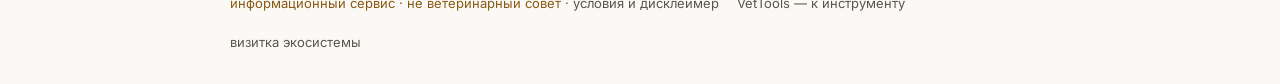
==== commit b4ef80c6: "хаб-волна: Атлас + БиоБарьер сразу после Визитки в хаб-навигации (index+terms) — обратные ссылки на " ====
--- a/terms.html
+++ b/terms.html
@@ -79,6 +79,8 @@
 <nav class="hub" aria-label="Экосистема">
   <a href="./index.html" class="on">VetTools</a>
   <a href="https://shray77.github.io/">Визитка</a>
+  <a href="https://shray77.github.io/vetpredis-site/">Атлас предрасположенностей</a>
+  <a href="https://shray77.github.io/biobarrier-site/">БиоБарьер</a>
   <a href="https://shray77.github.io/vetdigest-site/">Дайджест науки</a>
   <a href="https://shray77.github.io/vetrecall-site/">Отзывы и вспышки РФ</a>
   <a href="https://shray77.github.io/biothreat-site/">Биоугрозы мира</a>
--- a/vet-ds.css
+++ b/vet-ds.css
@@ -1,5 +1,5 @@
 /* ==========================================================================
-   vet-ds v2.5.0 «Научная периодика» — дизайн-система ветеринарной экосистемы
+   vet-ds v2.5.2 «Научная периодика» — дизайн-система ветеринарной экосистемы
    --------------------------------------------------------------------------
    v2.1:  редакционный слой — .ds-rule-double, .ds-dropcap, .ds-spark,
           .ds-overline--rule, .ds-masthead-meta, .ds-theme-toggle--labeled
@@ -108,6 +108,29 @@
            Flutter-слайды дизайн-токенов НЕ пушатся: rule ночи меняет
            golden-кадры ветэко (darkTextPlaceholder) — отдельная волна
            с регенерацией золотых.
+   v2.5.1: научный аудит SW-21 (01.11.2026) — математика WCAG подтверждена
+           посимвольно против первоисточника (62/67 заявленных контрастов
+           сошлись ≤0.05; якоря 21.0/4.5695/4.5422). Закрыта СЛЕПАЯ ЗОНА
+           contrast-гейта: rgb()/rgba()/hsl()/hsla() конвертируются в hex
+           и гейтятся тем же расчётом, полупрозрачные композитятся на
+           --ds-bg темы — синтетика аудита (muted rgba ≈2.5:1 на белом,
+           faint hsl 3.95:1) прежде уходила зелёной, теперь красная;
+           selftest гоняет её при каждом запуске. ΔE76-цитаты выправлены:
+           «0.5» → 12.6–48.8 по Viénot 1999 (нижняя граница 5.1);
+           HIG §3/§12 — честные числа (1.87/2.37 и 8.45–9.81, худшая
+           7.18). .ds-fn: 2.5.8 — через исключение Inline. Значения
+           токенов НЕ менялись — каскад витрин не затронут.
+   v2.5.2: две платформенные базы типографики (Task 224, голос владельца:
+           «под ПК шрифт читаем, вторую — под мобилы»). Мобильная — база
+           (прежние кегли, пальцевая дистанция чтения); десктопная —
+           подъём на >640px (блок 0a): монитор дальше от глаз, кегли
+           xs 11→12, s 12.5→13.5, m 14→15, l 17→18, xl 24→26. 2xl/hero —
+           уже clamp(), платформенно-нейтральны. Тач-исключения блока 30
+           (поля 16px на ≤640 против iOS-зума) не меняются. Flutter-порты
+           (ВетСпик/ВетЭко/ВетОС) — мобильные приложения: живут на
+           мобильной базе, их ds.dart не тронут. Значения ЦВЕТОВ не
+           менялись — срез тем бит-в-байт, в tokens.json/dart-срезе
+           меняется только версия.
    Один файл: токены + компоненты. Подключается витриной как копия
    (репо приватное — CDN недоступен) или git submodule.
 
@@ -150,8 +173,9 @@
      (блок 25a); витрина, пиннящая --ds-accent, обязана переопределить
      и фолбэк-литерал своей туши (комментарий блока «Витрина-характер»);
    - статус никогда не передаётся только оттенком: рядом с .ds-dot
-     обязан стоять глиф (✓ ✗ ⚠) или подпись — дейтеранопия сливает
-     red/amber/green в один оливовый (ΔE76 0.5 между ними);
+     обязан стоять глиф (✓ ✗ ⚠) или подпись — дейтеранопия сводит
+     red/amber/green к оливковому диапазону, различима почти только
+     светлота (ΔE76 по Viénot — 12.6–48.8; SW-21);
    - ядро требует box-sizing: border-box (reset витрины; само не ставит).
    ========================================================================== */
 
@@ -211,6 +235,12 @@
                   "Helvetica Neue", Arial, sans-serif;
   --ds-font-mono: "IBM Plex Mono", ui-monospace, "SF Mono", "Cascadia Mono",
                   Consolas, "Liberation Mono", monospace;
+
+  /* v2.5.2 — ДВЕ платформенные базы (Task 224): мобильная = база
+     (пальцевая дистанция чтения), десктопная — подъём на >640px
+     (монитор дальше от глаз — кегли крупнее ради читаемости, голос
+     владельца: «под ПК шрифт читаем»). 2xl/hero — clamp(), нейтральны.
+     Десктоп-значения подключаются блоком 0a сразу после :root. */
   --ds-text-xs:   11px;
   --ds-text-s:    12.5px;
   --ds-text-m:    14px;
@@ -218,6 +248,11 @@
   --ds-text-xl:   24px;
   --ds-text-2xl:  clamp(30px, 4.5vw, 40px);  /* заголовки-витрины, serif */
   --ds-text-hero: clamp(38px, 6vw, 64px);    /* h1 лендинга, serif */
+  --ds-text-xs-d:   12px;    /* десктопная база: те же роли, +1…+2px */
+  --ds-text-s-d:    13.5px;
+  --ds-text-m-d:    15px;
+  --ds-text-l-d:    18px;
+  --ds-text-xl-d:   26px;
 
   /* -- Спейсинг (базис 4px) -------------------------------------------------- */
   --ds-space-1: 4px;
@@ -242,6 +277,24 @@
 
   /* -- Фокус (a11y) ------------------------------------------------------------ */
   --ds-focus: 0 0 0 2px var(--ds-bg), 0 0 0 4px var(--ds-accent);
+}
+
+/* --------------------------------------------------------------------------
+   0a. Платформенная база типографики (v2.5.2, Task 224) — десктопная.
+   Мобильная живёт в :root (база); >640px — подъём кеглей: монитор
+   дальше от глаз, шрифт читаемее. Специфичность та же (:root),
+   блок позже — побеждает. Работает во всех темах: темы перекрашивают
+   цвета, кегли платформенные. Блок 30 (≤640px) своими пиксельными
+   исключениями остаётся сильнее в своих рамках.
+   -------------------------------------------------------------------------- */
+@media (min-width: 641px) {
+  :root {
+    --ds-text-xs: var(--ds-text-xs-d);
+    --ds-text-s:  var(--ds-text-s-d);
+    --ds-text-m:  var(--ds-text-m-d);
+    --ds-text-l:  var(--ds-text-l-d);
+    --ds-text-xl: var(--ds-text-xl-d);
+  }
 }
 
 /* --------------------------------------------------------------------------
@@ -776,8 +829,8 @@
 
 /* статусная точка. v2.5: +orange/+blue (симметрия API). ТОЧКА —
    единственный hue-only носитель статуса: закон ядра требует рядом
-   глиф (✓ ✗ ⚠) или подпись — дейтеранопия сливает red/amber/green
-   в один оливовый (ΔE76 0.5) */
+   глиф (✓ ✗ ⚠) или подпись — дейтеранопия сводит red/amber/green
+   к оливковому диапазону, различима почти только светлота (SW-21) */
 .ds-dot {
   width: 8px; height: 8px;
   border-radius: 50%;
@@ -1566,8 +1619,9 @@
    поповер в print скрыт принудительно (см. блок 20 + правило ниже). */
 .ds-fn[popovertarget] {
   appearance: none; background: none; border: none;
-  /* v2.5 (MINOR 11): тап-таргет маркера ~8px → ~16px (WCAG 2.5.8) —
-     негативный margin держит визуальное положение */
+  /* v2.5 (MINOR 11): тап-таргет маркера ~8px → ~16px (WCAG 2.5.8 —
+     проходит через исключение Inline: маркер живёт в строке текста,
+     SW-21) — негативный margin держит визуальное положение */
   padding: 4px; margin: -4px;
   cursor: pointer; touch-action: manipulation;
 }
